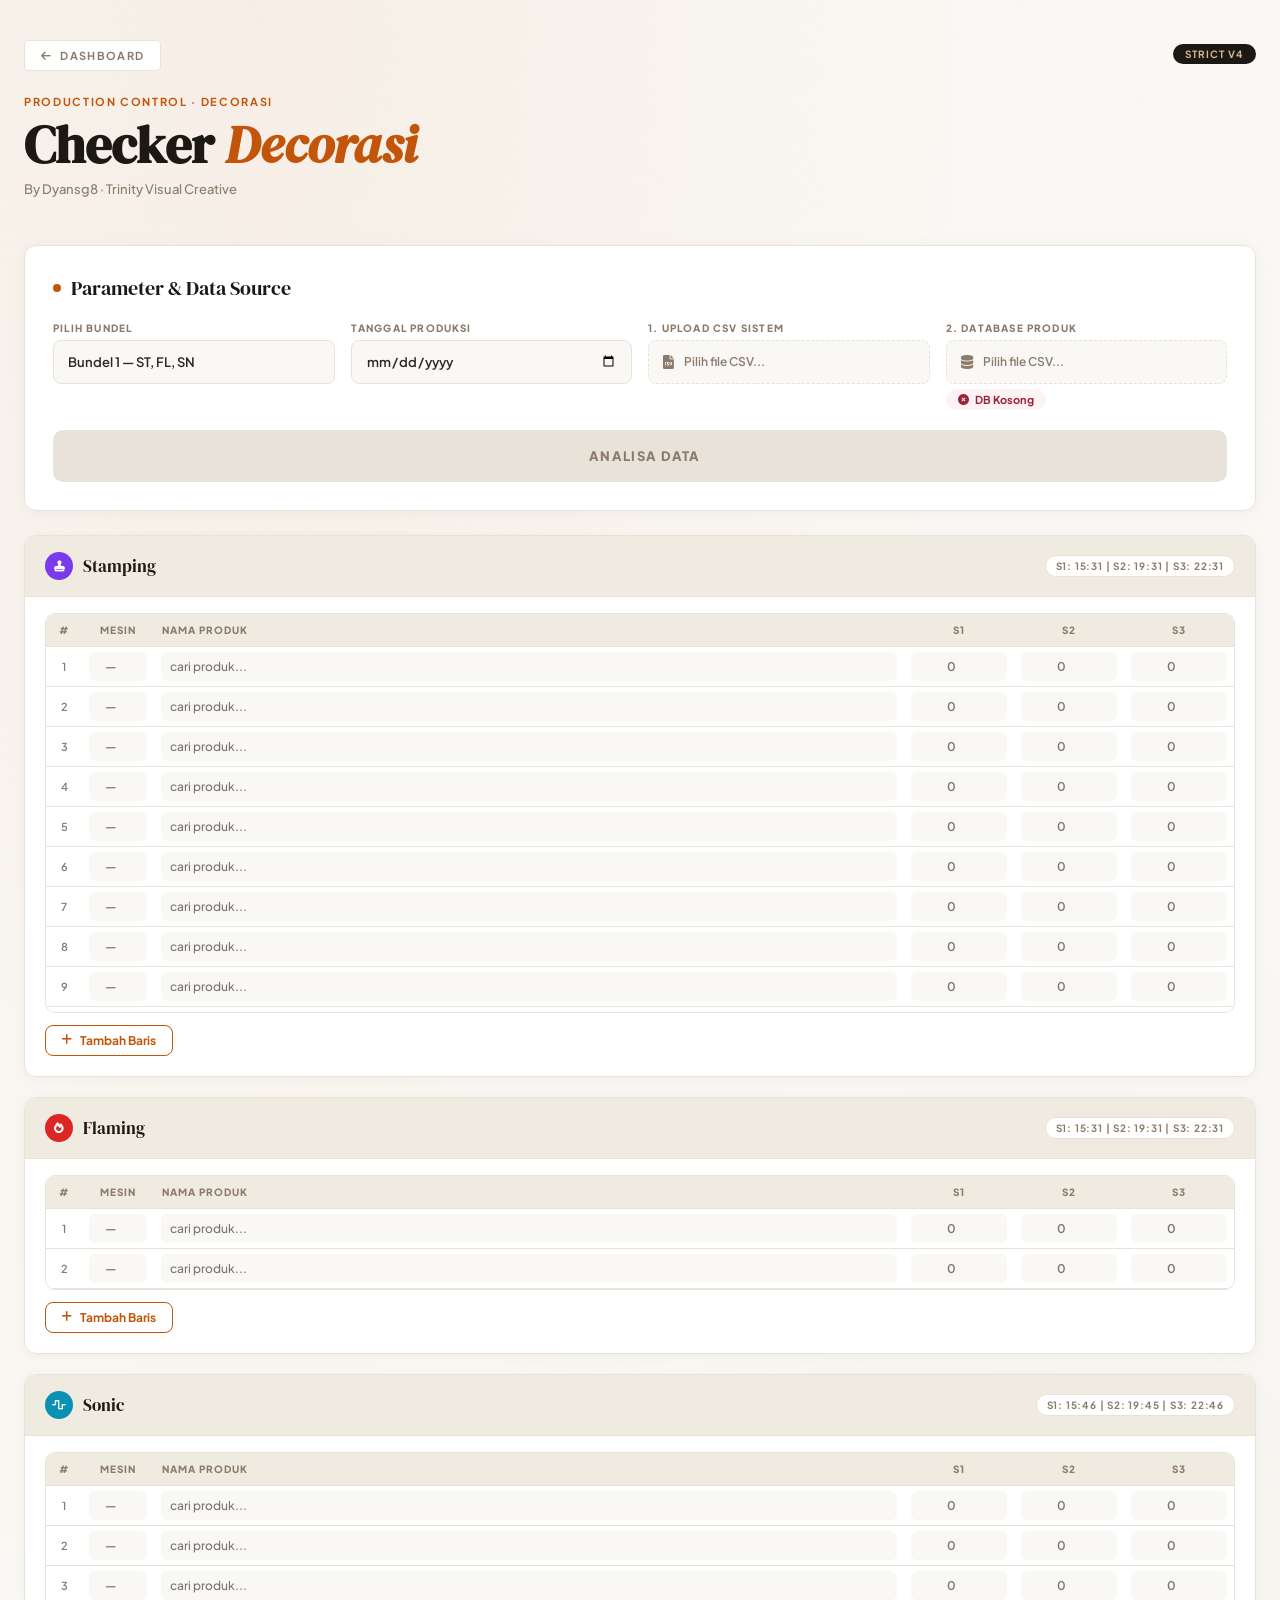
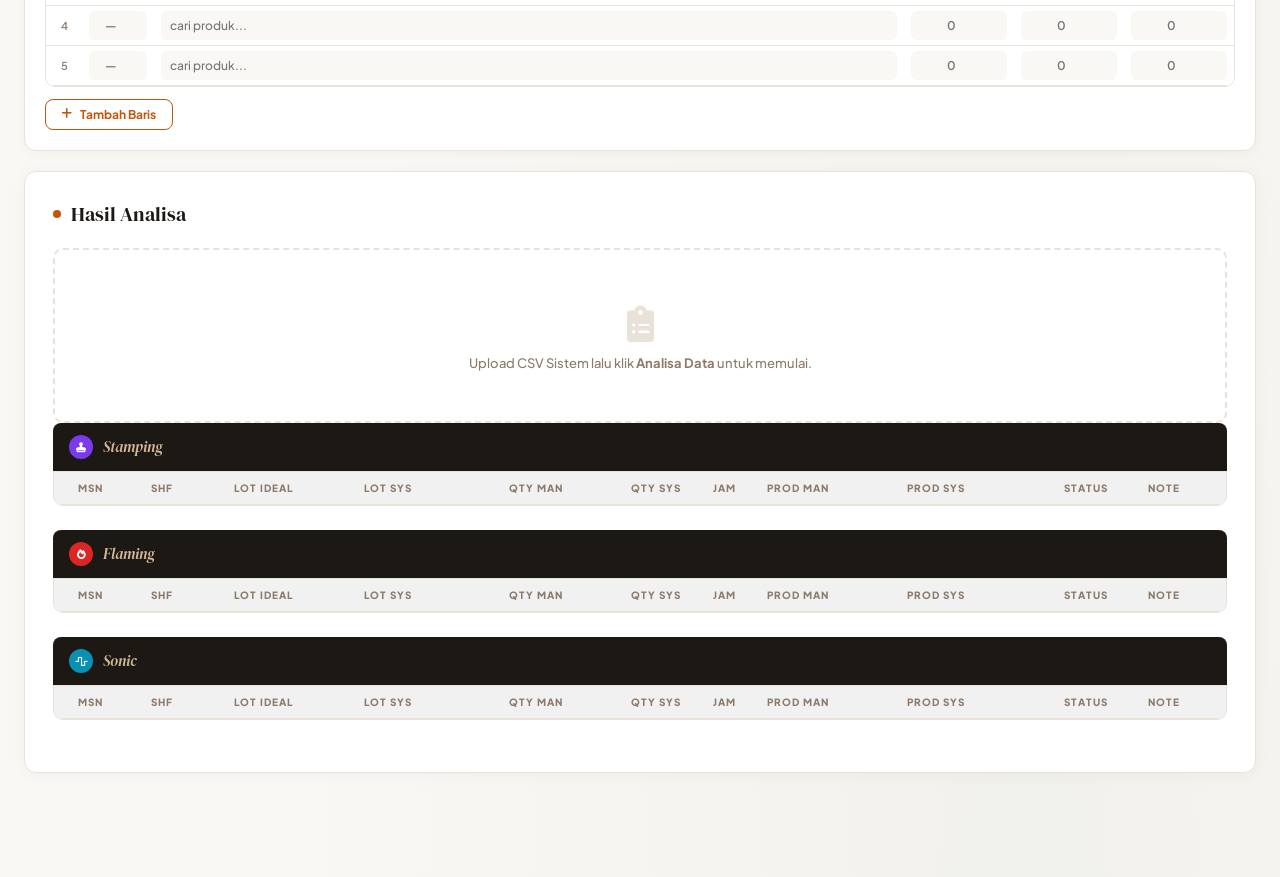
==== cekfinacdecorasi.html @ 5d31b280 "Add files via upload" ====
<!DOCTYPE html>
<html lang="id">
<head>
    <meta charset="UTF-8">
    <meta name="viewport" content="width=device-width, initial-scale=1.0">
    <title>Checker Decorasi — Trinity</title>
    <link rel="preconnect" href="https://fonts.googleapis.com">
    <link href="https://fonts.googleapis.com/css2?family=DM+Serif+Display:ital@0;1&family=Plus+Jakarta+Sans:wght@400;500;600;700;800&display=swap" rel="stylesheet">
    <link href="https://cdnjs.cloudflare.com/ajax/libs/font-awesome/6.0.0/css/all.min.css" rel="stylesheet">
    <style>
        :root {
            --cream: #FAF8F4;
            --parchment: #F0EBE1;
            --warm-gray: #E8E2D9;
            --stone: #8C7B6B;
            --charcoal: #1C1814;
            --ink: #2D2520;
            --amber: #C2550A;
            --amber-pale: #FEF3E2;
            --sage: #4A6741;
            --sage-light: #EEF4ED;
            --rose: #9B2335;
            --rose-light: #FDF2F4;
            --sand: #D4B896;
            --slate: #3B4E6B;
        }
        * { box-sizing: border-box; margin: 0; padding: 0; }

        body {
            background: var(--cream);
            font-family: 'Plus Jakarta Sans', sans-serif;
            color: var(--ink);
            min-height: 100vh;
            background-image:
                radial-gradient(ellipse at 20% 0%, rgba(194,85,10,0.06) 0%, transparent 50%),
                radial-gradient(ellipse at 80% 100%, rgba(74,103,65,0.05) 0%, transparent 50%);
        }
        body::before {
            content: '';
            position: fixed; inset: 0;
            background-image: url("data:image/svg+xml,%3Csvg viewBox='0 0 512 512' xmlns='http://www.w3.org/2000/svg'%3E%3Cfilter id='n'%3E%3CfeTurbulence type='fractalNoise' baseFrequency='0.75' numOctaves='4' stitchTiles='stitch'/%3E%3C/filter%3E%3Crect width='100%25' height='100%25' filter='url(%23n)' opacity='0.03'/%3E%3C/svg%3E");
            pointer-events: none; z-index: 0; opacity: 0.4;
        }

        .layout { position: relative; z-index: 1; max-width: 1280px; margin: 0 auto; padding: 40px 24px 80px; }

        /* HEADER */
        .site-header { display: flex; align-items: flex-start; justify-content: space-between; margin-bottom: 48px; gap: 20px; }
        .back-btn {
            display: inline-flex; align-items: center; gap: 8px;
            font-size: 11px; font-weight: 700; letter-spacing: 0.12em; text-transform: uppercase;
            color: var(--stone); text-decoration: none;
            border: 1.5px solid var(--warm-gray); padding: 8px 16px; border-radius: 4px;
            background: white; transition: all 0.2s; margin-bottom: 24px;
        }
        .back-btn:hover { border-color: var(--amber); color: var(--amber); }
        .app-eyebrow { font-size: 11px; font-weight: 700; letter-spacing: 0.15em; text-transform: uppercase; color: var(--amber); margin-bottom: 10px; }
        .app-title { font-family: 'DM Serif Display', serif; font-size: clamp(32px, 5vw, 52px); line-height: 1.05; color: var(--charcoal); margin-bottom: 8px; }
        .app-title em { font-style: italic; color: var(--amber); }
        .app-subtitle { font-size: 13px; color: var(--stone); font-weight: 500; }
        .version-badge { background: var(--charcoal); color: var(--sand); font-size: 10px; font-weight: 700; letter-spacing: 0.1em; padding: 4px 12px; border-radius: 100px; text-transform: uppercase; align-self: flex-start; margin-top: 4px; }

        /* CARDS */
        .card { background: white; border: 1.5px solid var(--warm-gray); border-radius: 12px; padding: 28px; margin-bottom: 24px; box-shadow: 0 2px 16px rgba(28,24,20,0.04); animation: fadeUp 0.4s ease both; }
        .card-title { font-family: 'DM Serif Display', serif; font-size: 20px; color: var(--charcoal); margin-bottom: 20px; display: flex; align-items: center; gap: 10px; }
        .card-title .dot { width: 8px; height: 8px; border-radius: 50%; background: var(--amber); flex-shrink: 0; }

        /* CONTROLS */
        .controls-grid { display: grid; grid-template-columns: repeat(auto-fit, minmax(200px, 1fr)); gap: 16px; margin-bottom: 20px; }
        .field-label { font-size: 10px; font-weight: 800; letter-spacing: 0.12em; text-transform: uppercase; color: var(--stone); margin-bottom: 6px; }
        .field-input {
            width: 100%; height: 44px; padding: 0 14px;
            border: 1.5px solid var(--warm-gray); border-radius: 8px;
            background: var(--cream); font-family: 'Plus Jakarta Sans', sans-serif;
            font-size: 13px; font-weight: 600; color: var(--ink); transition: all 0.2s; appearance: none;
        }
        .field-input:focus { outline: none; border-color: var(--amber); background: white; box-shadow: 0 0 0 3px rgba(194,85,10,0.1); }

        /* Bundle selector styling */
        select.field-input { cursor: pointer; }

        .file-wrap { position: relative; }
        .file-input { position: absolute; inset: 0; opacity: 0; cursor: pointer; width: 100%; height: 100%; }
        .file-btn {
            display: flex; align-items: center; gap: 10px; height: 44px; padding: 0 14px;
            border: 1.5px dashed var(--warm-gray); border-radius: 8px; background: var(--cream);
            font-size: 12px; font-weight: 600; color: var(--stone); cursor: pointer; transition: all 0.2s; overflow: hidden;
        }
        .file-btn:hover { border-color: var(--amber); color: var(--amber); background: var(--amber-pale); }
        .file-name { font-size: 11px; color: var(--sage); font-weight: 700; margin-top: 5px; }
        .db-badge { display: inline-flex; align-items: center; gap: 6px; font-size: 11px; font-weight: 700; padding: 4px 12px; border-radius: 100px; margin-top: 5px; }
        .db-badge.empty { background: var(--rose-light); color: var(--rose); }
        .db-badge.ready { background: var(--sage-light); color: var(--sage); }

        /* CTA */
        .cta-btn {
            width: 100%; height: 52px; background: var(--charcoal); color: var(--sand);
            font-family: 'Plus Jakarta Sans', sans-serif; font-weight: 800; font-size: 13px;
            letter-spacing: 0.1em; text-transform: uppercase; border: none; border-radius: 10px;
            cursor: pointer; transition: all 0.25s; display: flex; align-items: center; justify-content: center; gap: 10px;
        }
        .cta-btn:hover:not(:disabled) { background: var(--amber); color: white; transform: translateY(-1px); box-shadow: 0 8px 24px rgba(194,85,10,0.3); }
        .cta-btn:disabled { background: var(--warm-gray); color: var(--stone); cursor: not-allowed; }

        /* WC SECTION CARDS */
        .wc-card { background: white; border: 1.5px solid var(--warm-gray); border-radius: 12px; margin-bottom: 20px; overflow: hidden; box-shadow: 0 2px 12px rgba(28,24,20,0.04); }
        .wc-header {
            display: flex; align-items: center; justify-content: space-between;
            padding: 16px 20px; background: var(--parchment); border-bottom: 1.5px solid var(--warm-gray);
        }
        .wc-title { font-family: 'DM Serif Display', serif; font-size: 17px; color: var(--charcoal); display: flex; align-items: center; gap: 10px; }
        .wc-icon { width: 28px; height: 28px; border-radius: 50%; background: var(--amber); color: white; display: flex; align-items: center; justify-content: center; font-size: 11px; }
        .shift-info { font-size: 10px; font-weight: 700; letter-spacing: 0.08em; color: var(--stone); background: white; border: 1.5px solid var(--warm-gray); padding: 4px 10px; border-radius: 100px; }
        .wc-body { padding: 16px 20px 20px; }

        /* TABLES */
        .table-scroll { overflow: auto; max-height: 400px; border: 1.5px solid var(--warm-gray); border-radius: 10px; }
        table { width: 100%; border-collapse: collapse; }
        thead th {
            background: var(--parchment); font-size: 10px; font-weight: 800; letter-spacing: 0.1em;
            text-transform: uppercase; color: var(--stone); padding: 10px 8px;
            border-bottom: 1.5px solid var(--warm-gray); position: sticky; top: 0; z-index: 10; text-align: center;
        }
        thead th.left { text-align: left; }
        tbody tr { transition: background 0.15s; }
        tbody td { padding: 5px 7px; border-bottom: 1px solid var(--warm-gray); background: white; }

        td input[type="number"], td input[type="text"] {
            width: 100%; padding: 6px 8px;
            background: var(--cream); border: 1.5px solid transparent; border-radius: 6px;
            font-family: 'Plus Jakarta Sans', sans-serif; font-size: 12px; font-weight: 600;
            color: var(--ink); text-align: center; transition: all 0.2s;
        }
        td input[type="text"] { text-align: left; font-weight: 500; }
        td input:focus { outline: none; border-color: var(--amber); background: white; box-shadow: 0 0 0 3px rgba(194,85,10,0.1); }
        .row-num { font-size: 11px; color: var(--stone); text-align: center; font-weight: 600; }

        .add-row-btn {
            margin-top: 12px; display: inline-flex; align-items: center; gap: 8px;
            font-size: 12px; font-weight: 700; color: var(--amber); border: 1.5px solid var(--amber);
            background: transparent; padding: 7px 16px; border-radius: 8px; cursor: pointer;
            transition: all 0.2s; font-family: 'Plus Jakarta Sans', sans-serif;
        }
        .add-row-btn:hover { background: var(--amber); color: white; }

        /* RESULT SECTION */
        .result-empty { padding: 50px 20px; text-align: center; color: var(--stone); border: 2px dashed var(--warm-gray); border-radius: 10px; }
        .result-empty .big-icon { font-size: 36px; color: var(--warm-gray); margin-bottom: 10px; }
        .result-empty p { font-size: 13px; font-weight: 500; }

        .result-wc-header {
            display: flex; align-items: center; gap: 10px; padding: 12px 16px;
            background: var(--charcoal); border-radius: 8px 8px 0 0;
        }
        .result-wc-title { font-family: 'DM Serif Display', serif; font-style: italic; font-size: 15px; color: var(--sand); }

        .result-table-wrap { overflow: auto; max-height: 500px; border: 1.5px solid var(--warm-gray); border-radius: 0 0 10px 10px; margin-bottom: 24px; }
        .result-table-wrap thead th { background: rgba(28,24,20,0.06); color: var(--stone); font-size: 10px; }

        /* Row colors */
        tr.row-green { background: #F0FAF0; }
        tr.row-red   { background: #FEF4F4; }
        tr.row-yellow{ background: #FFFBF0; }

        /* Badges */
        .badge { display: inline-flex; align-items: center; justify-content: center; gap: 4px; padding: 4px 10px; border-radius: 100px; font-size: 10px; font-weight: 800; letter-spacing: 0.07em; white-space: nowrap; }
        .badge-match   { background: #D1FAE5; color: #065F46; }
        .badge-warning { background: #FEF3C7; color: #92400E; }
        .badge-error   { background: #FEE2E2; color: #991B1B; }

        .lot-mono { font-family: 'DM Serif Display', serif; font-style: italic; font-size: 11px; color: var(--slate); }
        .qty-cell { font-weight: 700; text-align: right; }
        .time-cell { font-size: 11px; color: var(--stone); text-align: center; }
        .note-cell { font-size: 11px; color: var(--stone); font-style: italic; }

        /* Bundle tabs */
        .bundle-tabs { display: flex; gap: 8px; margin-bottom: 24px; }
        .bundle-tab {
            flex: 1; padding: 10px 16px; border: 1.5px solid var(--warm-gray); border-radius: 8px;
            background: white; font-family: 'Plus Jakarta Sans', sans-serif; font-size: 12px; font-weight: 700;
            color: var(--stone); cursor: pointer; transition: all 0.2s; text-align: center;
        }
        .bundle-tab.active { background: var(--charcoal); color: var(--sand); border-color: var(--charcoal); }
        .bundle-tab:not(.active):hover { border-color: var(--amber); color: var(--amber); }

        /* WC color accents per type */
        .wc-stamping  .wc-icon { background: #7C3AED; }
        .wc-flaming   .wc-icon { background: #DC2626; }
        .wc-sonic     .wc-icon { background: #0891B2; }
        .wc-assembling .wc-icon { background: #059669; }
        .wc-pinning   .wc-icon { background: #D97706; }
        .wc-printing  .wc-icon { background: #DB2777; }

        /* SUGGESTION */
        #suggestionBox { border: 1.5px solid var(--warm-gray); border-radius: 10px; box-shadow: 0 20px 60px rgba(28,24,20,0.15); overflow: hidden; }
        #suggestionBox li { padding: 10px 16px; font-size: 12px; font-weight: 500; color: var(--ink); cursor: pointer; border-bottom: 1px solid var(--warm-gray); transition: all 0.15s; list-style: none; }
        #suggestionBox li:hover { background: var(--amber); color: white; }
        #suggestionBox::-webkit-scrollbar { width: 6px; }
        #suggestionBox::-webkit-scrollbar-track { background: var(--cream); }
        #suggestionBox::-webkit-scrollbar-thumb { background: var(--warm-gray); border-radius: 4px; }

        .hidden { display: none !important; }

        @keyframes fadeUp { from { opacity: 0; transform: translateY(16px); } to { opacity: 1; transform: translateY(0); } }
        .wc-card { animation: fadeUp 0.35s ease both; }
    </style>
</head>
<body>
<div class="layout">

    <!-- HEADER -->
    <header class="site-header">
        <div>
            <a href="index.html" class="back-btn"><i class="fas fa-arrow-left"></i> Dashboard</a>
            <p class="app-eyebrow">Production Control · Decorasi</p>
            <h1 class="app-title">Checker <em>Decorasi</em></h1>
            <p class="app-subtitle">By Dyansg8 · Trinity Visual Creative</p>
        </div>
        <div class="version-badge">Strict V4</div>
    </header>

    <!-- PANEL UPLOAD -->
    <div class="card">
        <div class="card-title"><span class="dot"></span> Parameter & Data Source</div>

        <div class="controls-grid">
            <div>
                <p class="field-label">Pilih Bundel</p>
                <select id="bundleSelect" class="field-input">
                    <option value="bundle1">Bundel 1 — ST, FL, SN</option>
                    <option value="bundle2">Bundel 2 — AS, PN, PR</option>
                </select>
                <div id="bundleInfo" class="hidden" style="font-size:11px;color:var(--amber);font-weight:700;margin-top:5px;"></div>
            </div>

            <div>
                <p class="field-label">Tanggal Produksi</p>
                <input type="date" id="tgl" class="field-input">
            </div>

            <div>
                <p class="field-label">1. Upload CSV Sistem</p>
                <div class="file-wrap">
                    <div class="file-btn"><i class="fas fa-file-csv" style="font-size:14px;flex-shrink:0"></i><span id="csvBtnText">Pilih file CSV...</span></div>
                    <input type="file" id="csv" accept=".csv" class="file-input">
                </div>
                <div class="file-name" id="csvName"></div>
            </div>

            <div>
                <p class="field-label">2. Database Produk</p>
                <div class="file-wrap">
                    <div class="file-btn"><i class="fas fa-database" style="font-size:14px;flex-shrink:0"></i><span id="prodBtnText">Pilih file CSV...</span></div>
                    <input type="file" id="prodCsv" accept=".csv" class="file-input">
                </div>
                <div id="dbStatus" class="db-badge empty"><i class="fas fa-circle-xmark"></i> DB Kosong</div>
            </div>
        </div>

        <button id="btnCheck" disabled class="cta-btn">
            <i class="fas fa-magnifying-glass-chart"></i> Analisa Data
        </button>
    </div>

    <!-- MANUAL INPUT CONTAINER -->
    <div id="manualContainer">
        <!-- WC blocks injected here -->
        <div id="manualBlock_stamping" class="wc-card wc-stamping hidden">
            <div class="wc-header">
                <div class="wc-title"><div class="wc-icon"><i class="fas fa-stamp"></i></div> Stamping</div>
                <span id="shiftInfo_stamping" class="shift-info"></span>
            </div>
            <div class="wc-body">
                <div class="table-scroll table-scroll-area" id="scroll_stamping">
                    <table><thead><tr><th style="width:36px">#</th><th style="width:72px">Mesin</th><th class="left">Nama Produk</th><th style="width:110px">S1</th><th style="width:110px">S2</th><th style="width:110px">S3</th></tr></thead>
                    <tbody id="manualBody_stamping"></tbody></table>
                </div>
                <button id="btnAddRow_stamping" class="add-row-btn"><i class="fas fa-plus"></i> Tambah Baris</button>
            </div>
        </div>

        <div id="manualBlock_flaming" class="wc-card wc-flaming hidden">
            <div class="wc-header">
                <div class="wc-title"><div class="wc-icon"><i class="fas fa-fire"></i></div> Flaming</div>
                <span id="shiftInfo_flaming" class="shift-info"></span>
            </div>
            <div class="wc-body">
                <div class="table-scroll table-scroll-area" id="scroll_flaming">
                    <table><thead><tr><th style="width:36px">#</th><th style="width:72px">Mesin</th><th class="left">Nama Produk</th><th style="width:110px">S1</th><th style="width:110px">S2</th><th style="width:110px">S3</th></tr></thead>
                    <tbody id="manualBody_flaming"></tbody></table>
                </div>
                <button id="btnAddRow_flaming" class="add-row-btn"><i class="fas fa-plus"></i> Tambah Baris</button>
            </div>
        </div>

        <div id="manualBlock_sonic" class="wc-card wc-sonic hidden">
            <div class="wc-header">
                <div class="wc-title"><div class="wc-icon"><i class="fas fa-wave-square"></i></div> Sonic</div>
                <span id="shiftInfo_sonic" class="shift-info"></span>
            </div>
            <div class="wc-body">
                <div class="table-scroll table-scroll-area" id="scroll_sonic">
                    <table><thead><tr><th style="width:36px">#</th><th style="width:72px">Mesin</th><th class="left">Nama Produk</th><th style="width:110px">S1</th><th style="width:110px">S2</th><th style="width:110px">S3</th></tr></thead>
                    <tbody id="manualBody_sonic"></tbody></table>
                </div>
                <button id="btnAddRow_sonic" class="add-row-btn"><i class="fas fa-plus"></i> Tambah Baris</button>
            </div>
        </div>

        <div id="manualBlock_assembling" class="wc-card wc-assembling hidden">
            <div class="wc-header">
                <div class="wc-title"><div class="wc-icon"><i class="fas fa-cogs"></i></div> Assembling</div>
                <span id="shiftInfo_assembling" class="shift-info"></span>
            </div>
            <div class="wc-body">
                <div class="table-scroll table-scroll-area" id="scroll_assembling">
                    <table><thead><tr><th style="width:36px">#</th><th style="width:72px">Mesin</th><th class="left">Nama Produk</th><th style="width:110px">S1</th><th style="width:110px">S2</th><th style="width:110px">S3</th></tr></thead>
                    <tbody id="manualBody_assembling"></tbody></table>
                </div>
                <button id="btnAddRow_assembling" class="add-row-btn"><i class="fas fa-plus"></i> Tambah Baris</button>
            </div>
        </div>

        <div id="manualBlock_pinning" class="wc-card wc-pinning hidden">
            <div class="wc-header">
                <div class="wc-title"><div class="wc-icon"><i class="fas fa-thumbtack"></i></div> Pinning</div>
                <span id="shiftInfo_pinning" class="shift-info"></span>
            </div>
            <div class="wc-body">
                <div class="table-scroll table-scroll-area" id="scroll_pinning">
                    <table><thead><tr><th style="width:36px">#</th><th style="width:72px">Mesin</th><th class="left">Nama Produk</th><th style="width:110px">S1</th><th style="width:110px">S2</th><th style="width:110px">S3</th></tr></thead>
                    <tbody id="manualBody_pinning"></tbody></table>
                </div>
                <button id="btnAddRow_pinning" class="add-row-btn"><i class="fas fa-plus"></i> Tambah Baris</button>
            </div>
        </div>

        <div id="manualBlock_printing" class="wc-card wc-printing hidden">
            <div class="wc-header">
                <div class="wc-title"><div class="wc-icon"><i class="fas fa-print"></i></div> Printing</div>
                <span id="shiftInfo_printing" class="shift-info"></span>
            </div>
            <div class="wc-body">
                <div class="table-scroll table-scroll-area" id="scroll_printing">
                    <table><thead><tr><th style="width:36px">#</th><th style="width:72px">Mesin</th><th class="left">Nama Produk</th><th style="width:110px">S1</th><th style="width:110px">S2</th><th style="width:110px">S3</th></tr></thead>
                    <tbody id="manualBody_printing"></tbody></table>
                </div>
                <button id="btnAddRow_printing" class="add-row-btn"><i class="fas fa-plus"></i> Tambah Baris</button>
            </div>
        </div>
    </div>

    <!-- HASIL -->
    <div class="card" id="resultSection">
        <div class="card-title"><span class="dot"></span> Hasil Analisa</div>

        <div id="resultHint" class="result-empty">
            <div class="big-icon"><i class="fas fa-clipboard-list"></i></div>
            <p>Upload CSV Sistem lalu klik <strong>Analisa Data</strong> untuk memulai.</p>
        </div>

        <!-- Result blocks per WC -->
        <div id="resultBlock_stamping" class="hidden">
            <div class="result-wc-header"><div class="wc-icon" style="background:#7C3AED;width:24px;height:24px;border-radius:50%;display:flex;align-items:center;justify-content:center;font-size:10px;color:white"><i class="fas fa-stamp"></i></div><span class="result-wc-title">Stamping</span></div>
            <div class="result-table-wrap"><table><thead><tr><th>Msn</th><th>Shf</th><th>LOT Ideal</th><th>LOT Sys</th><th style="text-align:right">Qty Man</th><th style="text-align:right">Qty Sys</th><th>Jam</th><th class="left">Prod Man</th><th class="left">Prod Sys</th><th>Status</th><th class="left">Note</th></tr></thead><tbody id="resultBody_stamping"></tbody></table></div>
        </div>

        <div id="resultBlock_flaming" class="hidden" style="margin-top:20px">
            <div class="result-wc-header"><div class="wc-icon" style="background:#DC2626;width:24px;height:24px;border-radius:50%;display:flex;align-items:center;justify-content:center;font-size:10px;color:white"><i class="fas fa-fire"></i></div><span class="result-wc-title">Flaming</span></div>
            <div class="result-table-wrap"><table><thead><tr><th>Msn</th><th>Shf</th><th>LOT Ideal</th><th>LOT Sys</th><th style="text-align:right">Qty Man</th><th style="text-align:right">Qty Sys</th><th>Jam</th><th class="left">Prod Man</th><th class="left">Prod Sys</th><th>Status</th><th class="left">Note</th></tr></thead><tbody id="resultBody_flaming"></tbody></table></div>
        </div>

        <div id="resultBlock_sonic" class="hidden" style="margin-top:20px">
            <div class="result-wc-header"><div class="wc-icon" style="background:#0891B2;width:24px;height:24px;border-radius:50%;display:flex;align-items:center;justify-content:center;font-size:10px;color:white"><i class="fas fa-wave-square"></i></div><span class="result-wc-title">Sonic</span></div>
            <div class="result-table-wrap"><table><thead><tr><th>Msn</th><th>Shf</th><th>LOT Ideal</th><th>LOT Sys</th><th style="text-align:right">Qty Man</th><th style="text-align:right">Qty Sys</th><th>Jam</th><th class="left">Prod Man</th><th class="left">Prod Sys</th><th>Status</th><th class="left">Note</th></tr></thead><tbody id="resultBody_sonic"></tbody></table></div>
        </div>

        <div id="resultBlock_assembling" class="hidden" style="margin-top:20px">
            <div class="result-wc-header"><div class="wc-icon" style="background:#059669;width:24px;height:24px;border-radius:50%;display:flex;align-items:center;justify-content:center;font-size:10px;color:white"><i class="fas fa-cogs"></i></div><span class="result-wc-title">Assembling</span></div>
            <div class="result-table-wrap"><table><thead><tr><th>Msn</th><th>Shf</th><th>LOT Ideal</th><th>LOT Sys</th><th style="text-align:right">Qty Man</th><th style="text-align:right">Qty Sys</th><th>Jam</th><th class="left">Prod Man</th><th class="left">Prod Sys</th><th>Status</th><th class="left">Note</th></tr></thead><tbody id="resultBody_assembling"></tbody></table></div>
        </div>

        <div id="resultBlock_pinning" class="hidden" style="margin-top:20px">
            <div class="result-wc-header"><div class="wc-icon" style="background:#D97706;width:24px;height:24px;border-radius:50%;display:flex;align-items:center;justify-content:center;font-size:10px;color:white"><i class="fas fa-thumbtack"></i></div><span class="result-wc-title">Pinning</span></div>
            <div class="result-table-wrap"><table><thead><tr><th>Msn</th><th>Shf</th><th>LOT Ideal</th><th>LOT Sys</th><th style="text-align:right">Qty Man</th><th style="text-align:right">Qty Sys</th><th>Jam</th><th class="left">Prod Man</th><th class="left">Prod Sys</th><th>Status</th><th class="left">Note</th></tr></thead><tbody id="resultBody_pinning"></tbody></table></div>
        </div>

        <div id="resultBlock_printing" class="hidden" style="margin-top:20px">
            <div class="result-wc-header"><div class="wc-icon" style="background:#DB2777;width:24px;height:24px;border-radius:50%;display:flex;align-items:center;justify-content:center;font-size:10px;color:white"><i class="fas fa-print"></i></div><span class="result-wc-title">Printing</span></div>
            <div class="result-table-wrap"><table><thead><tr><th>Msn</th><th>Shf</th><th>LOT Ideal</th><th>LOT Sys</th><th style="text-align:right">Qty Man</th><th style="text-align:right">Qty Sys</th><th>Jam</th><th class="left">Prod Man</th><th class="left">Prod Sys</th><th>Status</th><th class="left">Note</th></tr></thead><tbody id="resultBody_printing"></tbody></table></div>
        </div>
    </div>

</div>

<!-- SUGGESTION BOX -->
<ul id="suggestionBox" class="hidden" style="position:fixed;z-index:9999;background:white;max-height:240px;overflow-y:auto;min-width:280px;"></ul>

<script>
    // ═══════════════════════════════════════════════════════
    // CONFIG (UNCHANGED)
    // ═══════════════════════════════════════════════════════
    const WC_CONFIG = {
        stamping:  { label:"Stamping",   prefix:"ST", machines:15, shifts:[{start:"15:31",end:"15:45"},{start:"19:31",end:"19:45"},{start:"22:31",end:"22:45"}] },
        flaming:   { label:"Flaming",    prefix:"FL", machines:2,  shifts:[{start:"15:31",end:"15:45"},{start:"19:31",end:"19:45"},{start:"22:31",end:"22:45"}] },
        sonic:     { label:"Sonic",      prefix:"SN", machines:5,  shifts:[{start:"15:46",end:"16:00"},{start:"19:45",end:"20:00"},{start:"22:46",end:"23:00"}] },
        assembling:{ label:"Assembling", prefix:"AS", machines:12, shifts:[{start:"15:46",end:"16:00"},{start:"19:45",end:"20:00"},{start:"22:46",end:"23:00"}] },
        pinning:   { label:"Pinning",    prefix:"PN", machines:5,  shifts:[{start:"15:46",end:"16:00"},{start:"19:45",end:"20:00"},{start:"22:46",end:"23:00"}] },
        printing:  { label:"Printing",   prefix:"PR", machines:12, shifts:[{start:"15:31",end:"15:45"},{start:"19:31",end:"19:45"},{start:"22:31",end:"22:45"}] }
    };
    const BUNDLES = {
        bundle1: { label:"Bundel 1 — Stamping, Flaming, Sonic",      wcs:["stamping","flaming","sonic"] },
        bundle2: { label:"Bundel 2 — Assembling, Pinning, Printing",  wcs:["assembling","pinning","printing"] }
    };
    const STORAGE_KEYS = { bundle1:"db_produk_bundle1_v1", bundle2:"db_produk_bundle2_v1" };
    const PREFIX_MAP   = { ST:"stamping", FL:"flaming", SN:"sonic", AS:"assembling", PN:"pinning", PR:"printing" };

    // ═══════════════════════════════════════════════════════
    // HELPERS
    // ═══════════════════════════════════════════════════════
    function pad2(n){ return (parseInt(n,10)<10?"0":"")+parseInt(n,10); }
    function normName(str){ return (str||"").toLowerCase().replace(/\s+/g," ").trim(); }
    function timeToMinutes(t){ const [h,m]=t.split(":").map(x=>parseInt(x,10)); if(isNaN(h)||isNaN(m)) return null; return h*60+m; }
    function extractTimeStr(dateStr){ if(!dateStr) return ""; const parts=dateStr.trim().split(" "); if(parts.length>=2) return parts[1].slice(0,5); if(dateStr.length>=5) return dateStr.slice(0,5); return ""; }
    function detectShift(timeStr,wcKey){ if(!timeStr) return null; const cfg=WC_CONFIG[wcKey]; if(!cfg) return null; const total=timeToMinutes(timeStr); if(total==null) return null; for(let i=0;i<cfg.shifts.length;i++){ const s=cfg.shifts[i]; if(total>=timeToMinutes(s.start)&&total<=timeToMinutes(s.end)) return i+1; } return null; }
    function getShiftFromLot(lotStr){ if(!lotStr) return null; const s=String(lotStr).trim(); const n=parseInt(s[s.length-1],10); return (n>=1&&n<=3)?n:null; }
    function generateLot(machine,dateIso,shift,wcKey){ const cfg=WC_CONFIG[wcKey]; if(!cfg||!dateIso) return ""; const [yy,mm,dd]=dateIso.split("-"); return cfg.prefix+pad2(machine)+dd+mm+yy.slice(-2)+String(shift); }
    function parseCSV(text){ const lines=text.split(/\r?\n/).filter(l=>l.trim()!==""); if(!lines.length) return []; const sep=(lines[0].split(";").length>lines[0].split(",").length)?";":","; return lines.map(line=>line.split(sep).map(c=>c.trim())); }
    function extractMachineNumber(str){ const m=String(str).match(/\d+/); return m?parseInt(m[0],10):null; }

    // ═══════════════════════════════════════════════════════
    // DOM REFS
    // ═══════════════════════════════════════════════════════
    const bundleSelect = document.getElementById("bundleSelect");
    const bundleInfo   = document.getElementById("bundleInfo");
    const tglInput     = document.getElementById("tgl");
    const csvInput     = document.getElementById("csv");
    const csvName      = document.getElementById("csvName");
    const prodInput    = document.getElementById("prodCsv");
    const dbStatus     = document.getElementById("dbStatus");
    const btnCheck     = document.getElementById("btnCheck");
    const resultHint   = document.getElementById("resultHint");
    const suggestionBox= document.getElementById("suggestionBox");

    const wcKeys = ["stamping","flaming","sonic","assembling","pinning","printing"];
    const manualBodies={}, manualBlocks={}, resultBodies={}, resultBlocks={}, shiftInfos={}, addButtons={};
    wcKeys.forEach(k=>{
        manualBodies[k]  = document.getElementById("manualBody_"+k);
        manualBlocks[k]  = document.getElementById("manualBlock_"+k);
        resultBodies[k]  = document.getElementById("resultBody_"+k);
        resultBlocks[k]  = document.getElementById("resultBlock_"+k);
        shiftInfos[k]    = document.getElementById("shiftInfo_"+k);
        addButtons[k]    = document.getElementById("btnAddRow_"+k);
    });

    let rowCounter={}, csvLoaded=false, systemMap={}, systemShiftMap={};
    let activeInput=null, productDatabase=[];

    // File label updates
    document.getElementById("csv").addEventListener("change", e=>{
        const f=e.target.files[0];
        document.getElementById("csvBtnText").textContent = f?f.name:"Pilih file CSV...";
    });
    document.getElementById("prodCsv").addEventListener("change", e=>{
        const f=e.target.files[0];
        document.getElementById("prodBtnText").textContent = f?f.name:"Pilih file CSV...";
    });

    // ═══════════════════════════════════════════════════════
    // UI HELPERS
    // ═══════════════════════════════════════════════════════
    function updateCheckButton(){
        if(csvLoaded){ btnCheck.disabled=false; }
        else { btnCheck.disabled=true; }
    }
    function activeBundleWCs(){ return BUNDLES[bundleSelect.value].wcs; }

    function showHideBlocks(){
        const active=new Set(activeBundleWCs());
        wcKeys.forEach(k=>{
            manualBlocks[k].classList.toggle("hidden", !active.has(k));
            resultBlocks[k].classList.toggle("hidden", !active.has(k));
        });
    }

    // ═══════════════════════════════════════════════════════
    // PRODUCT DB
    // ═══════════════════════════════════════════════════════
    function loadProductDb(bundleKey){
        const stored=localStorage.getItem(STORAGE_KEYS[bundleKey]);
        productDatabase=[];
        if(stored){ try{
            const names=JSON.parse(stored);
            if(Array.isArray(names)&&names.length>0){
                productDatabase=names.sort();
                dbStatus.innerHTML=`<i class="fas fa-circle-check"></i> DB Siap (${names.length})`;
                dbStatus.className="db-badge ready";
                return;
            }
        }catch(e){} }
        dbStatus.innerHTML=`<i class="fas fa-circle-xmark"></i> DB Kosong`;
        dbStatus.className="db-badge empty";
    }

    function saveProductDb(bundleKey,csvText){
        const rows=parseCSV(csvText); const names=new Set(); let si=0;
        if(rows.length>0&&rows[0][0]&&rows[0][0].toLowerCase().includes("name")) si=1;
        for(let i=si;i<rows.length;i++) if(rows[i][0]&&rows[i][0].trim().length>1) names.add(rows[i][0].trim());
        const arr=Array.from(names).sort();
        if(arr.length>0){ localStorage.setItem(STORAGE_KEYS[bundleKey],JSON.stringify(arr)); loadProductDb(bundleKey); alert(`Sukses! ${arr.length} produk tersimpan.`); }
        else alert("Gagal baca CSV.");
    }

    // ═══════════════════════════════════════════════════════
    // AUTOCOMPLETE — original working pattern
    // ═══════════════════════════════════════════════════════
    function showSuggestions(input){
        activeInput=input;
        const rect=input.getBoundingClientRect();
        suggestionBox.style.top  = (rect.bottom+2)+'px';
        suggestionBox.style.left = rect.left+'px';
        suggestionBox.style.width= Math.max(rect.width,300)+'px';

        if(productDatabase.length===0){
            suggestionBox.innerHTML=`<li style="color:var(--rose);background:var(--rose-light);font-weight:700;padding:12px 16px;font-size:12px;"><i class="fas fa-triangle-exclamation" style="margin-right:6px"></i>Database Kosong!</li>`;
            suggestionBox.classList.remove('hidden'); return;
        }
        const val=input.value.toLowerCase();
        const matches=val===""?productDatabase.slice(0,50):productDatabase.filter(p=>p.toLowerCase().includes(val)).slice(0,100);
        if(!matches.length){ suggestionBox.classList.add('hidden'); return; }
        suggestionBox.innerHTML=matches.map(item=>`<li>${item}</li>`).join('');
        suggestionBox.classList.remove('hidden');
        suggestionBox.querySelectorAll('li').forEach(li=>{
            li.addEventListener('mousedown', e=>{
                e.preventDefault();
                input.value=li.textContent;
                suggestionBox.classList.add('hidden');
            });
        });
    }

    document.addEventListener('click', e=>{
        if(activeInput&&e.target!==activeInput&&!suggestionBox.contains(e.target))
            suggestionBox.classList.add('hidden');
    });
    document.querySelectorAll('.table-scroll-area').forEach(el=>{
        el.addEventListener('scroll', ()=>suggestionBox.classList.add('hidden'));
    });
    window.addEventListener('scroll', ()=>suggestionBox.classList.add('hidden'));

    // ═══════════════════════════════════════════════════════
    // TABLE ROWS
    // ═══════════════════════════════════════════════════════
    function addManualRow(wcKey, machine, name){
        rowCounter[wcKey]=(rowCounter[wcKey]||0)+1;
        const tr=document.createElement("tr");
        tr.innerHTML=`
            <td class="row-num">${rowCounter[wcKey]}</td>
            <td><input type="number" data-field="machine" value="${machine||""}" placeholder="—"></td>
            <td><input type="text" data-field="name" value="${name||""}" autocomplete="off" placeholder="cari produk..."></td>
            <td><input type="number" data-field="qty1" placeholder="0"></td>
            <td><input type="number" data-field="qty2" placeholder="0"></td>
            <td><input type="number" data-field="qty3" placeholder="0"></td>`;
        const nInput=tr.querySelector('[data-field="name"]');
        nInput.addEventListener('input', ()=>showSuggestions(nInput));
        nInput.addEventListener('focus', ()=>showSuggestions(nInput));
        manualBodies[wcKey].appendChild(tr);
    }

    function resetManualTables(){
        rowCounter={};
        wcKeys.forEach(k=>{
            manualBodies[k].innerHTML="";
            resultBodies[k].innerHTML="";
            const cfg=WC_CONFIG[k];
            shiftInfos[k].textContent=`S1: ${cfg.shifts[0].start} | S2: ${cfg.shifts[1].start} | S3: ${cfg.shifts[2].start}`;
            rowCounter[k]=0;
            if(activeBundleWCs().includes(k)){
                for(let m=1;m<=cfg.machines;m++) addManualRow(k,"","");
            }
        });
    }

    wcKeys.forEach(k=>addButtons[k].addEventListener("click", ()=>addManualRow(k,"","")));

    // ═══════════════════════════════════════════════════════
    // CSV SISTEM
    // ═══════════════════════════════════════════════════════
    csvInput.addEventListener("change", ()=>{
        const file=csvInput.files[0];
        if(!file){ csvName.textContent=""; csvLoaded=false; updateCheckButton(); return; }
        csvName.textContent=file.name;
        const reader=new FileReader();
        reader.onload=e=>{
            const rows=parseCSV(e.target.result);
            if(rows.length<=1){ alert("CSV error"); return; }
            const header=rows[0].map(h=>h.toLowerCase());
            const idxM=header.findIndex(h=>h.includes("machine"));
            const idxN=header.findIndex(h=>h=="name"||h.includes("nama"));
            const idxL=header.findIndex(h=>h.includes("lot"));
            let idxD=header.findIndex(h=>h.startsWith("date")); if(idxD<0) idxD=header.findIndex(h=>h.includes("date")); if(idxD<0) idxD=header.findIndex(h=>h.includes("tgl"));
            let idxA=header.findIndex(h=>h.includes("approved")); if(idxA<0) idxA=4;
            if(idxM<0||idxN<0||idxL<0||idxD<0){ alert("Header CSV tidak sesuai!"); return; }

            systemMap={}; systemShiftMap={};
            const activeSet=new Set(activeBundleWCs());

            for(let i=1;i<rows.length;i++){
                const r=rows[i]; if(!r.length) continue;
                const m=extractMachineNumber(r[idxM]); if(!m) continue;
                const lot=r[idxL]||"", name=r[idxN]||"";
                const wcKey=PREFIX_MAP[(lot.slice(0,2)||"").toUpperCase()];
                if(!wcKey||!activeSet.has(wcKey)) continue;
                const timeStr=extractTimeStr(r[idxD]);
                let shift=detectShift(timeStr,wcKey);
                let fromLot=false;
                if(!shift){ shift=getShiftFromLot(lot); fromLot=true; }
                if(!shift) continue;
                let qty=parseFloat((r[idxA]||"0").replace(/\./g,"").replace(",",".")); if(isNaN(qty)) qty=0;
                const key=`${wcKey}|${m}|${shift}|${normName(name)}`;
                if(!systemMap[key]) systemMap[key]={wc:wcKey,machine:m,shift,name,lot,qty:0,time:timeStr,fromLot};
                systemMap[key].qty+=qty;
                const keyS=`${wcKey}|${m}|${shift}`;
                if(!systemShiftMap[keyS]) systemShiftMap[keyS]=[];
                systemShiftMap[keyS].push({name,lot,qty,time:timeStr,fromLot});
            }
            csvLoaded=true; updateCheckButton();
            resultHint.innerHTML=`<div class="big-icon" style="font-size:28px;margin-bottom:8px;color:var(--sage)"><i class="fas fa-circle-check"></i></div><p style="color:var(--sage);font-weight:700">CSV Sistem terbaca — siap dianalisa.</p>`;
        };
        reader.readAsText(file);
    });

    prodInput.addEventListener("change", ()=>{
        const file=prodInput.files[0]; if(!file) return;
        const r=new FileReader(); r.onload=e=>saveProductDb(bundleSelect.value,e.target.result); r.readAsText(file);
    });

    // ═══════════════════════════════════════════════════════
    // MAIN CHECK LOGIC V4 STRICT + FIXES
    // ═══════════════════════════════════════════════════════
    btnCheck.addEventListener("click", ()=>{
        if(!tglInput.value){ alert("Isi tanggal!"); return; }
        if(!csvLoaded){ alert("CSV belum!"); return; }

        resultHint.style.display="none";
        const resultRowsByWC={};
        activeBundleWCs().forEach(k=>resultRowsByWC[k]=[]);

        const manualMap={};
        activeBundleWCs().forEach(wcKey=>{
            manualBodies[wcKey].querySelectorAll("tr").forEach(tr=>{
                const mInp=tr.querySelector('[data-field="machine"]');
                const nInp=tr.querySelector('[data-field="name"]');
                if(!mInp) return;
                const m=parseInt(mInp.value);
                const nm=(nInp.value||"").trim();
                if(!m) return;
                [1,2,3].forEach(sh=>{
                    const qInp=tr.querySelector(`[data-field="qty${sh}"]`);
                    // BUG FIX: NaN guard
                    const q=(parseFloat(qInp.value||"0")||0);
                    if(q<=0) return; // STRICT V4
                    const key=`${wcKey}|${m}|${sh}|${normName(nm)}`;
                    if(!manualMap[key]) manualMap[key]={wc:wcKey,m,sh,name:nm,qty:0};
                    manualMap[key].qty+=q;
                });
            });
        });

        const usedSystemKeys=new Set();

        for(const key in manualMap){
            const manData=manualMap[key];
            const sysData=systemMap[key];
            const wcKey=manData.wc;
            let rowClass="row-yellow", txt="CEK", nts=[];
            let lSys="-", qSys=0, tSys="-", nSys="-";
            const lotExp=generateLot(manData.m,tglInput.value,manData.sh,wcKey);

            if(sysData){
                usedSystemKeys.add(key);
                lSys=sysData.lot; qSys=sysData.qty; tSys=sysData.time; nSys=sysData.name;
                let err=false;
                if(lotExp&&lSys&&lotExp!==lSys){ err=true; nts.push("LOT Beda"); }
                // BUG FIX: base selisih pakai terbesar antara manual dan sistem
                if(Math.abs(manData.qty-qSys)>Math.max(1,Math.max(manData.qty,qSys)*0.03)) nts.push("Selisih >3%");
                if(err){ rowClass="row-red"; txt="ERROR LOT"; }
                else if(nts.length>0){ rowClass="row-yellow"; txt="WARNING"; }
                else { rowClass="row-green"; txt="MATCH"; nts.push("OK"); }
            } else {
                const shiftKey=`${manData.wc}|${manData.m}|${manData.sh}`;
                const shiftDat=systemShiftMap[shiftKey];
                if(!shiftDat||shiftDat.length===0){ rowClass="row-red"; txt="MANUAL ONLY"; nts.push("Sys Kosong"); }
                else { rowClass="row-red"; txt="NAMA BEDA"; nts.push("Nm Beda"); }
            }
            resultRowsByWC[wcKey].push({ m:manData.m, sh:manData.sh, lotExp, lSys, qMan:manData.qty, qSys, tSys, nMan:manData.name, nSys, rowClass, txt, nts:nts.join(", ") });
        }

        const activeWCs=new Set(activeBundleWCs());
        for(const key in systemMap){
            if(usedSystemKeys.has(key)) continue;
            const sys=systemMap[key];
            if(!activeWCs.has(sys.wc)) continue;
            const lotExp=generateLot(sys.machine,tglInput.value,sys.shift,sys.wc);
            resultRowsByWC[sys.wc].push({ m:sys.machine, sh:sys.shift, lotExp, lSys:sys.lot, qMan:0, qSys:sys.qty, tSys:sys.time, nMan:"-", nSys:sys.name, rowClass:"row-red", txt:"SYS ONLY", nts:"Man Kosong" });
        }

        const badgeClass=txt=>{
            if(txt==="MATCH") return "badge-match";
            if(txt==="WARNING"||txt==="CEK") return "badge-warning";
            return "badge-error";
        };
        const icon=txt=>{
            if(txt==="MATCH") return '<i class="fas fa-check"></i>';
            if(txt==="WARNING") return '<i class="fas fa-triangle-exclamation"></i>';
            return '<i class="fas fa-xmark"></i>';
        };

        activeBundleWCs().forEach(k=>{
            const rows=resultRowsByWC[k].sort((a,b)=>a.m-b.m||a.sh-b.sh);
            resultBlocks[k].classList.remove("hidden");
            resultBodies[k].innerHTML=rows.map(r=>`
                <tr class="${r.rowClass}">
                    <td style="text-align:center;font-weight:800;font-size:13px">${r.m}</td>
                    <td style="text-align:center;font-weight:700">${r.sh}</td>
                    <td><span class="lot-mono">${r.lotExp}</span></td>
                    <td><span class="lot-mono">${r.lSys}</span></td>
                    <td class="qty-cell">${r.qMan}</td>
                    <td class="qty-cell">${r.qSys}</td>
                    <td class="time-cell">${r.tSys}</td>
                    <td style="font-size:11px">${r.nMan}</td>
                    <td style="font-size:11px">${r.nSys}</td>
                    <td style="text-align:center"><span class="badge ${badgeClass(r.txt)}">${icon(r.txt)} ${r.txt}</span></td>
                    <td class="note-cell">${r.nts}</td>
                </tr>`).join("");
        });

        document.getElementById("resultSection").scrollIntoView({ behavior:"smooth", block:"start" });
    });

    // ═══════════════════════════════════════════════════════
    // BUNDLE CHANGE
    // ═══════════════════════════════════════════════════════
    bundleSelect.addEventListener("change", ()=>{
        systemMap={}; systemShiftMap={}; csvLoaded=false;
        csvName.textContent=""; document.getElementById("csvBtnText").textContent="Pilih file CSV...";
        csvInput.value=""; prodInput.value=""; document.getElementById("prodBtnText").textContent="Pilih file CSV...";
        updateCheckButton();
        resultHint.innerHTML=`<div class="big-icon"><i class="fas fa-clipboard-list"></i></div><p>Upload CSV Sistem lalu klik <strong>Analisa Data</strong> untuk memulai.</p>`;
        resultHint.style.display="";
        showHideBlocks();
        resetManualTables();
        loadProductDb(bundleSelect.value);
    });

    // ═══════════════════════════════════════════════════════
    // INIT
    // ═══════════════════════════════════════════════════════
    function initPage(){
        showHideBlocks();
        resetManualTables();
        loadProductDb(bundleSelect.value);
    }
    initPage();
</script>
</body>
</html>
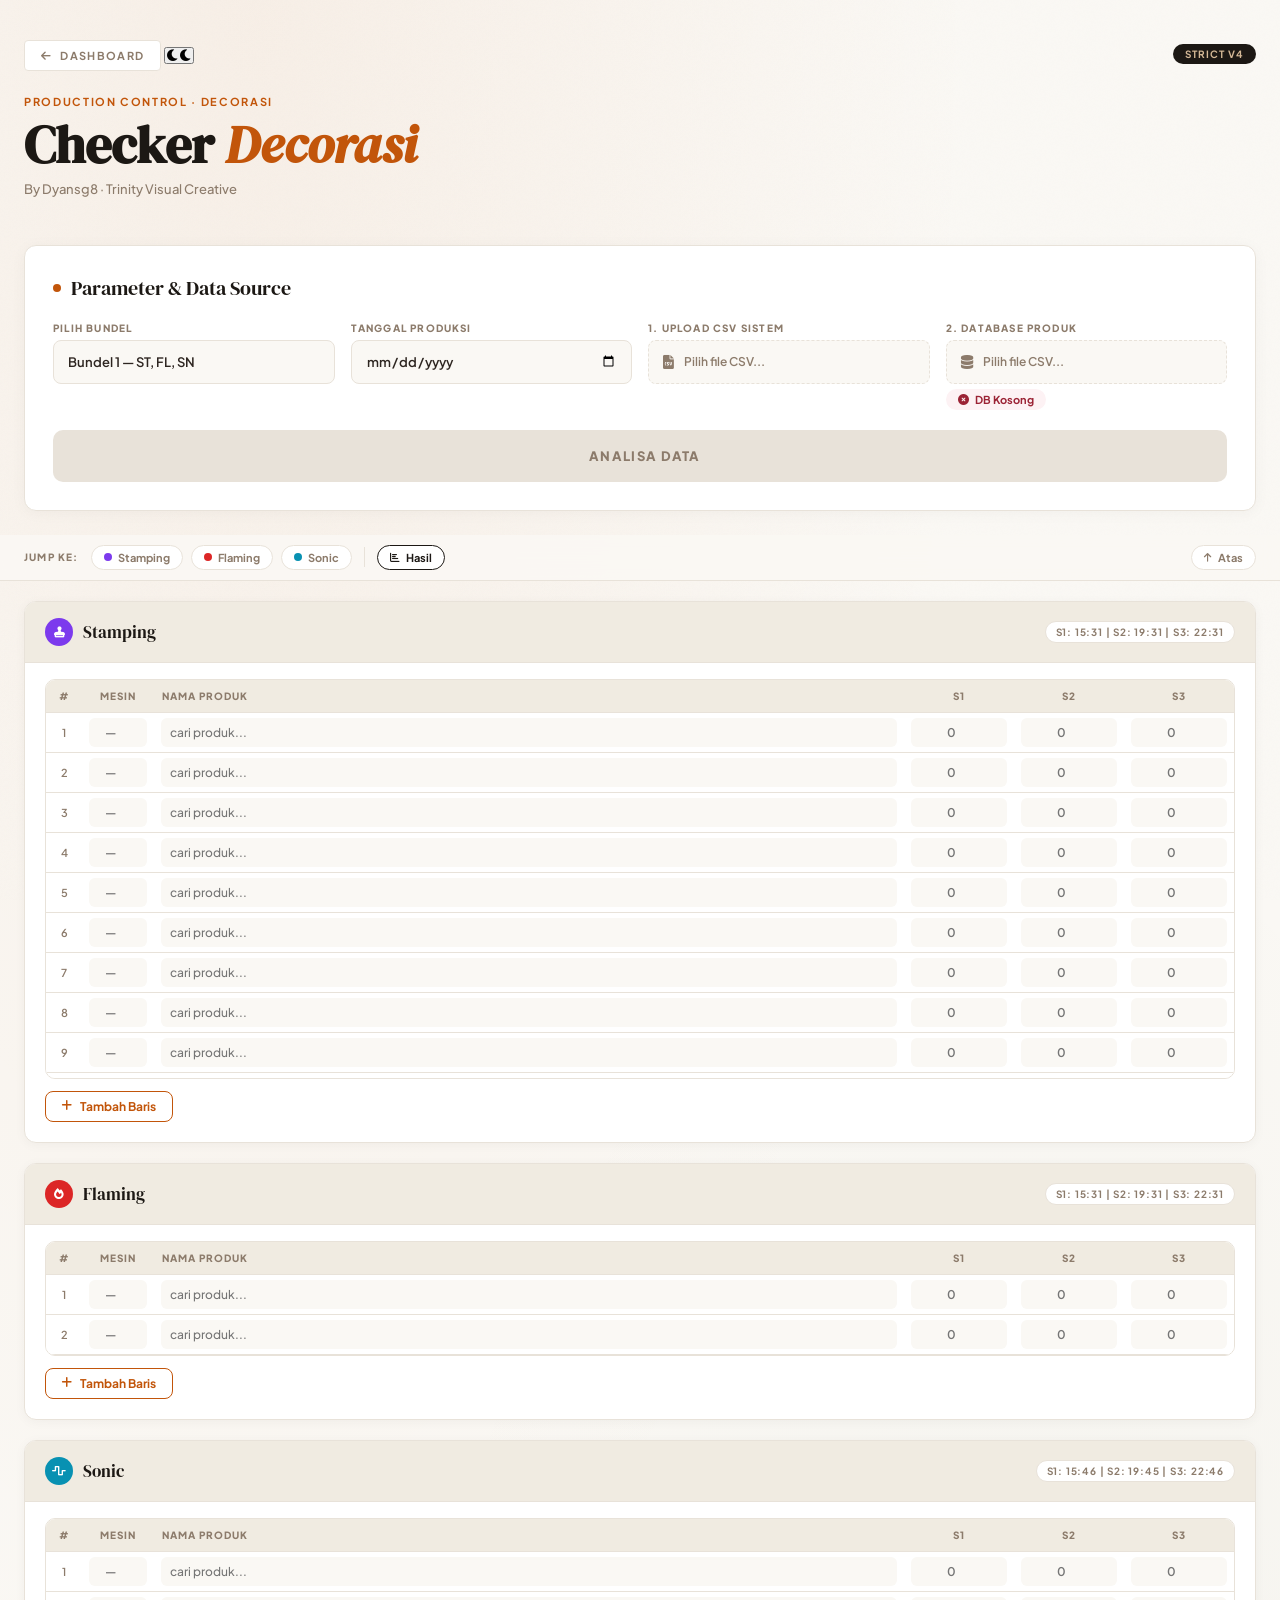
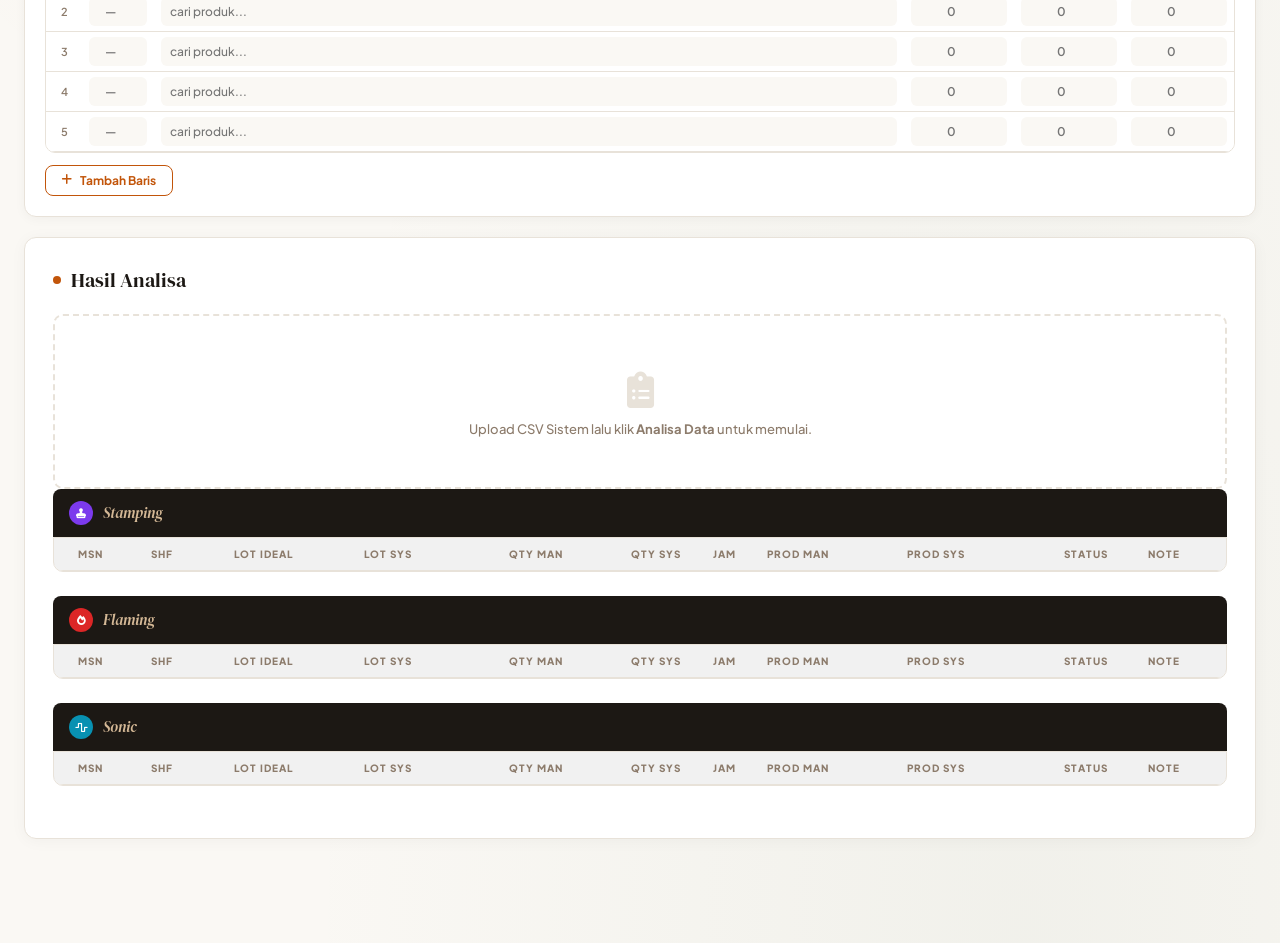
==== commit 33283b39: "Add files via upload" ====
--- a/cekfinacdecorasi.html
+++ b/cekfinacdecorasi.html
@@ -24,6 +24,125 @@
             --sand: #D4B896;
             --slate: #3B4E6B;
         }
+
+        /* ═══════════════════════════════════════════
+           DARK MODE — TIGER SYSTEM
+           Toggle: data-theme="dark" on <html>
+        ═══════════════════════════════════════════ */
+        [data-theme="dark"] {
+            --cream:       #0D0C1A;
+            --parchment:   #13122A;
+            --warm-gray:   #2A2848;
+            --warm-gray-2: #3A3860;
+            --stone:       #8B8FAD;
+            --charcoal:    #EDE9FF;
+            --ink:         #C8C4E8;
+            --text-muted:  #8B8FAD;
+            --sand:        #A5B4FC;
+            --amber-pale:  #1E1628;
+            --sage-light:  #0D1F18;
+            --rose-light:  #1F0D10;
+            --slate-light: #0D1525;
+        }
+        [data-theme="dark"] body {
+            background-image:
+                radial-gradient(ellipse 70% 50% at 15% 10%, rgba(99,102,241,0.10) 0%, transparent 55%),
+                radial-gradient(ellipse 50% 40% at 85% 90%, rgba(67,56,202,0.08) 0%, transparent 50%) !important;
+        }
+        [data-theme="dark"] body::before { opacity: 0.15 !important; }
+
+        /* Surfaces */
+        [data-theme="dark"] .card,
+        [data-theme="dark"] .wc-card,
+        [data-theme="dark"] .wc-body,
+        [data-theme="dark"] .main-card,
+        [data-theme="dark"] .header-card,
+        [data-theme="dark"] .control-panel,
+        [data-theme="dark"] .result-card,
+        [data-theme="dark"] .topbar,
+        [data-theme="dark"] .back-btn,
+        [data-theme="dark"] .btn-back { background: #13122A !important; }
+
+        [data-theme="dark"] .wc-header,
+        [data-theme="dark"] .result-wc-header { background: #0F0E24 !important; }
+
+        [data-theme="dark"] thead th { background: #0F0E24 !important; }
+        [data-theme="dark"] tbody td { background: #13122A !important; }
+        [data-theme="dark"] tbody tr:hover td,
+        [data-theme="dark"] tbody tr:hover { background: #1A1836 !important; }
+        [data-theme="dark"] tr.row-green td { background: #0D1F18 !important; }
+        [data-theme="dark"] tr.row-red td   { background: #1F0D10 !important; }
+        [data-theme="dark"] tr.row-yellow td { background: #1E1510 !important; }
+
+        /* Inputs */
+        [data-theme="dark"] input[type="text"],
+        [data-theme="dark"] input[type="number"],
+        [data-theme="dark"] input[type="date"],
+        [data-theme="dark"] input[type="month"],
+        [data-theme="dark"] input[type="file"],
+        [data-theme="dark"] select,
+        [data-theme="dark"] .field-input,
+        [data-theme="dark"] .file-btn { background: #1A1836 !important; color: var(--ink) !important; border-color: var(--warm-gray) !important; }
+        [data-theme="dark"] td input[type="number"],
+        [data-theme="dark"] td input[type="text"] { background: #1A1836 !important; color: var(--ink) !important; }
+
+        /* CTA / action buttons — indigo in dark mode */
+        [data-theme="dark"] .cta-btn,
+        [data-theme="dark"] .btn-generate,
+        [data-theme="dark"] .btn-process { background: #4F46E5 !important; color: white !important; }
+        [data-theme="dark"] .cta-btn:hover:not(:disabled),
+        [data-theme="dark"] .btn-generate:hover,
+        [data-theme="dark"] .btn-process:hover { background: #4338CA !important; }
+        [data-theme="dark"] .cta-btn:disabled { background: #2A2848 !important; color: var(--stone) !important; }
+
+        /* Version / info badges */
+        [data-theme="dark"] .version-badge { background: #1A1836 !important; color: var(--sand) !important; }
+
+        /* Suggestion dropdown */
+        [data-theme="dark"] #suggestionBox { background: #13122A !important; border-color: var(--warm-gray) !important; }
+        [data-theme="dark"] #suggestionBox li { color: var(--ink) !important; border-color: var(--warm-gray) !important; }
+
+        /* WC Nav bar (cekfinacdecorasi) */
+        [data-theme="dark"] #wcNav { background: rgba(13,12,26,0.92) !important; border-color: var(--warm-gray) !important; }
+        [data-theme="dark"] .wcnav-btn { background: #13122A !important; border-color: var(--warm-gray) !important; color: var(--stone) !important; }
+
+        /* Stat cards, rekap, misc light surfaces */
+        [data-theme="dark"] .stat-card,
+        [data-theme="dark"] .summary-card,
+        [data-theme="dark"] .tab-content,
+        [data-theme="dark"] .rekap-section { background: #13122A !important; }
+        [data-theme="dark"] .tab-btn:not(.active) { background: #2A2848 !important; color: var(--text-muted) !important; }
+        [data-theme="dark"] .rekap-table thead th { background: #0F0E24 !important; }
+        [data-theme="dark"] .mesin-table tbody tr:hover { background: #1A1836 !important; }
+
+        /* File selector button */
+        [data-theme="dark"] input[type="file"]::file-selector-button {
+            background: #2A2848 !important; color: var(--sand) !important;
+            border-color: var(--warm-gray) !important;
+        }
+
+        /* Smooth transitions on key elements */
+        .card, .wc-card, .main-card, .header-card, .control-panel,
+        .topbar, .back-btn, .btn-back, thead th, tbody td,
+        input, select, .field-input, .file-btn, .cta-btn,
+        .btn-generate, .btn-process, body {
+            transition: background-color 0.3s ease, border-color 0.3s ease,
+                        color 0.2s ease, box-shadow 0.25s ease !important;
+        }
+
+        /* Theme toggle button */
+        .btn-theme {
+            display: inline-flex; align-items: center; justify-content: center;
+            width: 30px; height: 30px; border-radius: 6px;
+            border: 1.5px solid var(--warm-gray);
+            background: transparent; cursor: pointer;
+            font-size: 0.78rem; color: var(--stone);
+            transition: all 0.2s; flex-shrink: 0;
+            font-family: 'Plus Jakarta Sans', sans-serif;
+            vertical-align: middle;
+        }
+        .btn-theme:hover { border-color: var(--amber); color: var(--amber); }
+
         * { box-sizing: border-box; margin: 0; padding: 0; }
 
         body {
@@ -203,6 +322,44 @@
 
         @keyframes fadeUp { from { opacity: 0; transform: translateY(16px); } to { opacity: 1; transform: translateY(0); } }
         .wc-card { animation: fadeUp 0.35s ease both; }
+
+        /* STICKY WC NAV */
+        #wcNav {
+            position: sticky; top: 0; z-index: 100;
+            background: rgba(250,248,244,0.92); backdrop-filter: blur(12px);
+            border-bottom: 1.5px solid var(--warm-gray);
+            padding: 10px 24px; margin: 0 -24px 20px;
+            display: none; gap: 8px; flex-wrap: wrap; align-items: center;
+        }
+        #wcNav.visible { display: flex; }
+        .wcnav-label {
+            font-size: 10px; font-weight: 800; letter-spacing: 0.12em;
+            text-transform: uppercase; color: var(--stone); margin-right: 4px; flex-shrink: 0;
+        }
+        .wcnav-btn {
+            display: inline-flex; align-items: center; gap: 6px;
+            padding: 5px 12px; border-radius: 100px;
+            border: 1.5px solid var(--warm-gray); background: white;
+            font-family: 'Plus Jakarta Sans', sans-serif; font-size: 11px; font-weight: 700;
+            color: var(--stone); cursor: pointer; transition: all 0.2s; white-space: nowrap;
+        }
+        .wcnav-btn:hover { border-color: var(--amber); color: var(--amber); }
+        .wcnav-btn .wcnav-dot { width: 8px; height: 8px; border-radius: 50%; flex-shrink: 0; }
+        .wcnav-btn.wc-stamping-nav  .wcnav-dot { background: #7C3AED; }
+        .wcnav-btn.wc-flaming-nav   .wcnav-dot { background: #DC2626; }
+        .wcnav-btn.wc-sonic-nav     .wcnav-dot { background: #0891B2; }
+        .wcnav-btn.wc-assembling-nav .wcnav-dot { background: #059669; }
+        .wcnav-btn.wc-pinning-nav   .wcnav-dot { background: #D97706; }
+        .wcnav-btn.wc-printing-nav  .wcnav-dot { background: #DB2777; }
+        .wcnav-divider { width: 1px; height: 20px; background: var(--warm-gray); margin: 0 4px; flex-shrink: 0; }
+        .wcnav-scroll-top {
+            margin-left: auto; display: inline-flex; align-items: center; gap: 6px;
+            padding: 5px 12px; border-radius: 100px;
+            border: 1.5px solid var(--warm-gray); background: white;
+            font-family: 'Plus Jakarta Sans', sans-serif; font-size: 11px; font-weight: 700;
+            color: var(--stone); cursor: pointer; transition: all 0.2s;
+        }
+        .wcnav-scroll-top:hover { border-color: var(--charcoal); color: var(--charcoal); background: var(--parchment); }
     </style>
 </head>
 <body>
@@ -211,7 +368,8 @@
     <!-- HEADER -->
     <header class="site-header">
         <div>
-            <a href="index.html" class="back-btn"><i class="fas fa-arrow-left"></i> Dashboard</a>
+            <a href="dashboard.html" class="back-btn"><i class="fas fa-arrow-left"></i> Dashboard</a>
+    <button class="btn-theme" id="themeIcon" onclick="toggleTheme()" title="Toggle Dark/Light"><i class="fas fa-moon"></i></button>
             <p class="app-eyebrow">Production Control · Decorasi</p>
             <h1 class="app-title">Checker <em>Decorasi</em></h1>
             <p class="app-subtitle">By Dyansg8 · Trinity Visual Creative</p>
@@ -261,6 +419,36 @@
             <i class="fas fa-magnifying-glass-chart"></i> Analisa Data
         </button>
     </div>
+
+    <!-- STICKY WC NAV -->
+    <nav id="wcNav">
+        <span class="wcnav-label">Jump ke:</span>
+        <button class="wcnav-btn wc-stamping-nav" onclick="jumpToWC('stamping')" id="navBtn_stamping">
+            <span class="wcnav-dot"></span> Stamping
+        </button>
+        <button class="wcnav-btn wc-flaming-nav" onclick="jumpToWC('flaming')" id="navBtn_flaming">
+            <span class="wcnav-dot"></span> Flaming
+        </button>
+        <button class="wcnav-btn wc-sonic-nav" onclick="jumpToWC('sonic')" id="navBtn_sonic">
+            <span class="wcnav-dot"></span> Sonic
+        </button>
+        <button class="wcnav-btn wc-assembling-nav" onclick="jumpToWC('assembling')" id="navBtn_assembling">
+            <span class="wcnav-dot"></span> Assembling
+        </button>
+        <button class="wcnav-btn wc-pinning-nav" onclick="jumpToWC('pinning')" id="navBtn_pinning">
+            <span class="wcnav-dot"></span> Pinning
+        </button>
+        <button class="wcnav-btn wc-printing-nav" onclick="jumpToWC('printing')" id="navBtn_printing">
+            <span class="wcnav-dot"></span> Printing
+        </button>
+        <div class="wcnav-divider"></div>
+        <button class="wcnav-btn" onclick="jumpToWC('resultSection')" id="navBtn_result" style="border-color:var(--charcoal);color:var(--charcoal)">
+            <i class="fas fa-chart-bar" style="font-size:10px"></i> Hasil
+        </button>
+        <button class="wcnav-scroll-top" onclick="window.scrollTo({top:0,behavior:'smooth'})">
+            <i class="fas fa-arrow-up" style="font-size:10px"></i> Atas
+        </button>
+    </nav>
 
     <!-- MANUAL INPUT CONTAINER -->
     <div id="manualContainer">
@@ -761,7 +949,57 @@
         resetManualTables();
         loadProductDb(bundleSelect.value);
     }
+    // ═══════════════════════════════════════════════════════
+    // STICKY WC NAV
+    // ═══════════════════════════════════════════════════════
+    const wcNav = document.getElementById('wcNav');
+    const allWCKeys = ['stamping','flaming','sonic','assembling','pinning','printing'];
+
+    function updateWCNav() {
+        let anyVisible = false;
+        allWCKeys.forEach(k => {
+            const block = document.getElementById('manualBlock_' + k);
+            const btn = document.getElementById('navBtn_' + k);
+            if (!block || !btn) return;
+            const isVisible = !block.classList.contains('hidden');
+            btn.style.display = isVisible ? '' : 'none';
+            if (isVisible) anyVisible = true;
+        });
+        wcNav.classList.toggle('visible', anyVisible);
+    }
+
+    function jumpToWC(key) {
+        const target = key === 'resultSection'
+            ? document.getElementById('resultSection')
+            : document.getElementById('manualBlock_' + key);
+        if (target) target.scrollIntoView({ behavior: 'smooth', block: 'start' });
+    }
+
+    // Observe visibility changes on WC blocks
+    const navObserver = new MutationObserver(updateWCNav);
+    allWCKeys.forEach(k => {
+        const block = document.getElementById('manualBlock_' + k);
+        if (block) navObserver.observe(block, { attributes: true, attributeFilter: ['class'] });
+    });
+    updateWCNav();
+
     initPage();
 </script>
+
+<script>
+    /* ── THEME ENGINE ── */
+    (function(){ document.documentElement.setAttribute('data-theme', localStorage.getItem('tigerTheme')||'light'); })();
+    function _applyTheme(t){
+        document.documentElement.setAttribute('data-theme',t);
+        localStorage.setItem('tigerTheme',t);
+        var ic=document.getElementById('themeIcon');
+        if(ic) ic.className = t==='dark' ? 'fas fa-sun' : 'fas fa-moon';
+    }
+    function toggleTheme(){ _applyTheme(document.documentElement.getAttribute('data-theme')==='dark'?'light':'dark'); }
+    window.addEventListener('DOMContentLoaded',function(){
+        _applyTheme(localStorage.getItem('tigerTheme')||'light');
+    });
+</script>
+
 </body>
 </html>
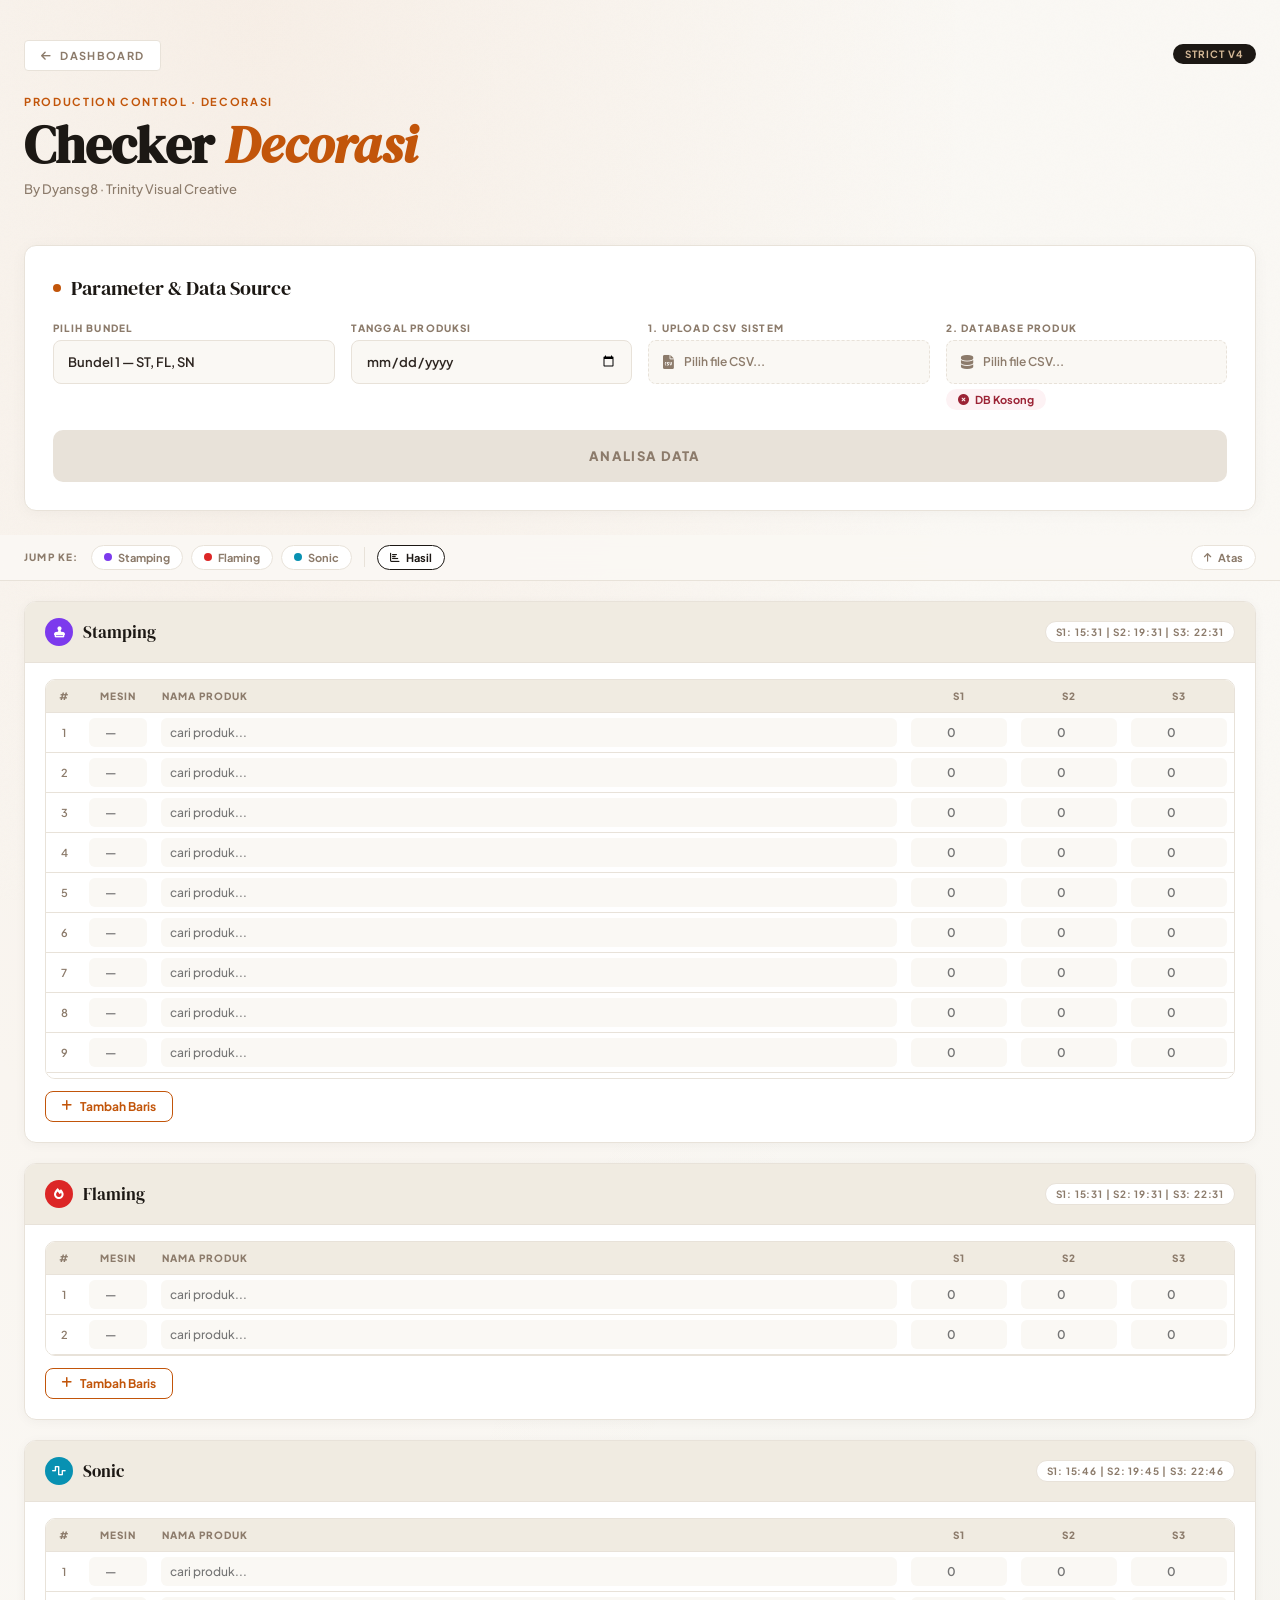
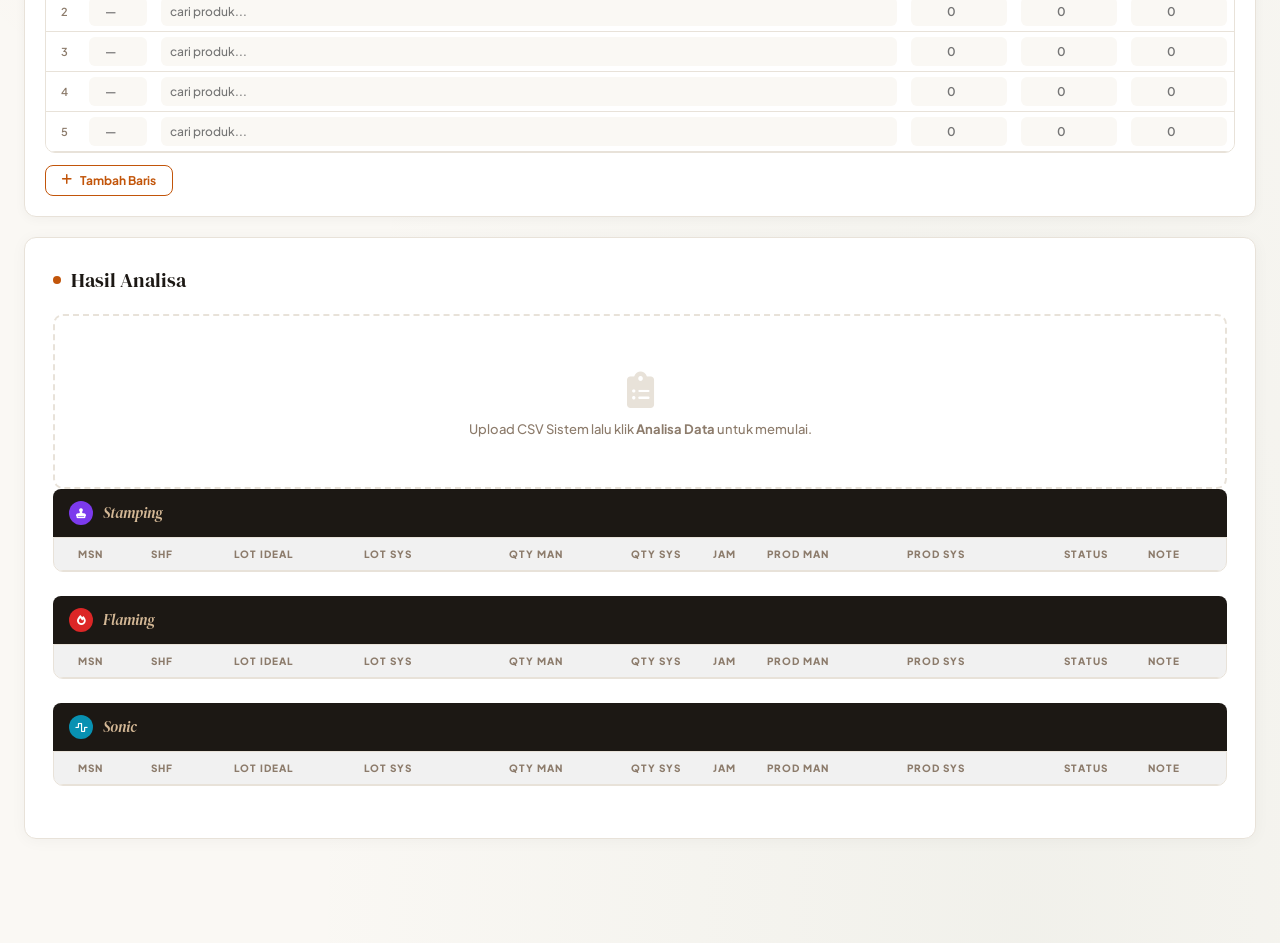
==== commit 5ac57d55: "Update cekfinacdecorasi.html" ====
--- a/cekfinacdecorasi.html
+++ b/cekfinacdecorasi.html
@@ -24,125 +24,6 @@
             --sand: #D4B896;
             --slate: #3B4E6B;
         }
-
-        /* ═══════════════════════════════════════════
-           DARK MODE — TIGER SYSTEM
-           Toggle: data-theme="dark" on <html>
-        ═══════════════════════════════════════════ */
-        [data-theme="dark"] {
-            --cream:       #0D0C1A;
-            --parchment:   #13122A;
-            --warm-gray:   #2A2848;
-            --warm-gray-2: #3A3860;
-            --stone:       #8B8FAD;
-            --charcoal:    #EDE9FF;
-            --ink:         #C8C4E8;
-            --text-muted:  #8B8FAD;
-            --sand:        #A5B4FC;
-            --amber-pale:  #1E1628;
-            --sage-light:  #0D1F18;
-            --rose-light:  #1F0D10;
-            --slate-light: #0D1525;
-        }
-        [data-theme="dark"] body {
-            background-image:
-                radial-gradient(ellipse 70% 50% at 15% 10%, rgba(99,102,241,0.10) 0%, transparent 55%),
-                radial-gradient(ellipse 50% 40% at 85% 90%, rgba(67,56,202,0.08) 0%, transparent 50%) !important;
-        }
-        [data-theme="dark"] body::before { opacity: 0.15 !important; }
-
-        /* Surfaces */
-        [data-theme="dark"] .card,
-        [data-theme="dark"] .wc-card,
-        [data-theme="dark"] .wc-body,
-        [data-theme="dark"] .main-card,
-        [data-theme="dark"] .header-card,
-        [data-theme="dark"] .control-panel,
-        [data-theme="dark"] .result-card,
-        [data-theme="dark"] .topbar,
-        [data-theme="dark"] .back-btn,
-        [data-theme="dark"] .btn-back { background: #13122A !important; }
-
-        [data-theme="dark"] .wc-header,
-        [data-theme="dark"] .result-wc-header { background: #0F0E24 !important; }
-
-        [data-theme="dark"] thead th { background: #0F0E24 !important; }
-        [data-theme="dark"] tbody td { background: #13122A !important; }
-        [data-theme="dark"] tbody tr:hover td,
-        [data-theme="dark"] tbody tr:hover { background: #1A1836 !important; }
-        [data-theme="dark"] tr.row-green td { background: #0D1F18 !important; }
-        [data-theme="dark"] tr.row-red td   { background: #1F0D10 !important; }
-        [data-theme="dark"] tr.row-yellow td { background: #1E1510 !important; }
-
-        /* Inputs */
-        [data-theme="dark"] input[type="text"],
-        [data-theme="dark"] input[type="number"],
-        [data-theme="dark"] input[type="date"],
-        [data-theme="dark"] input[type="month"],
-        [data-theme="dark"] input[type="file"],
-        [data-theme="dark"] select,
-        [data-theme="dark"] .field-input,
-        [data-theme="dark"] .file-btn { background: #1A1836 !important; color: var(--ink) !important; border-color: var(--warm-gray) !important; }
-        [data-theme="dark"] td input[type="number"],
-        [data-theme="dark"] td input[type="text"] { background: #1A1836 !important; color: var(--ink) !important; }
-
-        /* CTA / action buttons — indigo in dark mode */
-        [data-theme="dark"] .cta-btn,
-        [data-theme="dark"] .btn-generate,
-        [data-theme="dark"] .btn-process { background: #4F46E5 !important; color: white !important; }
-        [data-theme="dark"] .cta-btn:hover:not(:disabled),
-        [data-theme="dark"] .btn-generate:hover,
-        [data-theme="dark"] .btn-process:hover { background: #4338CA !important; }
-        [data-theme="dark"] .cta-btn:disabled { background: #2A2848 !important; color: var(--stone) !important; }
-
-        /* Version / info badges */
-        [data-theme="dark"] .version-badge { background: #1A1836 !important; color: var(--sand) !important; }
-
-        /* Suggestion dropdown */
-        [data-theme="dark"] #suggestionBox { background: #13122A !important; border-color: var(--warm-gray) !important; }
-        [data-theme="dark"] #suggestionBox li { color: var(--ink) !important; border-color: var(--warm-gray) !important; }
-
-        /* WC Nav bar (cekfinacdecorasi) */
-        [data-theme="dark"] #wcNav { background: rgba(13,12,26,0.92) !important; border-color: var(--warm-gray) !important; }
-        [data-theme="dark"] .wcnav-btn { background: #13122A !important; border-color: var(--warm-gray) !important; color: var(--stone) !important; }
-
-        /* Stat cards, rekap, misc light surfaces */
-        [data-theme="dark"] .stat-card,
-        [data-theme="dark"] .summary-card,
-        [data-theme="dark"] .tab-content,
-        [data-theme="dark"] .rekap-section { background: #13122A !important; }
-        [data-theme="dark"] .tab-btn:not(.active) { background: #2A2848 !important; color: var(--text-muted) !important; }
-        [data-theme="dark"] .rekap-table thead th { background: #0F0E24 !important; }
-        [data-theme="dark"] .mesin-table tbody tr:hover { background: #1A1836 !important; }
-
-        /* File selector button */
-        [data-theme="dark"] input[type="file"]::file-selector-button {
-            background: #2A2848 !important; color: var(--sand) !important;
-            border-color: var(--warm-gray) !important;
-        }
-
-        /* Smooth transitions on key elements */
-        .card, .wc-card, .main-card, .header-card, .control-panel,
-        .topbar, .back-btn, .btn-back, thead th, tbody td,
-        input, select, .field-input, .file-btn, .cta-btn,
-        .btn-generate, .btn-process, body {
-            transition: background-color 0.3s ease, border-color 0.3s ease,
-                        color 0.2s ease, box-shadow 0.25s ease !important;
-        }
-
-        /* Theme toggle button */
-        .btn-theme {
-            display: inline-flex; align-items: center; justify-content: center;
-            width: 30px; height: 30px; border-radius: 6px;
-            border: 1.5px solid var(--warm-gray);
-            background: transparent; cursor: pointer;
-            font-size: 0.78rem; color: var(--stone);
-            transition: all 0.2s; flex-shrink: 0;
-            font-family: 'Plus Jakarta Sans', sans-serif;
-            vertical-align: middle;
-        }
-        .btn-theme:hover { border-color: var(--amber); color: var(--amber); }
-
         * { box-sizing: border-box; margin: 0; padding: 0; }
 
         body {
@@ -368,8 +249,7 @@
     <!-- HEADER -->
     <header class="site-header">
         <div>
-            <a href="dashboard.html" class="back-btn"><i class="fas fa-arrow-left"></i> Dashboard</a>
-    <button class="btn-theme" id="themeIcon" onclick="toggleTheme()" title="Toggle Dark/Light"><i class="fas fa-moon"></i></button>
+            <a href="index.html" class="back-btn"><i class="fas fa-arrow-left"></i> Dashboard</a>
             <p class="app-eyebrow">Production Control · Decorasi</p>
             <h1 class="app-title">Checker <em>Decorasi</em></h1>
             <p class="app-subtitle">By Dyansg8 · Trinity Visual Creative</p>
@@ -985,21 +865,5 @@
 
     initPage();
 </script>
-
-<script>
-    /* ── THEME ENGINE ── */
-    (function(){ document.documentElement.setAttribute('data-theme', localStorage.getItem('tigerTheme')||'light'); })();
-    function _applyTheme(t){
-        document.documentElement.setAttribute('data-theme',t);
-        localStorage.setItem('tigerTheme',t);
-        var ic=document.getElementById('themeIcon');
-        if(ic) ic.className = t==='dark' ? 'fas fa-sun' : 'fas fa-moon';
-    }
-    function toggleTheme(){ _applyTheme(document.documentElement.getAttribute('data-theme')==='dark'?'light':'dark'); }
-    window.addEventListener('DOMContentLoaded',function(){
-        _applyTheme(localStorage.getItem('tigerTheme')||'light');
-    });
-</script>
-
 </body>
 </html>
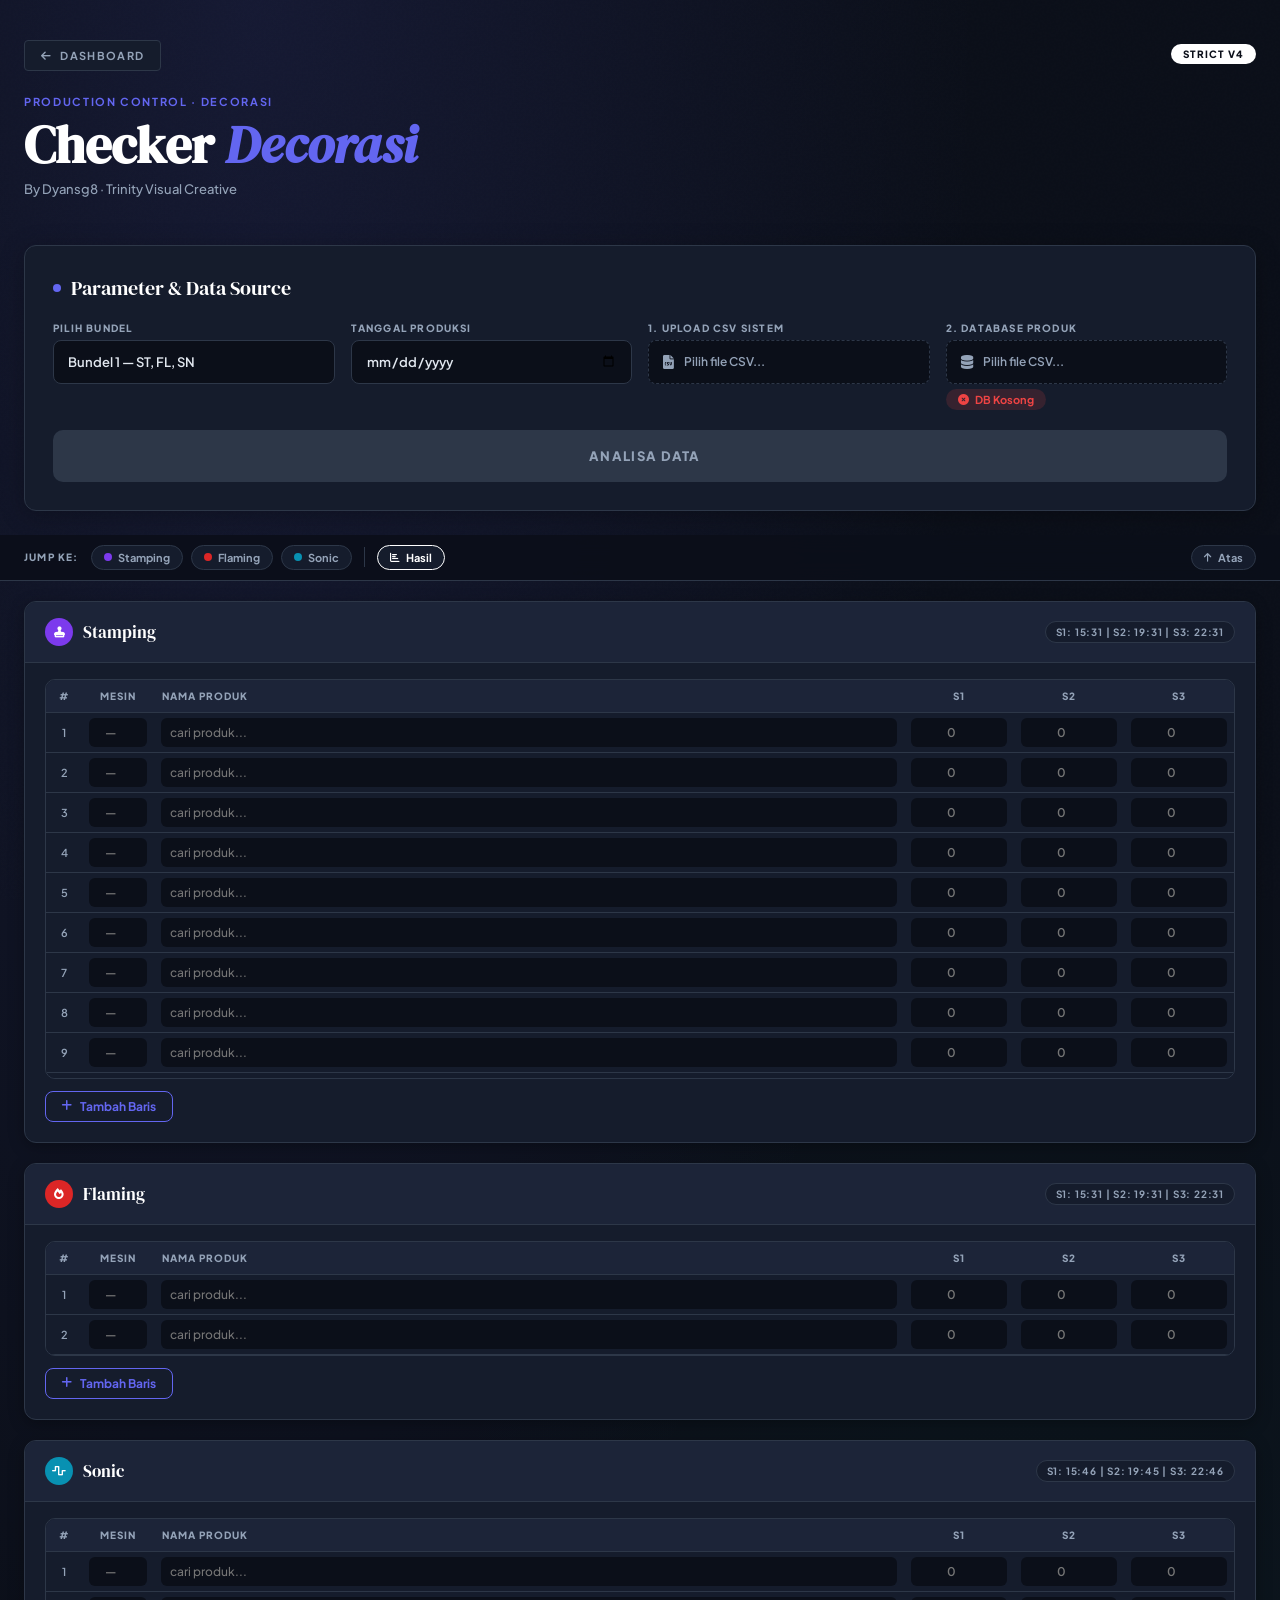
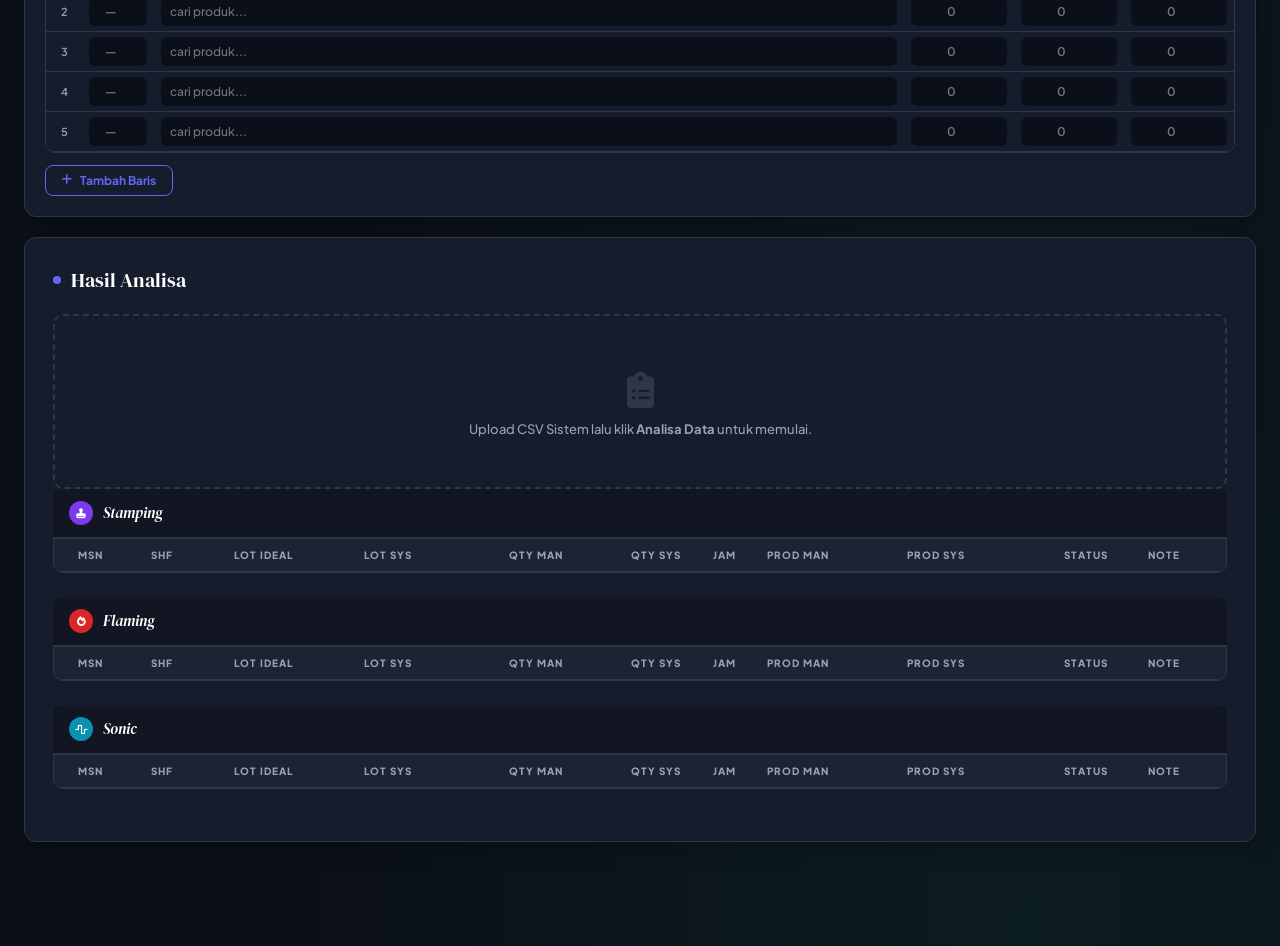
==== commit 6c87b2ed: "Update cekfinacdecorasi.html" ====
--- a/cekfinacdecorasi.html
+++ b/cekfinacdecorasi.html
@@ -3,37 +3,46 @@
 <head>
     <meta charset="UTF-8">
     <meta name="viewport" content="width=device-width, initial-scale=1.0">
-    <title>Checker Decorasi — Trinity</title>
+    <title>Checker Decorasi — Trinity (Dark Mode)</title>
     <link rel="preconnect" href="https://fonts.googleapis.com">
     <link href="https://fonts.googleapis.com/css2?family=DM+Serif+Display:ital@0;1&family=Plus+Jakarta+Sans:wght@400;500;600;700;800&display=swap" rel="stylesheet">
     <link href="https://cdnjs.cloudflare.com/ajax/libs/font-awesome/6.0.0/css/all.min.css" rel="stylesheet">
     <style>
         :root {
-            --cream: #FAF8F4;
-            --parchment: #F0EBE1;
-            --warm-gray: #E8E2D9;
-            --stone: #8C7B6B;
-            --charcoal: #1C1814;
-            --ink: #2D2520;
-            --amber: #C2550A;
-            --amber-pale: #FEF3E2;
-            --sage: #4A6741;
-            --sage-light: #EEF4ED;
-            --rose: #9B2335;
-            --rose-light: #FDF2F4;
-            --sand: #D4B896;
-            --slate: #3B4E6B;
+            /* Dark Mode Indigo Palette */
+            --bg-main: #0B0F19;       /* Deepest Indigo/Navy */
+            --surface: #151C2C;       /* Card background */
+            --bg-sec: #1C2438;        /* Header background */
+            --border-color: #2D3748;  /* Subtle borders */
+            --text-muted: #94A3B8;    /* Slate 400 */
+            --text-main: #E2E8F0;     /* Slate 200 */
+            --heading-main: #FFFFFF;  /* White */
+            --accent: #6366F1;        /* Indigo 500 */
+            --accent-pale: rgba(99, 102, 241, 0.15); /* Pale Indigo */
+            --success: #10B981;       /* Emerald 500 */
+            --success-light: rgba(16, 185, 129, 0.15);
+            --danger: #EF4444;        /* Red 500 */
+            --danger-light: rgba(239, 68, 68, 0.15);
+            --accent-text: #0B0F19;   /* Text on bright backgrounds */
+            --slate: #CBD5E1;
+            --nav-bg: rgba(11, 15, 25, 0.92);
         }
         * { box-sizing: border-box; margin: 0; padding: 0; }
 
+        /* Global Scrollbar for Dark Mode */
+        ::-webkit-scrollbar { width: 8px; height: 8px; }
+        ::-webkit-scrollbar-track { background: var(--bg-main); }
+        ::-webkit-scrollbar-thumb { background: var(--border-color); border-radius: 4px; }
+        ::-webkit-scrollbar-thumb:hover { background: var(--text-muted); }
+
         body {
-            background: var(--cream);
+            background: var(--bg-main);
             font-family: 'Plus Jakarta Sans', sans-serif;
-            color: var(--ink);
+            color: var(--text-main);
             min-height: 100vh;
             background-image:
-                radial-gradient(ellipse at 20% 0%, rgba(194,85,10,0.06) 0%, transparent 50%),
-                radial-gradient(ellipse at 80% 100%, rgba(74,103,65,0.05) 0%, transparent 50%);
+                radial-gradient(ellipse at 20% 0%, rgba(99, 102, 241, 0.12) 0%, transparent 50%),
+                radial-gradient(ellipse at 80% 100%, rgba(16, 185, 129, 0.08) 0%, transparent 50%);
         }
         body::before {
             content: '';
@@ -49,139 +58,140 @@
         .back-btn {
             display: inline-flex; align-items: center; gap: 8px;
             font-size: 11px; font-weight: 700; letter-spacing: 0.12em; text-transform: uppercase;
-            color: var(--stone); text-decoration: none;
-            border: 1.5px solid var(--warm-gray); padding: 8px 16px; border-radius: 4px;
-            background: white; transition: all 0.2s; margin-bottom: 24px;
-        }
-        .back-btn:hover { border-color: var(--amber); color: var(--amber); }
-        .app-eyebrow { font-size: 11px; font-weight: 700; letter-spacing: 0.15em; text-transform: uppercase; color: var(--amber); margin-bottom: 10px; }
-        .app-title { font-family: 'DM Serif Display', serif; font-size: clamp(32px, 5vw, 52px); line-height: 1.05; color: var(--charcoal); margin-bottom: 8px; }
-        .app-title em { font-style: italic; color: var(--amber); }
-        .app-subtitle { font-size: 13px; color: var(--stone); font-weight: 500; }
-        .version-badge { background: var(--charcoal); color: var(--sand); font-size: 10px; font-weight: 700; letter-spacing: 0.1em; padding: 4px 12px; border-radius: 100px; text-transform: uppercase; align-self: flex-start; margin-top: 4px; }
+            color: var(--text-muted); text-decoration: none;
+            border: 1.5px solid var(--border-color); padding: 8px 16px; border-radius: 4px;
+            background: var(--surface); transition: all 0.2s; margin-bottom: 24px;
+        }
+        .back-btn:hover { border-color: var(--accent); color: var(--accent); }
+        .app-eyebrow { font-size: 11px; font-weight: 700; letter-spacing: 0.15em; text-transform: uppercase; color: var(--accent); margin-bottom: 10px; }
+        .app-title { font-family: 'DM Serif Display', serif; font-size: clamp(32px, 5vw, 52px); line-height: 1.05; color: var(--heading-main); margin-bottom: 8px; }
+        .app-title em { font-style: italic; color: var(--accent); }
+        .app-subtitle { font-size: 13px; color: var(--text-muted); font-weight: 500; }
+        .version-badge { background: var(--heading-main); color: var(--accent-text); font-size: 10px; font-weight: 800; letter-spacing: 0.1em; padding: 4px 12px; border-radius: 100px; text-transform: uppercase; align-self: flex-start; margin-top: 4px; }
 
         /* CARDS */
-        .card { background: white; border: 1.5px solid var(--warm-gray); border-radius: 12px; padding: 28px; margin-bottom: 24px; box-shadow: 0 2px 16px rgba(28,24,20,0.04); animation: fadeUp 0.4s ease both; }
-        .card-title { font-family: 'DM Serif Display', serif; font-size: 20px; color: var(--charcoal); margin-bottom: 20px; display: flex; align-items: center; gap: 10px; }
-        .card-title .dot { width: 8px; height: 8px; border-radius: 50%; background: var(--amber); flex-shrink: 0; }
+        .card { background: var(--surface); border: 1.5px solid var(--border-color); border-radius: 12px; padding: 28px; margin-bottom: 24px; box-shadow: 0 4px 24px rgba(0,0,0,0.25); animation: fadeUp 0.4s ease both; }
+        .card-title { font-family: 'DM Serif Display', serif; font-size: 20px; color: var(--heading-main); margin-bottom: 20px; display: flex; align-items: center; gap: 10px; }
+        .card-title .dot { width: 8px; height: 8px; border-radius: 50%; background: var(--accent); flex-shrink: 0; }
 
         /* CONTROLS */
         .controls-grid { display: grid; grid-template-columns: repeat(auto-fit, minmax(200px, 1fr)); gap: 16px; margin-bottom: 20px; }
-        .field-label { font-size: 10px; font-weight: 800; letter-spacing: 0.12em; text-transform: uppercase; color: var(--stone); margin-bottom: 6px; }
+        .field-label { font-size: 10px; font-weight: 800; letter-spacing: 0.12em; text-transform: uppercase; color: var(--text-muted); margin-bottom: 6px; }
         .field-input {
             width: 100%; height: 44px; padding: 0 14px;
-            border: 1.5px solid var(--warm-gray); border-radius: 8px;
-            background: var(--cream); font-family: 'Plus Jakarta Sans', sans-serif;
-            font-size: 13px; font-weight: 600; color: var(--ink); transition: all 0.2s; appearance: none;
-        }
-        .field-input:focus { outline: none; border-color: var(--amber); background: white; box-shadow: 0 0 0 3px rgba(194,85,10,0.1); }
+            border: 1.5px solid var(--border-color); border-radius: 8px;
+            background: var(--bg-main); font-family: 'Plus Jakarta Sans', sans-serif;
+            font-size: 13px; font-weight: 600; color: var(--text-main); transition: all 0.2s; appearance: none;
+        }
+        .field-input:focus { outline: none; border-color: var(--accent); background: var(--surface); box-shadow: 0 0 0 3px rgba(99, 102, 241, 0.25); }
 
         /* Bundle selector styling */
         select.field-input { cursor: pointer; }
+        select.field-input option { background: var(--surface); color: var(--text-main); }
 
         .file-wrap { position: relative; }
         .file-input { position: absolute; inset: 0; opacity: 0; cursor: pointer; width: 100%; height: 100%; }
         .file-btn {
             display: flex; align-items: center; gap: 10px; height: 44px; padding: 0 14px;
-            border: 1.5px dashed var(--warm-gray); border-radius: 8px; background: var(--cream);
-            font-size: 12px; font-weight: 600; color: var(--stone); cursor: pointer; transition: all 0.2s; overflow: hidden;
-        }
-        .file-btn:hover { border-color: var(--amber); color: var(--amber); background: var(--amber-pale); }
-        .file-name { font-size: 11px; color: var(--sage); font-weight: 700; margin-top: 5px; }
+            border: 1.5px dashed var(--border-color); border-radius: 8px; background: var(--bg-main);
+            font-size: 12px; font-weight: 600; color: var(--text-muted); cursor: pointer; transition: all 0.2s; overflow: hidden;
+        }
+        .file-btn:hover { border-color: var(--accent); color: var(--accent); background: var(--accent-pale); }
+        .file-name { font-size: 11px; color: var(--success); font-weight: 700; margin-top: 5px; }
         .db-badge { display: inline-flex; align-items: center; gap: 6px; font-size: 11px; font-weight: 700; padding: 4px 12px; border-radius: 100px; margin-top: 5px; }
-        .db-badge.empty { background: var(--rose-light); color: var(--rose); }
-        .db-badge.ready { background: var(--sage-light); color: var(--sage); }
+        .db-badge.empty { background: var(--danger-light); color: var(--danger); }
+        .db-badge.ready { background: var(--success-light); color: var(--success); }
 
         /* CTA */
         .cta-btn {
-            width: 100%; height: 52px; background: var(--charcoal); color: var(--sand);
+            width: 100%; height: 52px; background: var(--heading-main); color: var(--accent-text);
             font-family: 'Plus Jakarta Sans', sans-serif; font-weight: 800; font-size: 13px;
             letter-spacing: 0.1em; text-transform: uppercase; border: none; border-radius: 10px;
             cursor: pointer; transition: all 0.25s; display: flex; align-items: center; justify-content: center; gap: 10px;
         }
-        .cta-btn:hover:not(:disabled) { background: var(--amber); color: white; transform: translateY(-1px); box-shadow: 0 8px 24px rgba(194,85,10,0.3); }
-        .cta-btn:disabled { background: var(--warm-gray); color: var(--stone); cursor: not-allowed; }
+        .cta-btn:hover:not(:disabled) { background: var(--accent); color: white; transform: translateY(-1px); box-shadow: 0 8px 24px rgba(99, 102, 241, 0.4); }
+        .cta-btn:disabled { background: var(--border-color); color: var(--text-muted); cursor: not-allowed; }
 
         /* WC SECTION CARDS */
-        .wc-card { background: white; border: 1.5px solid var(--warm-gray); border-radius: 12px; margin-bottom: 20px; overflow: hidden; box-shadow: 0 2px 12px rgba(28,24,20,0.04); }
+        .wc-card { background: var(--surface); border: 1.5px solid var(--border-color); border-radius: 12px; margin-bottom: 20px; overflow: hidden; box-shadow: 0 4px 16px rgba(0,0,0,0.3); }
         .wc-header {
             display: flex; align-items: center; justify-content: space-between;
-            padding: 16px 20px; background: var(--parchment); border-bottom: 1.5px solid var(--warm-gray);
-        }
-        .wc-title { font-family: 'DM Serif Display', serif; font-size: 17px; color: var(--charcoal); display: flex; align-items: center; gap: 10px; }
-        .wc-icon { width: 28px; height: 28px; border-radius: 50%; background: var(--amber); color: white; display: flex; align-items: center; justify-content: center; font-size: 11px; }
-        .shift-info { font-size: 10px; font-weight: 700; letter-spacing: 0.08em; color: var(--stone); background: white; border: 1.5px solid var(--warm-gray); padding: 4px 10px; border-radius: 100px; }
+            padding: 16px 20px; background: var(--bg-sec); border-bottom: 1.5px solid var(--border-color);
+        }
+        .wc-title { font-family: 'DM Serif Display', serif; font-size: 17px; color: var(--heading-main); display: flex; align-items: center; gap: 10px; }
+        .wc-icon { width: 28px; height: 28px; border-radius: 50%; background: var(--accent); color: white; display: flex; align-items: center; justify-content: center; font-size: 11px; }
+        .shift-info { font-size: 10px; font-weight: 700; letter-spacing: 0.08em; color: var(--text-muted); background: var(--surface); border: 1.5px solid var(--border-color); padding: 4px 10px; border-radius: 100px; }
         .wc-body { padding: 16px 20px 20px; }
 
         /* TABLES */
-        .table-scroll { overflow: auto; max-height: 400px; border: 1.5px solid var(--warm-gray); border-radius: 10px; }
+        .table-scroll { overflow: auto; max-height: 400px; border: 1.5px solid var(--border-color); border-radius: 10px; }
         table { width: 100%; border-collapse: collapse; }
         thead th {
-            background: var(--parchment); font-size: 10px; font-weight: 800; letter-spacing: 0.1em;
-            text-transform: uppercase; color: var(--stone); padding: 10px 8px;
-            border-bottom: 1.5px solid var(--warm-gray); position: sticky; top: 0; z-index: 10; text-align: center;
+            background: var(--bg-sec); font-size: 10px; font-weight: 800; letter-spacing: 0.1em;
+            text-transform: uppercase; color: var(--text-muted); padding: 10px 8px;
+            border-bottom: 1.5px solid var(--border-color); position: sticky; top: 0; z-index: 10; text-align: center;
         }
         thead th.left { text-align: left; }
         tbody tr { transition: background 0.15s; }
-        tbody td { padding: 5px 7px; border-bottom: 1px solid var(--warm-gray); background: white; }
+        tbody td { padding: 5px 7px; border-bottom: 1px solid var(--border-color); background: var(--surface); }
 
         td input[type="number"], td input[type="text"] {
             width: 100%; padding: 6px 8px;
-            background: var(--cream); border: 1.5px solid transparent; border-radius: 6px;
+            background: var(--bg-main); border: 1.5px solid transparent; border-radius: 6px;
             font-family: 'Plus Jakarta Sans', sans-serif; font-size: 12px; font-weight: 600;
-            color: var(--ink); text-align: center; transition: all 0.2s;
+            color: var(--text-main); text-align: center; transition: all 0.2s;
         }
         td input[type="text"] { text-align: left; font-weight: 500; }
-        td input:focus { outline: none; border-color: var(--amber); background: white; box-shadow: 0 0 0 3px rgba(194,85,10,0.1); }
-        .row-num { font-size: 11px; color: var(--stone); text-align: center; font-weight: 600; }
+        td input:focus { outline: none; border-color: var(--accent); background: var(--surface); box-shadow: 0 0 0 3px rgba(99, 102, 241, 0.25); }
+        .row-num { font-size: 11px; color: var(--text-muted); text-align: center; font-weight: 600; }
 
         .add-row-btn {
             margin-top: 12px; display: inline-flex; align-items: center; gap: 8px;
-            font-size: 12px; font-weight: 700; color: var(--amber); border: 1.5px solid var(--amber);
+            font-size: 12px; font-weight: 700; color: var(--accent); border: 1.5px solid var(--accent);
             background: transparent; padding: 7px 16px; border-radius: 8px; cursor: pointer;
             transition: all 0.2s; font-family: 'Plus Jakarta Sans', sans-serif;
         }
-        .add-row-btn:hover { background: var(--amber); color: white; }
+        .add-row-btn:hover { background: var(--accent); color: white; }
 
         /* RESULT SECTION */
-        .result-empty { padding: 50px 20px; text-align: center; color: var(--stone); border: 2px dashed var(--warm-gray); border-radius: 10px; }
-        .result-empty .big-icon { font-size: 36px; color: var(--warm-gray); margin-bottom: 10px; }
+        .result-empty { padding: 50px 20px; text-align: center; color: var(--text-muted); border: 2px dashed var(--border-color); border-radius: 10px; }
+        .result-empty .big-icon { font-size: 36px; color: var(--border-color); margin-bottom: 10px; }
         .result-empty p { font-size: 13px; font-weight: 500; }
 
         .result-wc-header {
             display: flex; align-items: center; gap: 10px; padding: 12px 16px;
-            background: var(--charcoal); border-radius: 8px 8px 0 0;
-        }
-        .result-wc-title { font-family: 'DM Serif Display', serif; font-style: italic; font-size: 15px; color: var(--sand); }
-
-        .result-table-wrap { overflow: auto; max-height: 500px; border: 1.5px solid var(--warm-gray); border-radius: 0 0 10px 10px; margin-bottom: 24px; }
-        .result-table-wrap thead th { background: rgba(28,24,20,0.06); color: var(--stone); font-size: 10px; }
-
-        /* Row colors */
-        tr.row-green { background: #F0FAF0; }
-        tr.row-red   { background: #FEF4F4; }
-        tr.row-yellow{ background: #FFFBF0; }
-
-        /* Badges */
+            background: #111622; border-bottom: 1px solid var(--border-color); border-radius: 8px 8px 0 0;
+        }
+        .result-wc-title { font-family: 'DM Serif Display', serif; font-style: italic; font-size: 15px; color: var(--heading-main); }
+
+        .result-table-wrap { overflow: auto; max-height: 500px; border: 1.5px solid var(--border-color); border-radius: 0 0 10px 10px; margin-bottom: 24px; }
+        .result-table-wrap thead th { background: rgba(255, 255, 255, 0.03); color: var(--text-muted); font-size: 10px; }
+
+        /* Row colors - Dark Mode Optimized */
+        tr.row-green { background: rgba(16, 185, 129, 0.06); }
+        tr.row-red   { background: rgba(239, 68, 68, 0.08); }
+        tr.row-yellow{ background: rgba(245, 158, 11, 0.08); }
+
+        /* Badges - Dark Mode Optimized */
         .badge { display: inline-flex; align-items: center; justify-content: center; gap: 4px; padding: 4px 10px; border-radius: 100px; font-size: 10px; font-weight: 800; letter-spacing: 0.07em; white-space: nowrap; }
-        .badge-match   { background: #D1FAE5; color: #065F46; }
-        .badge-warning { background: #FEF3C7; color: #92400E; }
-        .badge-error   { background: #FEE2E2; color: #991B1B; }
+        .badge-match   { background: rgba(16, 185, 129, 0.2); color: #6EE7B7; }
+        .badge-warning { background: rgba(245, 158, 11, 0.2); color: #FCD34D; }
+        .badge-error   { background: rgba(239, 68, 68, 0.2); color: #FCA5A5; }
 
         .lot-mono { font-family: 'DM Serif Display', serif; font-style: italic; font-size: 11px; color: var(--slate); }
         .qty-cell { font-weight: 700; text-align: right; }
-        .time-cell { font-size: 11px; color: var(--stone); text-align: center; }
-        .note-cell { font-size: 11px; color: var(--stone); font-style: italic; }
+        .time-cell { font-size: 11px; color: var(--text-muted); text-align: center; }
+        .note-cell { font-size: 11px; color: var(--text-muted); font-style: italic; }
 
         /* Bundle tabs */
         .bundle-tabs { display: flex; gap: 8px; margin-bottom: 24px; }
         .bundle-tab {
-            flex: 1; padding: 10px 16px; border: 1.5px solid var(--warm-gray); border-radius: 8px;
-            background: white; font-family: 'Plus Jakarta Sans', sans-serif; font-size: 12px; font-weight: 700;
-            color: var(--stone); cursor: pointer; transition: all 0.2s; text-align: center;
-        }
-        .bundle-tab.active { background: var(--charcoal); color: var(--sand); border-color: var(--charcoal); }
-        .bundle-tab:not(.active):hover { border-color: var(--amber); color: var(--amber); }
+            flex: 1; padding: 10px 16px; border: 1.5px solid var(--border-color); border-radius: 8px;
+            background: var(--surface); font-family: 'Plus Jakarta Sans', sans-serif; font-size: 12px; font-weight: 700;
+            color: var(--text-muted); cursor: pointer; transition: all 0.2s; text-align: center;
+        }
+        .bundle-tab.active { background: var(--accent); color: white; border-color: var(--accent); }
+        .bundle-tab:not(.active):hover { border-color: var(--accent); color: var(--accent); }
 
         /* WC color accents per type */
         .wc-stamping  .wc-icon { background: #7C3AED; }
@@ -192,12 +202,12 @@
         .wc-printing  .wc-icon { background: #DB2777; }
 
         /* SUGGESTION */
-        #suggestionBox { border: 1.5px solid var(--warm-gray); border-radius: 10px; box-shadow: 0 20px 60px rgba(28,24,20,0.15); overflow: hidden; }
-        #suggestionBox li { padding: 10px 16px; font-size: 12px; font-weight: 500; color: var(--ink); cursor: pointer; border-bottom: 1px solid var(--warm-gray); transition: all 0.15s; list-style: none; }
-        #suggestionBox li:hover { background: var(--amber); color: white; }
+        #suggestionBox { border: 1.5px solid var(--border-color); border-radius: 10px; box-shadow: 0 20px 60px rgba(0,0,0,0.5); overflow: hidden; }
+        #suggestionBox li { padding: 10px 16px; font-size: 12px; font-weight: 500; color: var(--text-main); cursor: pointer; border-bottom: 1px solid var(--border-color); transition: all 0.15s; list-style: none; }
+        #suggestionBox li:hover { background: var(--accent); color: white; }
         #suggestionBox::-webkit-scrollbar { width: 6px; }
-        #suggestionBox::-webkit-scrollbar-track { background: var(--cream); }
-        #suggestionBox::-webkit-scrollbar-thumb { background: var(--warm-gray); border-radius: 4px; }
+        #suggestionBox::-webkit-scrollbar-track { background: var(--bg-main); }
+        #suggestionBox::-webkit-scrollbar-thumb { background: var(--border-color); border-radius: 4px; }
 
         .hidden { display: none !important; }
 
@@ -207,24 +217,24 @@
         /* STICKY WC NAV */
         #wcNav {
             position: sticky; top: 0; z-index: 100;
-            background: rgba(250,248,244,0.92); backdrop-filter: blur(12px);
-            border-bottom: 1.5px solid var(--warm-gray);
+            background: var(--nav-bg); backdrop-filter: blur(12px); -webkit-backdrop-filter: blur(12px);
+            border-bottom: 1.5px solid var(--border-color);
             padding: 10px 24px; margin: 0 -24px 20px;
             display: none; gap: 8px; flex-wrap: wrap; align-items: center;
         }
         #wcNav.visible { display: flex; }
         .wcnav-label {
             font-size: 10px; font-weight: 800; letter-spacing: 0.12em;
-            text-transform: uppercase; color: var(--stone); margin-right: 4px; flex-shrink: 0;
+            text-transform: uppercase; color: var(--text-muted); margin-right: 4px; flex-shrink: 0;
         }
         .wcnav-btn {
             display: inline-flex; align-items: center; gap: 6px;
             padding: 5px 12px; border-radius: 100px;
-            border: 1.5px solid var(--warm-gray); background: white;
+            border: 1.5px solid var(--border-color); background: var(--surface);
             font-family: 'Plus Jakarta Sans', sans-serif; font-size: 11px; font-weight: 700;
-            color: var(--stone); cursor: pointer; transition: all 0.2s; white-space: nowrap;
-        }
-        .wcnav-btn:hover { border-color: var(--amber); color: var(--amber); }
+            color: var(--text-muted); cursor: pointer; transition: all 0.2s; white-space: nowrap;
+        }
+        .wcnav-btn:hover { border-color: var(--accent); color: var(--accent); }
         .wcnav-btn .wcnav-dot { width: 8px; height: 8px; border-radius: 50%; flex-shrink: 0; }
         .wcnav-btn.wc-stamping-nav  .wcnav-dot { background: #7C3AED; }
         .wcnav-btn.wc-flaming-nav   .wcnav-dot { background: #DC2626; }
@@ -232,15 +242,15 @@
         .wcnav-btn.wc-assembling-nav .wcnav-dot { background: #059669; }
         .wcnav-btn.wc-pinning-nav   .wcnav-dot { background: #D97706; }
         .wcnav-btn.wc-printing-nav  .wcnav-dot { background: #DB2777; }
-        .wcnav-divider { width: 1px; height: 20px; background: var(--warm-gray); margin: 0 4px; flex-shrink: 0; }
+        .wcnav-divider { width: 1px; height: 20px; background: var(--border-color); margin: 0 4px; flex-shrink: 0; }
         .wcnav-scroll-top {
             margin-left: auto; display: inline-flex; align-items: center; gap: 6px;
             padding: 5px 12px; border-radius: 100px;
-            border: 1.5px solid var(--warm-gray); background: white;
+            border: 1.5px solid var(--border-color); background: var(--surface);
             font-family: 'Plus Jakarta Sans', sans-serif; font-size: 11px; font-weight: 700;
-            color: var(--stone); cursor: pointer; transition: all 0.2s;
-        }
-        .wcnav-scroll-top:hover { border-color: var(--charcoal); color: var(--charcoal); background: var(--parchment); }
+            color: var(--text-muted); cursor: pointer; transition: all 0.2s;
+        }
+        .wcnav-scroll-top:hover { border-color: var(--heading-main); color: var(--heading-main); background: var(--bg-sec); }
     </style>
 </head>
 <body>
@@ -268,7 +278,7 @@
                     <option value="bundle1">Bundel 1 — ST, FL, SN</option>
                     <option value="bundle2">Bundel 2 — AS, PN, PR</option>
                 </select>
-                <div id="bundleInfo" class="hidden" style="font-size:11px;color:var(--amber);font-weight:700;margin-top:5px;"></div>
+                <div id="bundleInfo" class="hidden" style="font-size:11px;color:var(--accent);font-weight:700;margin-top:5px;"></div>
             </div>
 
             <div>
@@ -322,7 +332,7 @@
             <span class="wcnav-dot"></span> Printing
         </button>
         <div class="wcnav-divider"></div>
-        <button class="wcnav-btn" onclick="jumpToWC('resultSection')" id="navBtn_result" style="border-color:var(--charcoal);color:var(--charcoal)">
+        <button class="wcnav-btn" onclick="jumpToWC('resultSection')" id="navBtn_result" style="border-color:var(--heading-main);color:var(--heading-main)">
             <i class="fas fa-chart-bar" style="font-size:10px"></i> Hasil
         </button>
         <button class="wcnav-scroll-top" onclick="window.scrollTo({top:0,behavior:'smooth'})">
@@ -462,7 +472,7 @@
 </div>
 
 <!-- SUGGESTION BOX -->
-<ul id="suggestionBox" class="hidden" style="position:fixed;z-index:9999;background:white;max-height:240px;overflow-y:auto;min-width:280px;"></ul>
+<ul id="suggestionBox" class="hidden" style="position:fixed;z-index:9999;background:var(--surface);max-height:240px;overflow-y:auto;min-width:280px;"></ul>
 
 <script>
     // ═══════════════════════════════════════════════════════
@@ -590,7 +600,7 @@
         suggestionBox.style.width= Math.max(rect.width,300)+'px';
 
         if(productDatabase.length===0){
-            suggestionBox.innerHTML=`<li style="color:var(--rose);background:var(--rose-light);font-weight:700;padding:12px 16px;font-size:12px;"><i class="fas fa-triangle-exclamation" style="margin-right:6px"></i>Database Kosong!</li>`;
+            suggestionBox.innerHTML=`<li style="color:var(--danger);background:var(--danger-light);font-weight:700;padding:12px 16px;font-size:12px;"><i class="fas fa-triangle-exclamation" style="margin-right:6px"></i>Database Kosong!</li>`;
             suggestionBox.classList.remove('hidden'); return;
         }
         const val=input.value.toLowerCase();
@@ -693,7 +703,7 @@
                 systemShiftMap[keyS].push({name,lot,qty,time:timeStr,fromLot});
             }
             csvLoaded=true; updateCheckButton();
-            resultHint.innerHTML=`<div class="big-icon" style="font-size:28px;margin-bottom:8px;color:var(--sage)"><i class="fas fa-circle-check"></i></div><p style="color:var(--sage);font-weight:700">CSV Sistem terbaca — siap dianalisa.</p>`;
+            resultHint.innerHTML=`<div class="big-icon" style="font-size:28px;margin-bottom:8px;color:var(--success)"><i class="fas fa-circle-check"></i></div><p style="color:var(--success);font-weight:700">CSV Sistem terbaca — siap dianalisa.</p>`;
         };
         reader.readAsText(file);
     });
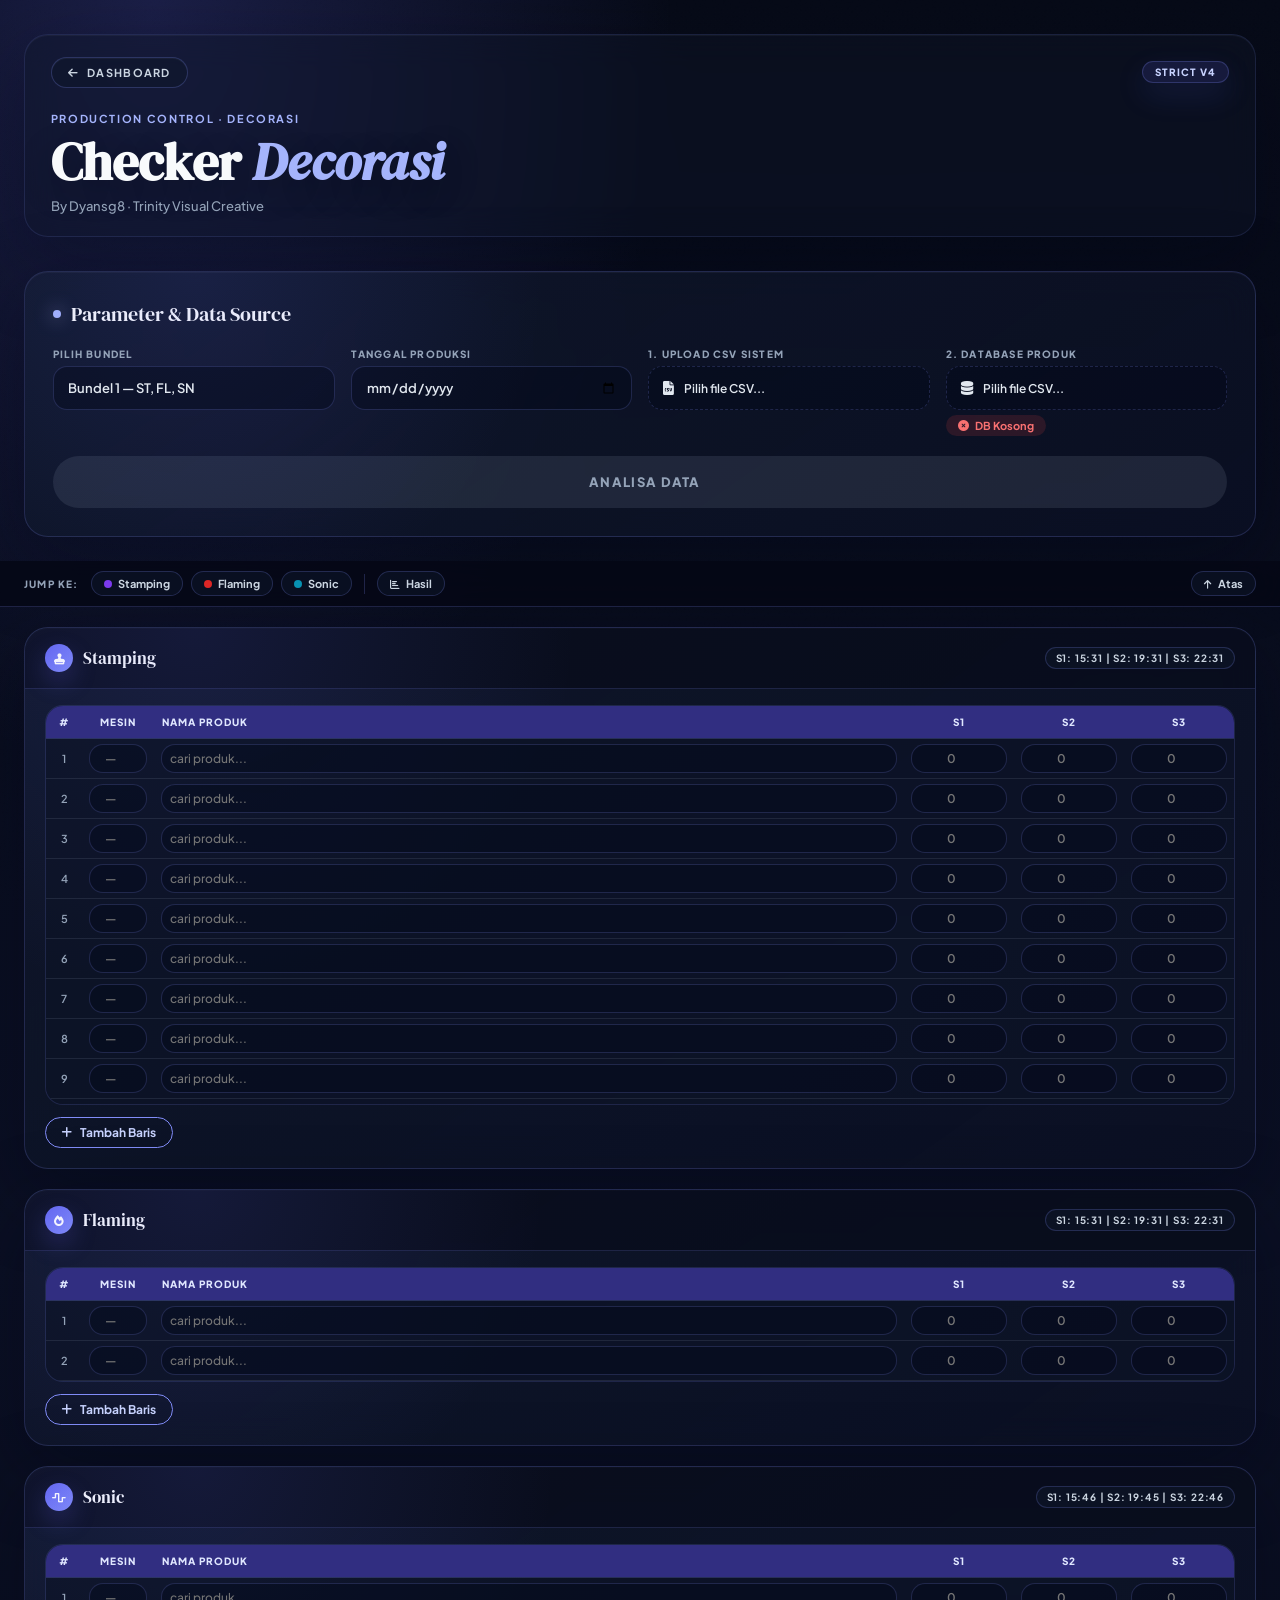
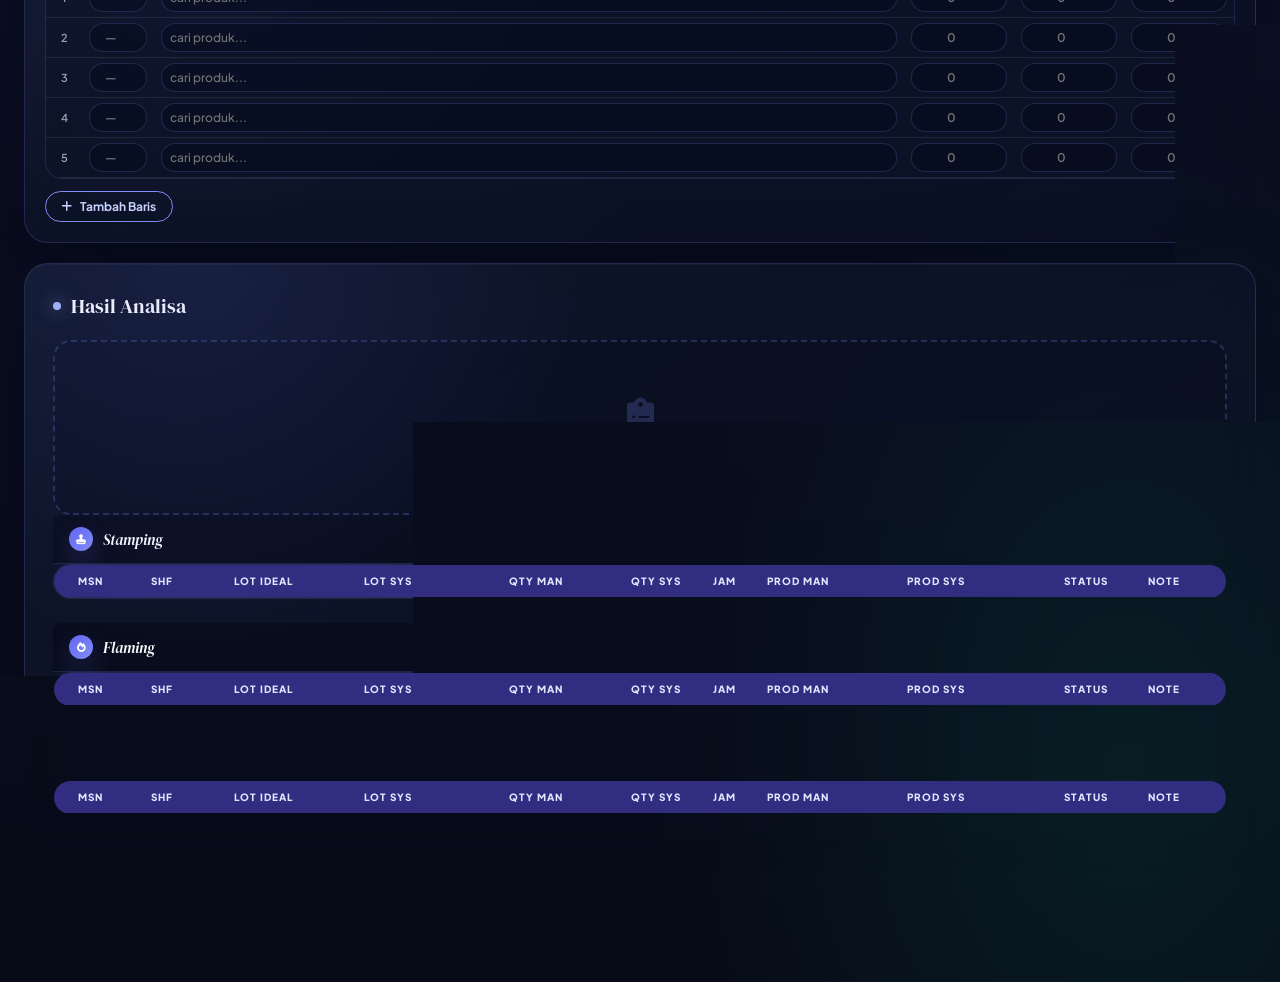
==== commit 0aa69169: "Update cekfinacdecorasi.html" ====
--- a/cekfinacdecorasi.html
+++ b/cekfinacdecorasi.html
@@ -251,6 +251,221 @@
             color: var(--text-muted); cursor: pointer; transition: all 0.2s;
         }
         .wcnav-scroll-top:hover { border-color: var(--heading-main); color: var(--heading-main); background: var(--bg-sec); }
+    
+        /* ═══════════════════════════════════════════
+           DARK INDIGO PREMIUM OVERRIDE — VERO SKIN
+           CSS-only skin. Script/logic untouched.
+        ═══════════════════════════════════════════ */
+        ::-webkit-scrollbar { width: 9px; height: 9px; }
+        ::-webkit-scrollbar-track { background: #070B18; }
+        ::-webkit-scrollbar-thumb { background: rgba(129,140,248,0.30); border-radius: 999px; }
+        ::-webkit-scrollbar-thumb:hover { background: rgba(165,180,252,0.48); }
+
+        :root {
+            --bg-main: #070B18;
+            --surface: rgba(15, 23, 42, 0.88);
+            --bg-sec: rgba(11, 16, 36, 0.94);
+            --border-color: rgba(129, 140, 248, 0.22);
+            --text-muted: #94A3B8;
+            --text-main: #CBD5E1;
+            --heading-main: #F8FAFC;
+            --accent: #6366F1;
+            --accent-pale: rgba(99, 102, 241, 0.14);
+            --success: #10B981;
+            --success-light: rgba(16, 185, 129, 0.14);
+            --danger: #F87171;
+            --danger-light: rgba(239, 68, 68, 0.14);
+            --accent-text: #F8FAFC;
+            --slate: #CBD5E1;
+            --nav-bg: rgba(5, 8, 22, 0.88);
+        }
+        body {
+            background:
+                radial-gradient(ellipse 70% 52% at 12% 0%, rgba(99,102,241,0.22), transparent 58%),
+                radial-gradient(ellipse 60% 46% at 88% 92%, rgba(16,185,129,0.10), transparent 56%),
+                linear-gradient(180deg, #070B18 0%, #0B1024 48%, #070B18 100%) !important;
+        }
+        body::before { opacity: 0.22 !important; }
+        .layout { max-width: 1280px; padding: 34px 24px 90px; }
+
+        .site-header {
+            margin-bottom: 34px;
+            padding: 1.4rem 1.6rem;
+            background: rgba(15,23,42,0.42);
+            border: 1px solid rgba(129,140,248,0.14);
+            border-radius: 24px;
+            box-shadow: 0 24px 80px rgba(2,6,23,0.34), inset 0 1px 0 rgba(255,255,255,0.04);
+            backdrop-filter: blur(16px);
+            -webkit-backdrop-filter: blur(16px);
+        }
+        .back-btn {
+            border-radius: 999px !important;
+            background: rgba(15,23,42,0.58) !important;
+            border-color: rgba(129,140,248,0.26) !important;
+            color: #CBD5E1 !important;
+            box-shadow: inset 0 1px 0 rgba(255,255,255,0.04);
+        }
+        .back-btn:hover {
+            color: #fff !important;
+            border-color: #A5B4FC !important;
+            background: rgba(99,102,241,0.18) !important;
+            box-shadow: 0 0 22px rgba(99,102,241,0.24);
+            transform: translateY(-1px);
+        }
+        .app-eyebrow { color: #A5B4FC !important; }
+        .app-title { text-shadow: 0 10px 34px rgba(0,0,0,0.28); }
+        .app-title em { color: #A5B4FC !important; }
+        .version-badge {
+            background: rgba(99,102,241,0.14) !important;
+            color: #C7D2FE !important;
+            border: 1px solid rgba(129,140,248,0.24);
+            box-shadow: 0 12px 30px rgba(99,102,241,0.14);
+        }
+
+        .card,
+        .wc-card {
+            background: linear-gradient(145deg, rgba(15,23,42,0.90), rgba(11,16,36,0.78)) !important;
+            border: 1px solid rgba(129,140,248,0.20) !important;
+            border-radius: 24px !important;
+            box-shadow: 0 24px 80px rgba(2,6,23,0.38), inset 0 1px 0 rgba(255,255,255,0.04) !important;
+            backdrop-filter: blur(16px);
+            -webkit-backdrop-filter: blur(16px);
+            overflow: hidden;
+        }
+        .card {
+            position: relative;
+        }
+        .card::before,
+        .wc-card::before {
+            content: '';
+            position: absolute;
+            inset: -1px;
+            pointer-events: none;
+            background: radial-gradient(circle at 14% 0%, rgba(99,102,241,0.16), transparent 32%);
+            opacity: 0.8;
+        }
+        .card-title,
+        .wc-title,
+        .result-wc-title {
+            color: #F8FAFC !important;
+        }
+        .card-title .dot {
+            background: #A5B4FC !important;
+            box-shadow: 0 0 18px rgba(165,180,252,0.75);
+        }
+
+        .controls-grid,
+        .wc-body {
+            position: relative;
+            z-index: 1;
+        }
+        .field-input,
+        .file-btn,
+        td input[type="number"],
+        td input[type="text"] {
+            background: rgba(2,6,23,0.36) !important;
+            border-color: rgba(129,140,248,0.20) !important;
+            color: #E2E8F0 !important;
+            border-radius: 14px !important;
+        }
+        .field-input:focus,
+        td input:focus {
+            border-color: #818CF8 !important;
+            box-shadow: 0 0 0 3px rgba(99,102,241,0.22), 0 0 24px rgba(99,102,241,0.18) !important;
+        }
+        .file-btn:hover {
+            border-color: #A5B4FC !important;
+            color: #E0E7FF !important;
+            background: rgba(99,102,241,0.14) !important;
+        }
+
+        .cta-btn {
+            background: linear-gradient(135deg, #6366F1, #818CF8) !important;
+            color: white !important;
+            border-radius: 999px !important;
+            box-shadow: 0 14px 34px rgba(99,102,241,0.28);
+        }
+        .cta-btn:hover:not(:disabled) {
+            background: linear-gradient(135deg, #4338CA, #6366F1) !important;
+            transform: translateY(-1px);
+        }
+        .cta-btn:disabled {
+            background: rgba(148,163,184,0.14) !important;
+            color: #94A3B8 !important;
+            box-shadow: none;
+        }
+
+        .wc-header,
+        .result-wc-header {
+            background: rgba(7,11,24,0.60) !important;
+            border-bottom-color: rgba(129,140,248,0.18) !important;
+        }
+        .wc-icon {
+            background: linear-gradient(135deg, #6366F1, #818CF8) !important;
+            box-shadow: 0 10px 24px rgba(99,102,241,0.26);
+        }
+        .shift-info,
+        .bundle-tab,
+        .wcnav-btn,
+        .wcnav-scroll-top {
+            background: rgba(15,23,42,0.58) !important;
+            border-color: rgba(129,140,248,0.22) !important;
+            color: #CBD5E1 !important;
+            border-radius: 999px !important;
+        }
+        .bundle-tab.active,
+        .wcnav-btn:hover,
+        .wcnav-scroll-top:hover {
+            background: rgba(99,102,241,0.18) !important;
+            border-color: #A5B4FC !important;
+            color: #fff !important;
+        }
+
+        .table-scroll,
+        .result-table-wrap {
+            border-color: rgba(129,140,248,0.18) !important;
+            border-radius: 18px !important;
+            background: rgba(2,6,23,0.18);
+        }
+        thead th {
+            background: #312E81 !important;
+            color: #E0E7FF !important;
+            border-color: rgba(129,140,248,0.25) !important;
+        }
+        tbody td {
+            background: rgba(15,23,42,0.56) !important;
+            border-color: rgba(148,163,184,0.14) !important;
+        }
+        tbody tr:hover td {
+            background: rgba(99,102,241,0.12) !important;
+        }
+        .add-row-btn {
+            border-color: #818CF8 !important;
+            color: #C7D2FE !important;
+            border-radius: 999px !important;
+        }
+        .add-row-btn:hover {
+            background: #6366F1 !important;
+            color: white !important;
+        }
+        .result-empty {
+            border-color: rgba(129,140,248,0.24) !important;
+            border-radius: 18px !important;
+            background: rgba(2,6,23,0.18);
+        }
+        #wcNav {
+            top: 0;
+            background: rgba(5,8,22,0.86) !important;
+            border-bottom-color: rgba(129,140,248,0.20) !important;
+            backdrop-filter: blur(16px) !important;
+            -webkit-backdrop-filter: blur(16px) !important;
+        }
+        #suggestionBox {
+            background: rgba(15,23,42,0.96) !important;
+            border-color: rgba(129,140,248,0.28) !important;
+            border-radius: 16px !important;
+        }
+
     </style>
 </head>
 <body>
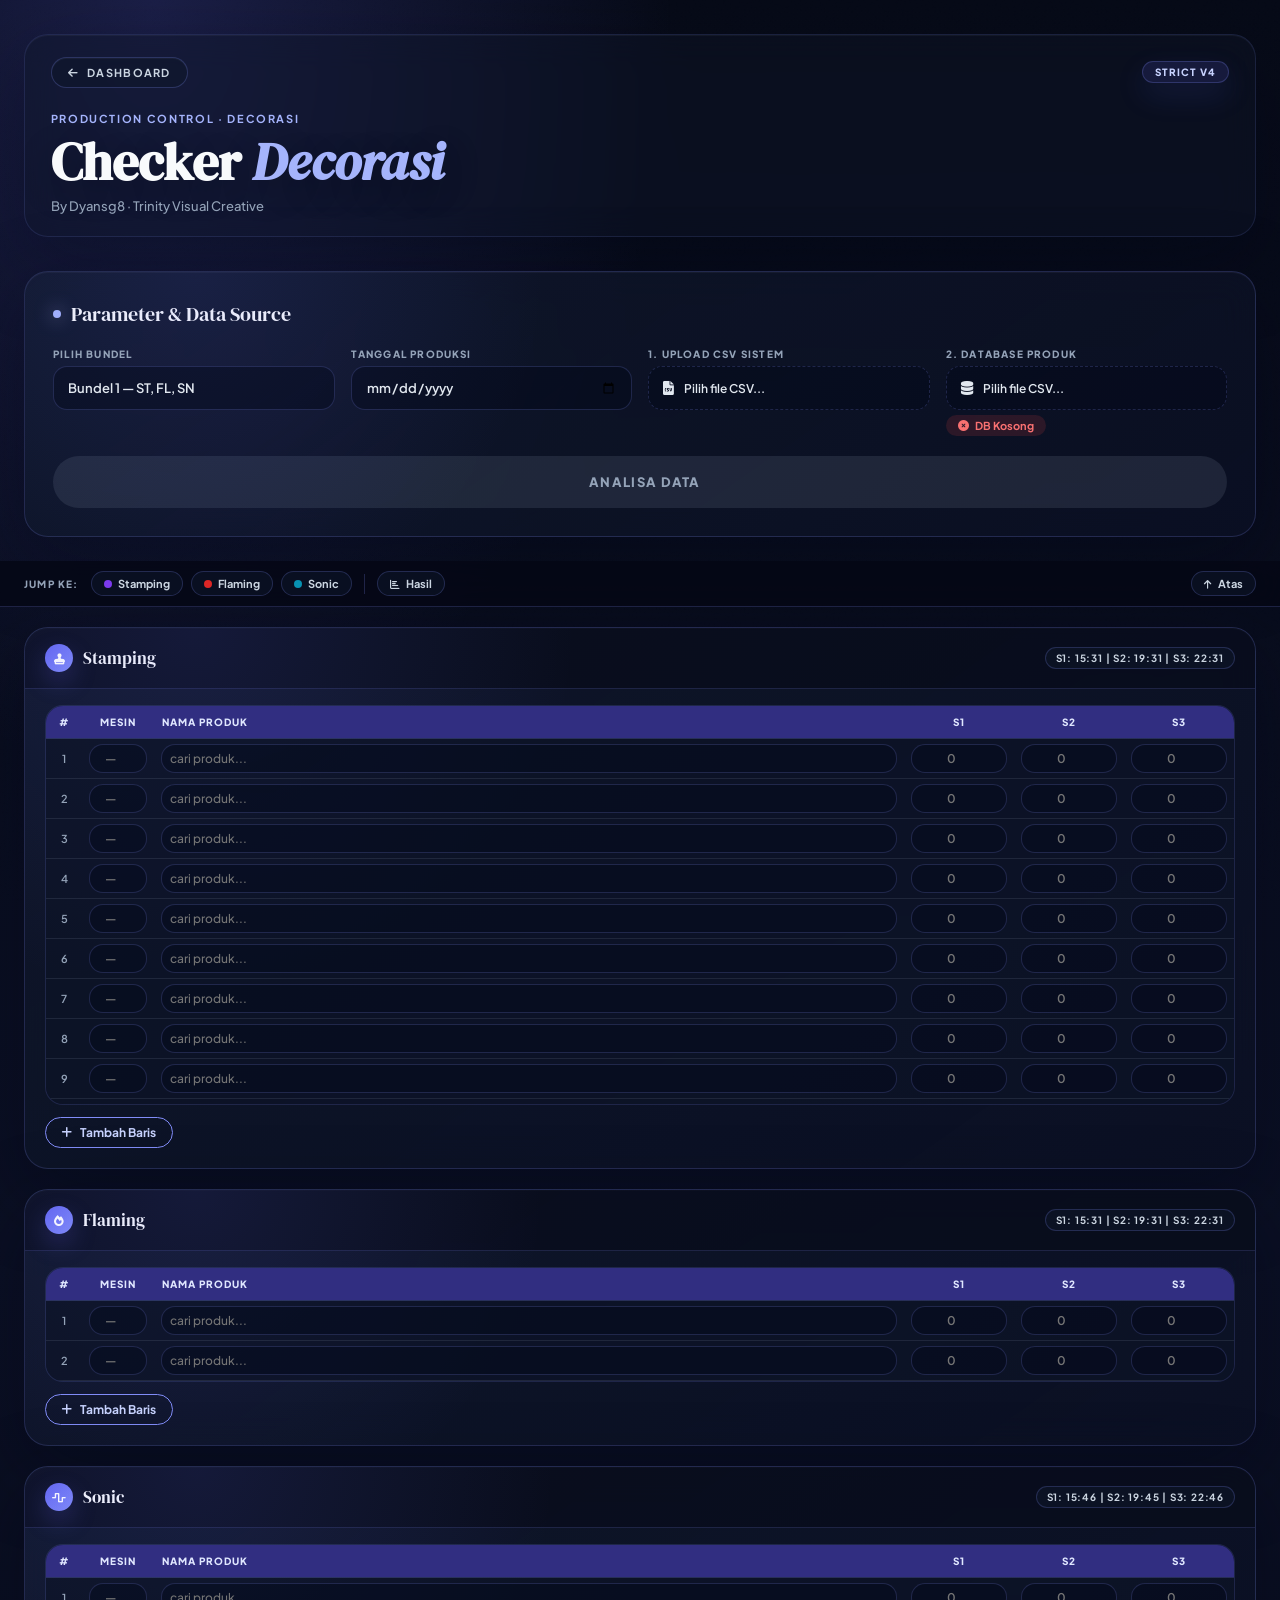
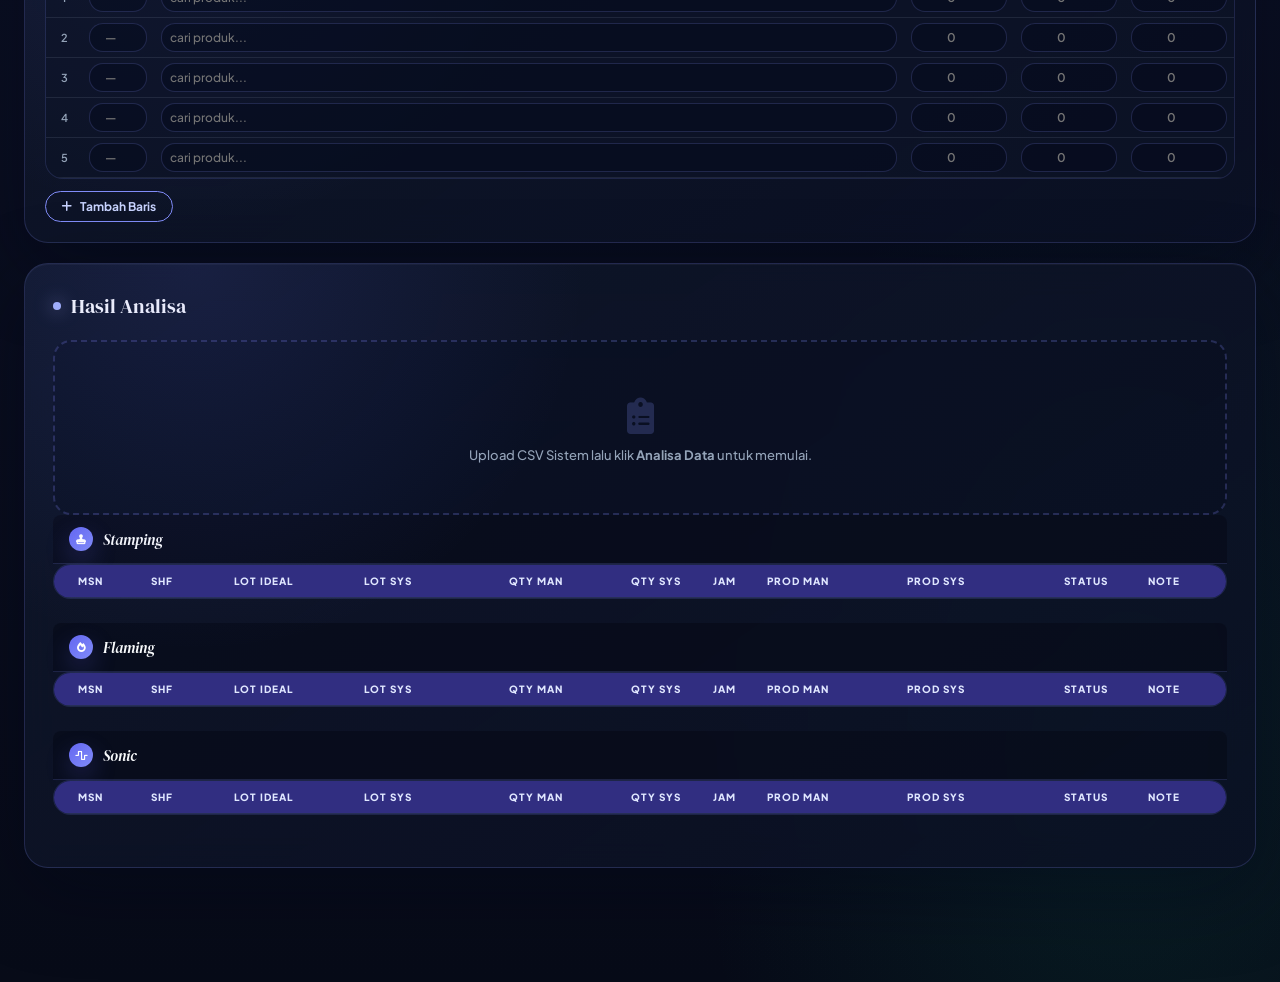
==== commit 563959be: "Add files via upload" ====
--- a/cekfinacdecorasi.html
+++ b/cekfinacdecorasi.html
@@ -464,6 +464,192 @@
             background: rgba(15,23,42,0.96) !important;
             border-color: rgba(129,140,248,0.28) !important;
             border-radius: 16px !important;
+        }
+
+
+        /* ─── PROBLEM NOTIFICATION PANEL — V6 NOTIF ─── */
+        .problem-panel {
+            display: none;
+            margin-bottom: 24px;
+            padding: 20px;
+            border: 1px solid rgba(129,140,248,0.22);
+            border-radius: 22px;
+            background:
+                radial-gradient(circle at 10% 0%, rgba(99,102,241,0.18), transparent 34%),
+                rgba(2,6,23,0.22);
+            box-shadow: inset 0 1px 0 rgba(255,255,255,0.04);
+        }
+        .problem-panel.visible { display: block; }
+        .problem-head {
+            display: flex;
+            align-items: flex-start;
+            justify-content: space-between;
+            gap: 16px;
+            margin-bottom: 16px;
+        }
+        .problem-title {
+            display: flex;
+            align-items: center;
+            gap: 10px;
+            font-family: 'DM Serif Display', serif;
+            font-size: 21px;
+            color: #F8FAFC;
+        }
+        .problem-title .alarm {
+            width: 32px;
+            height: 32px;
+            border-radius: 12px;
+            display: inline-flex;
+            align-items: center;
+            justify-content: center;
+            background: rgba(248,113,113,0.16);
+            color: #FCA5A5;
+            box-shadow: 0 0 24px rgba(248,113,113,0.10);
+        }
+        .problem-subtitle {
+            margin-top: 4px;
+            font-size: 12px;
+            color: #94A3B8;
+            font-weight: 600;
+        }
+        .problem-actions {
+            display: flex;
+            gap: 8px;
+            flex-wrap: wrap;
+            justify-content: flex-end;
+        }
+        .mini-action-btn {
+            border: 1px solid rgba(129,140,248,0.28);
+            background: rgba(15,23,42,0.58);
+            color: #CBD5E1;
+            border-radius: 999px;
+            padding: 8px 13px;
+            font-family: 'Plus Jakarta Sans', sans-serif;
+            font-size: 11px;
+            font-weight: 800;
+            letter-spacing: 0.04em;
+            cursor: pointer;
+            transition: all 0.2s;
+        }
+        .mini-action-btn:hover,
+        .mini-action-btn.active {
+            background: rgba(99,102,241,0.22);
+            border-color: #A5B4FC;
+            color: white;
+            transform: translateY(-1px);
+        }
+        .problem-summary {
+            display: grid;
+            grid-template-columns: repeat(auto-fit, minmax(145px, 1fr));
+            gap: 10px;
+            margin-bottom: 14px;
+        }
+        .summary-pill {
+            padding: 12px 13px;
+            border: 1px solid rgba(129,140,248,0.18);
+            border-radius: 16px;
+            background: rgba(15,23,42,0.52);
+        }
+        .summary-pill strong {
+            display: block;
+            font-size: 22px;
+            line-height: 1;
+            color: #F8FAFC;
+        }
+        .summary-pill span {
+            display: block;
+            margin-top: 5px;
+            font-size: 10px;
+            font-weight: 800;
+            letter-spacing: 0.08em;
+            text-transform: uppercase;
+            color: #94A3B8;
+        }
+        .summary-pill.good strong { color: #6EE7B7; }
+        .summary-pill.warn strong { color: #FCD34D; }
+        .summary-pill.bad strong { color: #FCA5A5; }
+        .problem-list {
+            display: grid;
+            gap: 9px;
+            max-height: 330px;
+            overflow: auto;
+            padding-right: 4px;
+        }
+        .problem-item {
+            display: grid;
+            grid-template-columns: auto 1fr auto;
+            gap: 12px;
+            align-items: center;
+            padding: 12px;
+            border: 1px solid rgba(248,113,113,0.18);
+            border-radius: 16px;
+            background: rgba(239,68,68,0.075);
+            cursor: pointer;
+            transition: all 0.2s;
+        }
+        .problem-item.warning {
+            border-color: rgba(245,158,11,0.18);
+            background: rgba(245,158,11,0.075);
+        }
+        .problem-item:hover {
+            transform: translateY(-1px);
+            border-color: rgba(165,180,252,0.54);
+            background: rgba(99,102,241,0.13);
+        }
+        .problem-machine {
+            min-width: 74px;
+            text-align: center;
+            padding: 8px 10px;
+            border-radius: 14px;
+            background: rgba(2,6,23,0.36);
+            border: 1px solid rgba(129,140,248,0.18);
+            font-weight: 900;
+            color: #F8FAFC;
+            font-size: 13px;
+        }
+        .problem-machine small {
+            display: block;
+            margin-top: 2px;
+            font-size: 9px;
+            color: #94A3B8;
+            font-weight: 800;
+            letter-spacing: 0.08em;
+            text-transform: uppercase;
+        }
+        .problem-main {
+            min-width: 0;
+        }
+        .problem-main strong {
+            display: block;
+            color: #F8FAFC;
+            font-size: 12px;
+            margin-bottom: 3px;
+        }
+        .problem-main span {
+            display: block;
+            color: #94A3B8;
+            font-size: 11px;
+            line-height: 1.35;
+            overflow: hidden;
+            text-overflow: ellipsis;
+            white-space: nowrap;
+        }
+        .problem-status {
+            justify-self: end;
+        }
+        .decor-result-row-highlight td {
+            animation: decorPulse 1.35s ease 1;
+        }
+        @keyframes decorPulse {
+            0% { box-shadow: inset 0 0 0 999px rgba(165,180,252,0.28); }
+            100% { box-shadow: inset 0 0 0 999px rgba(165,180,252,0); }
+        }
+        @media (max-width: 720px) {
+            .problem-head { flex-direction: column; }
+            .problem-actions { justify-content: flex-start; }
+            .problem-item { grid-template-columns: 1fr; }
+            .problem-status { justify-self: start; }
+            .problem-main span { white-space: normal; }
         }
 
     </style>
@@ -652,6 +838,31 @@
             <p>Upload CSV Sistem lalu klik <strong>Analisa Data</strong> untuk memulai.</p>
         </div>
 
+        <div id="problemPanelDecor" class="problem-panel">
+            <div class="problem-head">
+                <div>
+                    <div class="problem-title">
+                        <span class="alarm"><i class="fas fa-bell"></i></span>
+                        Notifikasi Mesin Bermasalah
+                    </div>
+                    <div id="problemSubtitleDecor" class="problem-subtitle">Masalah akan muncul otomatis setelah analisa.</div>
+                </div>
+                <div class="problem-actions">
+                    <button type="button" id="btnProblemOnlyDecor" class="mini-action-btn active">
+                        <i class="fas fa-filter"></i> Masalah Saja
+                    </button>
+                    <button type="button" id="btnShowAllDecor" class="mini-action-btn">
+                        <i class="fas fa-table-list"></i> Tampilkan Semua
+                    </button>
+                    <button type="button" id="btnCopyWaDecor" class="mini-action-btn">
+                        <i class="fab fa-whatsapp"></i> Copy WA
+                    </button>
+                </div>
+            </div>
+            <div id="problemSummaryDecor" class="problem-summary"></div>
+            <div id="problemListDecor" class="problem-list"></div>
+        </div>
+
         <!-- Result blocks per WC -->
         <div id="resultBlock_stamping" class="hidden">
             <div class="result-wc-header"><div class="wc-icon" style="background:#7C3AED;width:24px;height:24px;border-radius:50%;display:flex;align-items:center;justify-content:center;font-size:10px;color:white"><i class="fas fa-stamp"></i></div><span class="result-wc-title">Stamping</span></div>
@@ -928,6 +1139,197 @@
         const r=new FileReader(); r.onload=e=>saveProductDb(bundleSelect.value,e.target.result); r.readAsText(file);
     });
 
+
+    // ═══════════════════════════════════════════════════════
+    // PROBLEM NOTIFICATION PANEL — V6 NOTIF (UI ONLY)
+    // ═══════════════════════════════════════════════════════
+    const problemPanelDecor    = document.getElementById("problemPanelDecor");
+    const problemSubtitleDecor = document.getElementById("problemSubtitleDecor");
+    const problemSummaryDecor  = document.getElementById("problemSummaryDecor");
+    const problemListDecor     = document.getElementById("problemListDecor");
+    const btnProblemOnlyDecor  = document.getElementById("btnProblemOnlyDecor");
+    const btnShowAllDecor      = document.getElementById("btnShowAllDecor");
+    const btnCopyWaDecor       = document.getElementById("btnCopyWaDecor");
+    let decorLastRowsByWC = {};
+    let decorProblemOnly = true;
+
+    function escapeHtml(str){
+        return String(str ?? "")
+            .replace(/&/g,"&amp;")
+            .replace(/</g,"&lt;")
+            .replace(/>/g,"&gt;")
+            .replace(/"/g,"&quot;")
+            .replace(/'/g,"&#039;");
+    }
+
+    function resetDecorNotification(){
+        decorLastRowsByWC = {};
+        decorProblemOnly = true;
+        if(problemPanelDecor) problemPanelDecor.classList.remove("visible");
+        if(problemSummaryDecor) problemSummaryDecor.innerHTML = "";
+        if(problemListDecor) problemListDecor.innerHTML = "";
+        if(btnProblemOnlyDecor) btnProblemOnlyDecor.classList.add("active");
+        if(btnShowAllDecor) btnShowAllDecor.classList.remove("active");
+    }
+
+    function getAllDecorRows(){
+        const rows=[];
+        activeBundleWCs().forEach(wcKey=>{
+            (decorLastRowsByWC[wcKey]||[]).forEach(r=>rows.push(r));
+        });
+        return rows;
+    }
+
+    function applyDecorProblemFilter(onlyProblems){
+        decorProblemOnly = onlyProblems;
+        if(btnProblemOnlyDecor) btnProblemOnlyDecor.classList.toggle("active", onlyProblems);
+        if(btnShowAllDecor) btnShowAllDecor.classList.toggle("active", !onlyProblems);
+
+        activeBundleWCs().forEach(wcKey=>{
+            const block=resultBlocks[wcKey];
+            const tbody=resultBodies[wcKey];
+            if(!block||!tbody) return;
+
+            let visibleCount=0;
+            tbody.querySelectorAll("tr").forEach(tr=>{
+                const isProblem=tr.dataset.problem==="1";
+                const shouldShow=!onlyProblems || isProblem;
+                tr.style.display=shouldShow ? "" : "none";
+                if(shouldShow) visibleCount++;
+            });
+
+            block.classList.toggle("hidden", visibleCount===0 && onlyProblems);
+        });
+    }
+
+    function renderDecorProblemNotification(rowsByWC){
+        decorLastRowsByWC = rowsByWC;
+        const allRows = getAllDecorRows();
+        const problems = allRows.filter(r=>r.txt!=="MATCH");
+        const counts = {
+            total: allRows.length,
+            match: allRows.filter(r=>r.txt==="MATCH").length,
+            warning: allRows.filter(r=>r.txt==="WARNING"||r.txt==="CEK").length,
+            lot: allRows.filter(r=>r.txt==="ERROR LOT").length,
+            manual: allRows.filter(r=>r.txt==="MANUAL ONLY").length,
+            nama: allRows.filter(r=>r.txt==="NAMA BEDA").length,
+            sys: allRows.filter(r=>r.txt==="SYS ONLY").length
+        };
+
+        if(!problemPanelDecor) return;
+        problemPanelDecor.classList.add("visible");
+
+        if(problems.length===0){
+            problemSubtitleDecor.textContent = `Aman, ${counts.match} data MATCH. Tidak ada mesin bermasalah di bundel ini.`;
+            problemListDecor.innerHTML = `
+                <div class="problem-item" style="border-color:rgba(16,185,129,0.22);background:rgba(16,185,129,0.08);cursor:default">
+                    <div class="problem-machine"><i class="fas fa-check"></i><small>Aman</small></div>
+                    <div class="problem-main">
+                        <strong>Semua data aman</strong>
+                        <span>Tidak ada WARNING, ERROR LOT, NAMA BEDA, MANUAL ONLY, atau SYS ONLY.</span>
+                    </div>
+                    <div class="problem-status"><span class="badge badge-match"><i class="fas fa-check"></i> MATCH</span></div>
+                </div>`;
+        } else {
+            problemSubtitleDecor.textContent = `${problems.length} masalah ditemukan. Klik kartu masalah untuk lompat ke baris detail.`;
+            problemListDecor.innerHTML = problems.map(r=>{
+                const wcLabel = WC_CONFIG[r.wc]?.label || r.wc;
+                const itemClass = (r.txt==="WARNING"||r.txt==="CEK") ? "problem-item warning" : "problem-item";
+                const note = r.nts || "-";
+                const prod = r.nMan && r.nMan !== "-" ? r.nMan : r.nSys;
+                return `
+                    <div class="${itemClass}" data-row-target="${escapeHtml(r.rowId)}">
+                        <div class="problem-machine">
+                            ${escapeHtml(WC_CONFIG[r.wc]?.prefix || "")}${pad2(r.m)}
+                            <small>Shift ${escapeHtml(r.sh)}</small>
+                        </div>
+                        <div class="problem-main">
+                            <strong>${escapeHtml(wcLabel)} · ${escapeHtml(r.txt)}</strong>
+                            <span>${escapeHtml(note)} · Qty Man ${escapeHtml(r.qMan)} vs Qty Sys ${escapeHtml(r.qSys)} · ${escapeHtml(prod || "-")}</span>
+                        </div>
+                        <div class="problem-status"><span class="badge ${r.txt==="WARNING"||r.txt==="CEK" ? "badge-warning" : "badge-error"}">${r.txt==="WARNING"||r.txt==="CEK" ? '<i class="fas fa-triangle-exclamation"></i>' : '<i class="fas fa-xmark"></i>'} ${escapeHtml(r.txt)}</span></div>
+                    </div>`;
+            }).join("");
+
+            problemListDecor.querySelectorAll("[data-row-target]").forEach(item=>{
+                item.addEventListener("click", ()=>{
+                    scrollToDecorProblemRow(item.dataset.rowTarget);
+                });
+            });
+        }
+
+        problemSummaryDecor.innerHTML = `
+            <div class="summary-pill good"><strong>${counts.match}</strong><span>Match</span></div>
+            <div class="summary-pill warn"><strong>${counts.warning}</strong><span>Warning</span></div>
+            <div class="summary-pill bad"><strong>${counts.lot}</strong><span>Error LOT</span></div>
+            <div class="summary-pill bad"><strong>${counts.nama}</strong><span>Nama Beda</span></div>
+            <div class="summary-pill bad"><strong>${counts.manual}</strong><span>Manual Only</span></div>
+            <div class="summary-pill bad"><strong>${counts.sys}</strong><span>Sys Only</span></div>
+        `;
+
+        applyDecorProblemFilter(true);
+    }
+
+    function scrollToDecorProblemRow(rowId){
+        if(!rowId) return;
+        const target=document.querySelector(`[data-row-id="${CSS.escape(rowId)}"]`);
+        if(!target) return;
+        applyDecorProblemFilter(false);
+        target.scrollIntoView({ behavior:"smooth", block:"center" });
+        target.classList.remove("decor-result-row-highlight");
+        void target.offsetWidth;
+        target.classList.add("decor-result-row-highlight");
+    }
+
+    function buildDecorWaReport(){
+        const rows = getAllDecorRows();
+        const problems = rows.filter(r=>r.txt!=="MATCH");
+        const bundleLabel = BUNDLES[bundleSelect.value]?.label || bundleSelect.value;
+        const tanggal = tglInput.value || "-";
+        const lines = [
+            `Laporan Checker Decorasi - ${tanggal}`,
+            `${bundleLabel}`,
+            ``,
+            `Total Data: ${rows.length}`,
+            `MATCH: ${rows.filter(r=>r.txt==="MATCH").length}`,
+            `Masalah: ${problems.length}`,
+            ``
+        ];
+
+        if(problems.length===0){
+            lines.push("Status: Semua aman / MATCH.");
+        } else {
+            lines.push("Detail Masalah:");
+            problems.forEach(r=>{
+                const wcLabel = WC_CONFIG[r.wc]?.label || r.wc;
+                const code = `${WC_CONFIG[r.wc]?.prefix || ""}${pad2(r.m)}`;
+                lines.push(`- ${wcLabel} ${code} S${r.sh}: ${r.txt} | ${r.nts || "-"} | Man ${r.qMan} vs Sys ${r.qSys}`);
+            });
+        }
+        return lines.join("\n");
+    }
+
+    async function copyDecorWaReport(){
+        const report = buildDecorWaReport();
+        try{
+            await navigator.clipboard.writeText(report);
+            alert("Laporan WA berhasil dicopy.");
+        }catch(e){
+            const ta=document.createElement("textarea");
+            ta.value=report;
+            document.body.appendChild(ta);
+            ta.select();
+            document.execCommand("copy");
+            document.body.removeChild(ta);
+            alert("Laporan WA berhasil dicopy.");
+        }
+    }
+
+    btnProblemOnlyDecor?.addEventListener("click", ()=>applyDecorProblemFilter(true));
+    btnShowAllDecor?.addEventListener("click", ()=>applyDecorProblemFilter(false));
+    btnCopyWaDecor?.addEventListener("click", copyDecorWaReport);
+
+
     // ═══════════════════════════════════════════════════════
     // MAIN CHECK LOGIC V4 STRICT + FIXES
     // ═══════════════════════════════════════════════════════
@@ -1011,9 +1413,12 @@
 
         activeBundleWCs().forEach(k=>{
             const rows=resultRowsByWC[k].sort((a,b)=>a.m-b.m||a.sh-b.sh);
+            rows.forEach((r,idx)=>{ r.wc=k; r.rowId=`decor-${k}-${idx}`; });
+            resultRowsByWC[k]=rows;
+
             resultBlocks[k].classList.remove("hidden");
             resultBodies[k].innerHTML=rows.map(r=>`
-                <tr class="${r.rowClass}">
+                <tr class="${r.rowClass}" data-row-id="${r.rowId}" data-problem="${r.txt==='MATCH'?'0':'1'}" data-wc="${k}" data-machine="${r.m}" data-shift="${r.sh}">
                     <td style="text-align:center;font-weight:800;font-size:13px">${r.m}</td>
                     <td style="text-align:center;font-weight:700">${r.sh}</td>
                     <td><span class="lot-mono">${r.lotExp}</span></td>
@@ -1028,6 +1433,7 @@
                 </tr>`).join("");
         });
 
+        renderDecorProblemNotification(resultRowsByWC);
         document.getElementById("resultSection").scrollIntoView({ behavior:"smooth", block:"start" });
     });
 
@@ -1041,6 +1447,7 @@
         updateCheckButton();
         resultHint.innerHTML=`<div class="big-icon"><i class="fas fa-clipboard-list"></i></div><p>Upload CSV Sistem lalu klik <strong>Analisa Data</strong> untuk memulai.</p>`;
         resultHint.style.display="";
+        resetDecorNotification();
         showHideBlocks();
         resetManualTables();
         loadProductDb(bundleSelect.value);
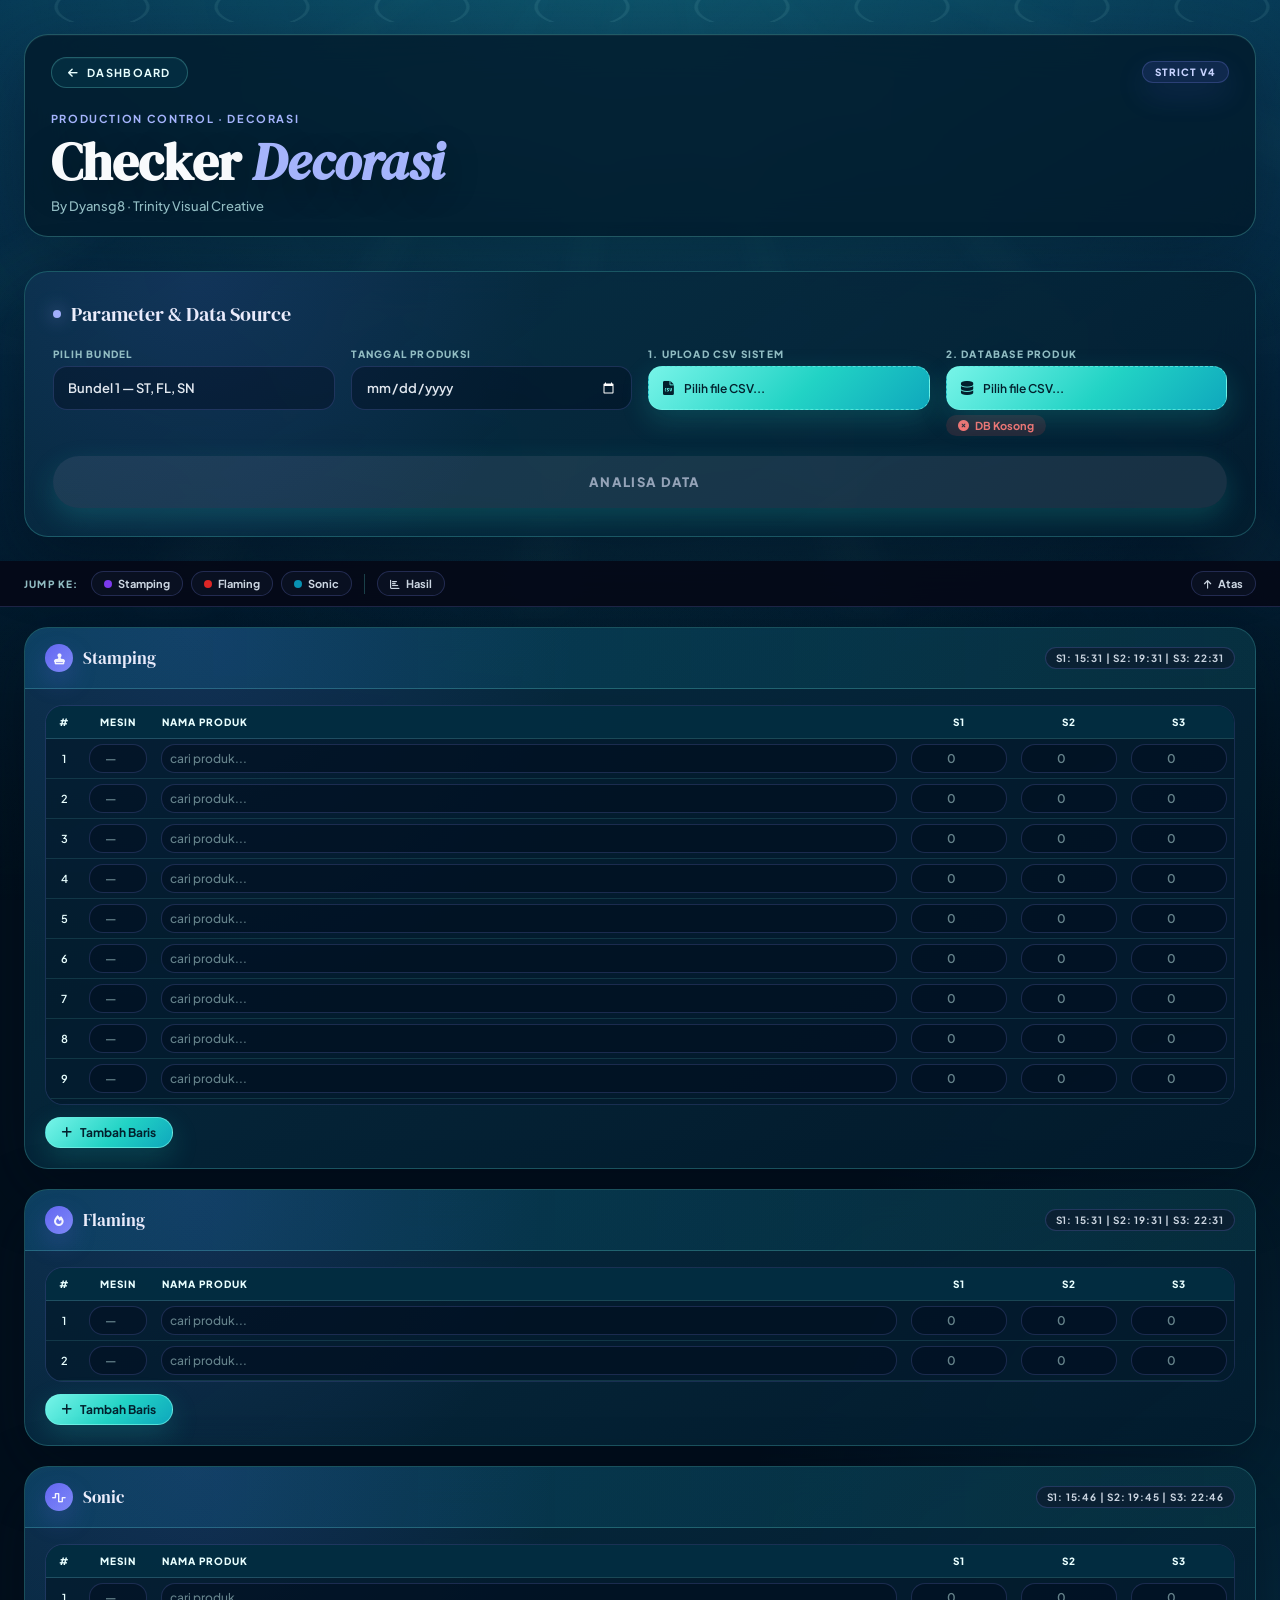
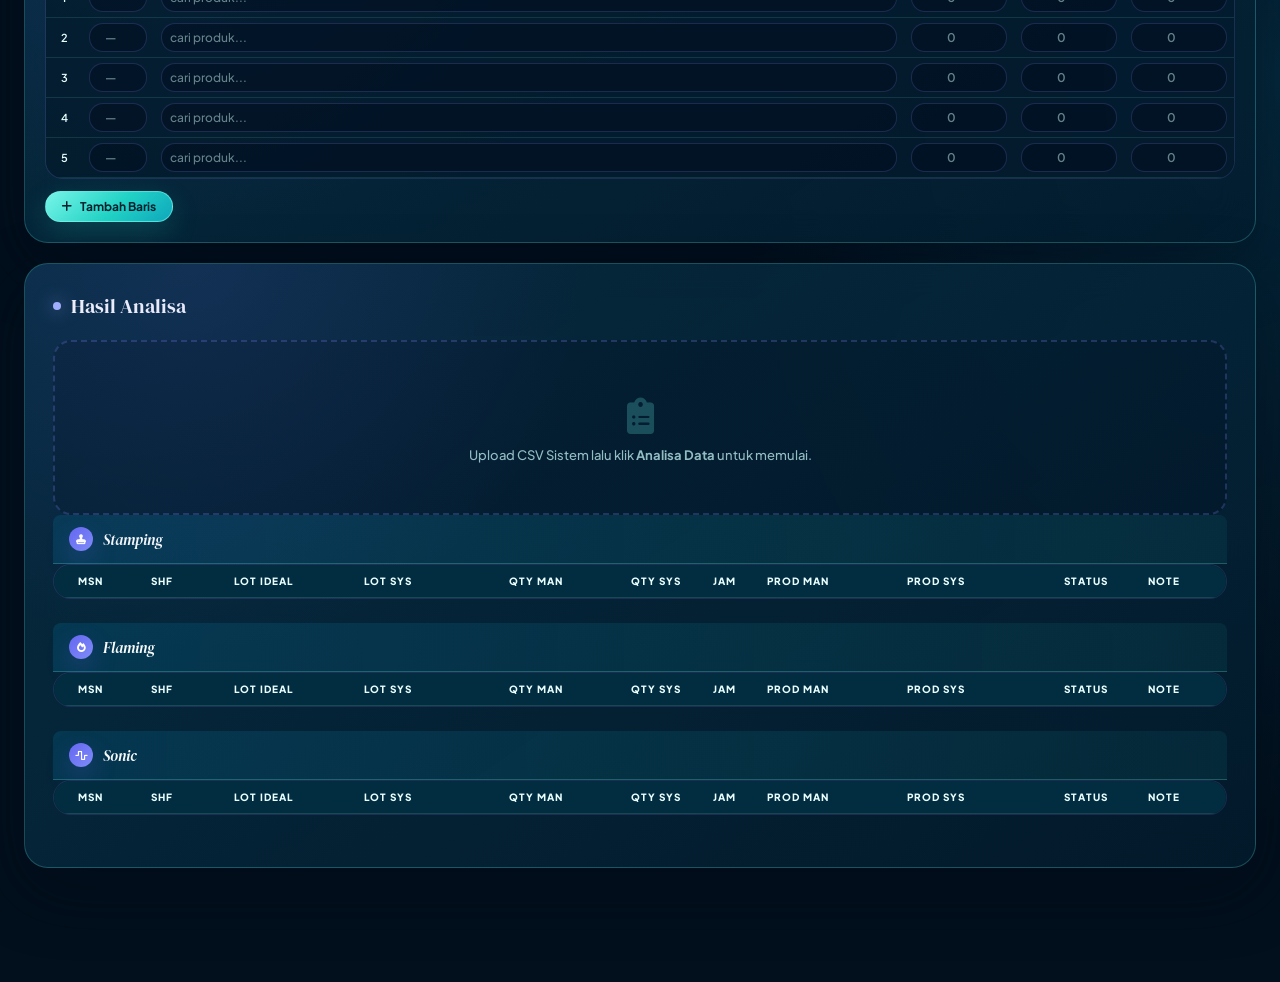
==== commit 80b2f73a: "Add files via upload" ====
--- a/cekfinacdecorasi.html
+++ b/cekfinacdecorasi.html
@@ -653,6 +653,8 @@
         }
 
     </style>
+    <link rel="stylesheet" href="ocean-theme.css">
+    <script src="ocean-scene.js" defer></script>
 </head>
 <body>
 <div class="layout">
--- a/ocean-theme.css
+++ b/ocean-theme.css
@@ -0,0 +1,651 @@
+/*
+ * Tiger Production System — Ocean Industrial Design System
+ * Visual layer only: no application logic is changed here.
+ */
+
+:root {
+    --ocean-abyss: #020f1c;
+    --ocean-deep: #031c2f;
+    --ocean-navy: #063b5c;
+    --ocean-blue: #087ca7;
+    --ocean-aqua: #22d3c5;
+    --ocean-mint: #77f4e8;
+    --ocean-foam: #e9ffff;
+    --ocean-coral: #ff806a;
+    --ocean-sand: #ffd49a;
+    --ocean-panel: rgba(5, 35, 55, 0.78);
+    --ocean-panel-strong: rgba(5, 31, 49, 0.94);
+    --ocean-border: rgba(91, 226, 218, 0.25);
+    --ocean-border-strong: rgba(119, 244, 232, 0.48);
+    --ocean-shadow: 0 22px 65px rgba(0, 10, 24, 0.38);
+
+    /* Map the existing design tokens onto the ocean palette. */
+    --bg: var(--ocean-abyss);
+    --bg-main: var(--ocean-abyss);
+    --bg-sec: rgba(4, 31, 49, 0.94);
+    --app-bg: var(--ocean-abyss);
+    --surface: rgba(5, 31, 49, 0.88);
+    --surface-2: rgba(7, 50, 72, 0.82);
+    --card-bg: var(--ocean-panel);
+    --panel-bg: var(--ocean-panel);
+    --header-bg: rgba(2, 22, 36, 0.82);
+    --footer-bg: rgba(2, 22, 36, 0.9);
+    --install-bg: rgba(3, 27, 44, 0.96);
+    --border: var(--ocean-border);
+    --border-2: var(--ocean-border-strong);
+    --border-color: var(--ocean-border);
+    --card-border: var(--ocean-border);
+    --panel-border: var(--ocean-border);
+    --panel-border-strong: var(--ocean-border-strong);
+    --warm-gray: rgba(134, 214, 214, 0.17);
+    --warm-gray-2: rgba(134, 214, 214, 0.28);
+    --cream: var(--ocean-abyss);
+    --charcoal: var(--ocean-foam);
+    --charcoal-2: #b8dedf;
+    --text: var(--ocean-foam);
+    --text-primary: var(--ocean-foam);
+    --text-muted: #92bdc3;
+    --sand: #c1e9e9;
+    --amber: var(--ocean-aqua);
+    --amber-rgb: 34, 211, 197;
+    --amber-dark: #0b9f9c;
+    --amber-light: var(--ocean-mint);
+    --indigo: var(--ocean-blue);
+    --indigo-2: var(--ocean-aqua);
+    --indigo-dim: #08658a;
+    --indigo-line: var(--ocean-aqua);
+    --sage: #43d7a4;
+    --sage-rgb: 67, 215, 164;
+    --gold: var(--ocean-sand);
+    --gold-rgb: 255, 212, 154;
+    --glow-indigo: rgba(34, 211, 197, 0.28);
+    --glow-green: rgba(67, 215, 164, 0.14);
+}
+
+html {
+    color-scheme: dark;
+    min-height: 100%;
+    background: var(--ocean-abyss);
+}
+
+/* Re-declare mapped tokens for pages that set data-theme="dark" themselves. */
+html[data-theme="dark"] {
+    color-scheme: dark;
+    --cream: var(--ocean-abyss);
+    --bg: var(--ocean-abyss);
+    --bg-main: var(--ocean-abyss);
+    --app-bg: var(--ocean-abyss);
+    --surface: rgba(5, 31, 49, 0.88);
+    --surface-2: rgba(7, 50, 72, 0.82);
+    --card-bg: var(--ocean-panel);
+    --panel-bg: var(--ocean-panel);
+    --header-bg: rgba(2, 22, 36, 0.82);
+    --footer-bg: rgba(2, 22, 36, 0.9);
+    --install-bg: rgba(3, 27, 44, 0.96);
+    --charcoal: var(--ocean-foam);
+    --charcoal-2: #b8dedf;
+    --text: var(--ocean-foam);
+    --text-primary: var(--ocean-foam);
+    --text-muted: #92bdc3;
+    --sand: #c1e9e9;
+    --warm-gray: rgba(134, 214, 214, 0.17);
+    --warm-gray-2: rgba(134, 214, 214, 0.28);
+    --card-border: var(--ocean-border);
+    --panel-border: var(--ocean-border);
+    --panel-border-strong: var(--ocean-border-strong);
+    --amber: var(--ocean-aqua);
+    --amber-rgb: 34, 211, 197;
+    --amber-dark: #0b9f9c;
+    --amber-light: var(--ocean-mint);
+    --indigo: var(--ocean-blue);
+    --indigo-2: var(--ocean-aqua);
+    --indigo-dim: #08658a;
+    --indigo-line: var(--ocean-aqua);
+    --gold: var(--ocean-sand);
+    --gold-rgb: 255, 212, 154;
+}
+
+html[data-theme="light"] {
+    color-scheme: light;
+    --cream: #eafcfc;
+    --bg: #dff8f7;
+    --bg-main: #dff8f7;
+    --app-bg: #dff8f7;
+    --surface: rgba(255, 255, 255, 0.88);
+    --surface-2: rgba(235, 253, 252, 0.94);
+    --card-bg: rgba(255, 255, 255, 0.82);
+    --panel-bg: rgba(255, 255, 255, 0.82);
+    --header-bg: rgba(3, 48, 72, 0.9);
+    --footer-bg: rgba(3, 48, 72, 0.92);
+    --charcoal: #07354a;
+    --charcoal-2: #1a5868;
+    --text: #07354a;
+    --text-primary: #07354a;
+    --text-muted: #477786;
+    --sand: #dff8f7;
+    --warm-gray: rgba(8, 124, 167, 0.14);
+    --warm-gray-2: rgba(8, 124, 167, 0.24);
+    --ocean-panel: rgba(255, 255, 255, 0.82);
+    --ocean-panel-strong: rgba(248, 255, 255, 0.96);
+    --ocean-border: rgba(8, 124, 167, 0.2);
+    --ocean-border-strong: rgba(8, 124, 167, 0.38);
+    --ocean-shadow: 0 22px 55px rgba(5, 87, 112, 0.16);
+}
+
+* {
+    scrollbar-color: rgba(34, 211, 197, 0.55) rgba(2, 20, 33, 0.6);
+}
+
+body {
+    position: relative;
+    isolation: isolate;
+    min-height: 100vh;
+    color: var(--text-primary, var(--ocean-foam));
+    background:
+        radial-gradient(ellipse 95% 54% at 50% -5%, rgba(51, 220, 219, 0.2), transparent 64%),
+        radial-gradient(ellipse 65% 44% at 100% 65%, rgba(8, 124, 167, 0.22), transparent 66%),
+        linear-gradient(180deg, #063653 0%, #04253d 42%, #02121f 100%) fixed !important;
+}
+
+html[data-theme="light"] body {
+    color: #07354a;
+    background:
+        radial-gradient(ellipse 100% 60% at 50% -10%, rgba(255,255,255,0.9), transparent 64%),
+        radial-gradient(ellipse 75% 50% at 100% 65%, rgba(34, 211, 197, 0.18), transparent 65%),
+        linear-gradient(180deg, #b9f2f1 0%, #dff9f7 48%, #eefdfc 100%) fixed !important;
+}
+
+body > *:not(#ocean-scene) {
+    position: relative;
+    z-index: 2;
+}
+
+/* Decorative underwater scene */
+#ocean-scene {
+    position: fixed;
+    inset: 0;
+    z-index: 0;
+    overflow: hidden;
+    pointer-events: none;
+    contain: strict;
+}
+
+.ocean-caustics {
+    position: absolute;
+    inset: -20%;
+    opacity: 0.16;
+    background-image:
+        repeating-radial-gradient(ellipse at 30% 18%, transparent 0 24px, rgba(151, 255, 246, 0.18) 25px 27px, transparent 28px 58px),
+        repeating-radial-gradient(ellipse at 70% 22%, transparent 0 34px, rgba(118, 238, 236, 0.12) 35px 37px, transparent 38px 75px);
+    background-size: 210px 130px, 280px 160px;
+    filter: blur(5px);
+    animation: oceanCaustics 20s linear infinite;
+}
+
+.ocean-rays {
+    position: absolute;
+    inset: -10% -16% auto;
+    height: 78vh;
+    opacity: 0.22;
+    background: repeating-conic-gradient(from 250deg at 50% -10%, transparent 0deg 7deg, rgba(178, 255, 248, 0.19) 8deg 11deg, transparent 12deg 24deg);
+    filter: blur(12px);
+    transform-origin: top center;
+    animation: oceanRays 13s ease-in-out infinite alternate;
+}
+
+.ocean-surface {
+    position: absolute;
+    left: -10%;
+    top: -48px;
+    width: 120%;
+    height: 110px;
+    opacity: 0.68;
+    background:
+        radial-gradient(70px 30px at 70px 55px, transparent 62%, rgba(172,255,247,0.24) 64% 67%, transparent 69%) 0 0 / 160px 70px repeat-x;
+    animation: oceanSurface 9s linear infinite;
+}
+
+.ocean-depth {
+    position: absolute;
+    inset: 0;
+    background: linear-gradient(180deg, transparent 0 38%, rgba(1, 12, 24, 0.12) 66%, rgba(0, 8, 16, 0.42) 100%);
+}
+
+.ocean-bubble {
+    position: absolute;
+    bottom: -44px;
+    width: var(--bubble-size, 10px);
+    height: var(--bubble-size, 10px);
+    left: var(--bubble-left, 50%);
+    border: 1px solid rgba(192, 255, 250, 0.55);
+    border-radius: 50%;
+    box-shadow: inset 2px 2px 4px rgba(255,255,255,0.16), 0 0 8px rgba(59, 220, 219, 0.12);
+    opacity: 0;
+    animation: oceanBubble var(--bubble-duration, 12s) ease-in infinite;
+    animation-delay: var(--bubble-delay, 0s);
+}
+
+.ocean-bubble::after {
+    content: '';
+    position: absolute;
+    width: 28%;
+    height: 28%;
+    left: 20%;
+    top: 16%;
+    border-radius: 50%;
+    background: rgba(255,255,255,0.6);
+}
+
+.ocean-creature {
+    position: absolute;
+    color: rgba(112, 235, 224, 0.2);
+    filter: drop-shadow(0 10px 14px rgba(0,0,0,0.18));
+    will-change: transform;
+}
+
+.ocean-creature svg { display: block; width: 100%; height: auto; }
+
+.ocean-fish-one {
+    width: 78px;
+    top: 22%;
+    left: -110px;
+    animation: oceanSwimRight 26s linear 1s infinite;
+}
+
+.ocean-fish-two {
+    width: 52px;
+    top: 64%;
+    right: -90px;
+    color: rgba(255, 212, 154, 0.2);
+    animation: oceanSwimLeft 31s linear 7s infinite;
+}
+
+.ocean-manta {
+    width: 190px;
+    top: 10%;
+    right: -240px;
+    color: rgba(82, 202, 204, 0.12);
+    animation: oceanManta 42s linear 2s infinite;
+}
+
+.ocean-jelly {
+    width: 54px;
+    left: 9%;
+    bottom: -120px;
+    color: rgba(132, 240, 230, 0.18);
+    animation: oceanJelly 21s ease-in-out 4s infinite;
+}
+
+.ocean-seabed {
+    position: absolute;
+    left: 0;
+    right: 0;
+    bottom: -2px;
+    height: 92px;
+    opacity: 0.3;
+}
+
+.ocean-seabed svg { width: 100%; height: 100%; display: block; }
+
+body.ocean-page--workspace #ocean-scene { opacity: 0.54; }
+body.ocean-page--workspace .ocean-manta,
+body.ocean-page--workspace .ocean-jelly,
+body.ocean-page--workspace .ocean-seabed { display: none; }
+body.ocean-page--workspace .ocean-caustics { opacity: 0.08; }
+
+/* Glass panels and cards */
+.login-wrap,
+.main-card,
+.card,
+.header-card,
+.result-card,
+.chart-card,
+.app-card,
+.stat-card,
+.wc-card,
+.problem-card,
+.modal-content,
+.brand-card,
+.upload-section,
+.table-container {
+    border-color: var(--ocean-border) !important;
+    box-shadow: var(--ocean-shadow) !important;
+}
+
+.main-card,
+.card,
+.header-card,
+.result-card,
+.chart-card,
+.wc-card,
+.modal-content,
+.brand-card,
+.upload-section {
+    background: linear-gradient(145deg, rgba(7, 47, 69, 0.88), rgba(3, 28, 46, 0.82)) !important;
+    backdrop-filter: blur(18px);
+    -webkit-backdrop-filter: blur(18px);
+}
+
+html[data-theme="light"] .main-card,
+html[data-theme="light"] .card,
+html[data-theme="light"] .header-card,
+html[data-theme="light"] .result-card,
+html[data-theme="light"] .chart-card,
+html[data-theme="light"] .wc-card,
+html[data-theme="light"] .modal-content,
+html[data-theme="light"] .brand-card,
+html[data-theme="light"] .upload-section {
+    background: linear-gradient(145deg, rgba(255,255,255,0.9), rgba(234,252,252,0.82)) !important;
+}
+
+/* Login gets the richest underwater treatment. */
+body.ocean-page--login .login-wrap {
+    background: rgba(3, 28, 46, 0.72) !important;
+    border: 1px solid rgba(119, 244, 232, 0.28) !important;
+    box-shadow: 0 36px 100px rgba(0, 9, 20, 0.6), inset 0 1px 0 rgba(255,255,255,0.06) !important;
+    backdrop-filter: blur(20px);
+    -webkit-backdrop-filter: blur(20px);
+}
+
+body.ocean-page--login .login-left {
+    background:
+        radial-gradient(circle at 84% 18%, rgba(34, 211, 197, 0.17), transparent 35%),
+        linear-gradient(145deg, rgba(5, 59, 82, 0.85), rgba(2, 26, 44, 0.86)) !important;
+    border-right-color: rgba(119, 244, 232, 0.2) !important;
+}
+
+body.ocean-page--login .login-left::after {
+    content: '';
+    position: absolute;
+    left: -10%;
+    right: -10%;
+    bottom: -38px;
+    height: 96px;
+    background: radial-gradient(70px 28px at 70px 2px, transparent 62%, rgba(55, 219, 207, 0.17) 64% 67%, transparent 69%) 0 0 / 150px 70px repeat-x;
+    animation: oceanSurface 10s linear infinite reverse;
+}
+
+body.ocean-page--login .login-right {
+    background: linear-gradient(165deg, rgba(4, 32, 51, 0.7), rgba(2, 21, 36, 0.84));
+}
+
+body.ocean-page--login .hero-title em,
+body.ocean-page--login .brand-logo-text span,
+body.ocean-page--login .hero-eyebrow {
+    color: var(--ocean-mint) !important;
+}
+
+/* Header, headings and navigational controls */
+header,
+.site-header {
+    background: rgba(2, 26, 43, 0.82) !important;
+    border-color: rgba(119, 244, 232, 0.27) !important;
+    backdrop-filter: blur(20px);
+    -webkit-backdrop-filter: blur(20px);
+}
+
+header::after,
+.site-header::after {
+    background: linear-gradient(90deg, transparent, var(--ocean-blue), var(--ocean-mint), transparent) !important;
+}
+
+h1, h2, h3, h4,
+.app-title,
+.header-title,
+.card-title,
+.form-title,
+.hero-title {
+    text-wrap: balance;
+}
+
+.section-header,
+.wc-header,
+.result-wc-header,
+.card-header {
+    border-color: rgba(119, 244, 232, 0.24) !important;
+}
+
+.section-header.amber,
+.section-header.gold,
+.wc-header,
+.result-wc-header {
+    background: linear-gradient(90deg, rgba(8, 124, 167, 0.22), rgba(34, 211, 197, 0.08)) !important;
+    color: var(--ocean-foam) !important;
+}
+
+html[data-theme="light"] .section-header.amber,
+html[data-theme="light"] .section-header.gold,
+html[data-theme="light"] .wc-header,
+html[data-theme="light"] .result-wc-header {
+    color: #07354a !important;
+}
+
+/* Inputs remain crisp and readable over the animated background. */
+input,
+select,
+textarea,
+.file-label,
+.file-input-label {
+    color: var(--ocean-foam) !important;
+    background-color: rgba(1, 22, 37, 0.72) !important;
+    border-color: rgba(119, 244, 232, 0.23) !important;
+}
+
+input::placeholder,
+textarea::placeholder { color: rgba(184, 222, 223, 0.55) !important; }
+
+input:focus,
+select:focus,
+textarea:focus {
+    border-color: var(--ocean-aqua) !important;
+    box-shadow: 0 0 0 3px rgba(34, 211, 197, 0.14) !important;
+    outline: none;
+}
+
+html[data-theme="light"] input,
+html[data-theme="light"] select,
+html[data-theme="light"] textarea,
+html[data-theme="light"] .file-label,
+html[data-theme="light"] .file-input-label {
+    color: #07354a !important;
+    background-color: rgba(255,255,255,0.8) !important;
+}
+
+/* Primary actions carry the vivid aqua accent; danger semantics stay red. */
+.btn-login,
+.btn-primary,
+.btn-process,
+.btn-generate,
+.btn-upload,
+.btn-download,
+.btn-excel,
+.btn-confirm,
+.cta-btn,
+.file-btn,
+.add-row-btn,
+.mode-btn.active,
+.tab-btn.active,
+.wcnav-btn.active {
+    color: #02202d !important;
+    background: linear-gradient(135deg, var(--ocean-mint), var(--ocean-aqua) 55%, #0fa8bd) !important;
+    border-color: rgba(119,244,232,0.62) !important;
+    box-shadow: 0 10px 28px rgba(34, 211, 197, 0.2) !important;
+}
+
+.btn-login:hover,
+.btn-primary:hover,
+.btn-process:hover,
+.btn-generate:hover,
+.btn-upload:hover,
+.btn-download:hover,
+.btn-excel:hover,
+.cta-btn:hover,
+.file-btn:hover {
+    filter: brightness(1.06);
+    transform: translateY(-2px);
+    box-shadow: 0 14px 34px rgba(34, 211, 197, 0.3) !important;
+}
+
+.btn-back,
+.back-btn,
+.btn-theme,
+.btn-logout,
+.btn-copy,
+.btn-note,
+.btn-reset,
+.btn-reset-input,
+.btn-cancel,
+.btn-mgmt,
+.btn-backup,
+.mini-action-btn,
+.management-btns button {
+    color: var(--ocean-foam) !important;
+    background: rgba(5, 50, 71, 0.7) !important;
+    border-color: rgba(119, 244, 232, 0.26) !important;
+}
+
+html[data-theme="light"] .btn-back,
+html[data-theme="light"] .back-btn,
+html[data-theme="light"] .btn-theme,
+html[data-theme="light"] .btn-copy,
+html[data-theme="light"] .btn-note,
+html[data-theme="light"] .btn-reset,
+html[data-theme="light"] .btn-reset-input,
+html[data-theme="light"] .btn-cancel,
+html[data-theme="light"] .btn-mgmt,
+html[data-theme="light"] .btn-backup,
+html[data-theme="light"] .mini-action-btn,
+html[data-theme="light"] .management-btns button {
+    color: #07354a !important;
+    background: rgba(255,255,255,0.74) !important;
+}
+
+.btn-danger,
+.btn-del-brand,
+.btn-del-part { background: rgba(185, 43, 55, 0.9) !important; color: #fff !important; }
+
+/* Tables */
+.table-container {
+    overflow: auto;
+    background: rgba(2, 24, 39, 0.48) !important;
+    backdrop-filter: blur(12px);
+    -webkit-backdrop-filter: blur(12px);
+}
+
+table { border-color: rgba(119, 244, 232, 0.18) !important; }
+thead th {
+    color: var(--ocean-foam) !important;
+    background: rgba(3, 45, 65, 0.96) !important;
+    border-color: rgba(119, 244, 232, 0.2) !important;
+}
+tbody td {
+    color: var(--ocean-foam) !important;
+    background: rgba(3, 29, 47, 0.72) !important;
+    border-color: rgba(119, 244, 232, 0.12) !important;
+}
+tbody tr:hover td { background: rgba(8, 81, 99, 0.7) !important; }
+
+html[data-theme="light"] .table-container { background: rgba(255,255,255,0.64) !important; }
+html[data-theme="light"] thead th { color: #fff !important; background: #075f7f !important; }
+html[data-theme="light"] tbody td { color: #07354a !important; background: rgba(255,255,255,0.78) !important; }
+html[data-theme="light"] tbody tr:hover td { background: rgba(205, 248, 244, 0.95) !important; }
+
+/* Dashboard marine cards */
+body.ocean-page--dashboard .app-card {
+    background:
+        radial-gradient(circle at 86% 16%, rgba(var(--card-accent-rgb), 0.16), transparent 28%),
+        linear-gradient(145deg, rgba(6, 52, 74, 0.9), rgba(2, 29, 47, 0.8)) !important;
+    border-color: rgba(119, 244, 232, 0.2) !important;
+}
+
+body.ocean-page--dashboard .app-card:hover {
+    border-color: rgba(119, 244, 232, 0.55) !important;
+    box-shadow: 0 28px 70px rgba(0, 12, 27, 0.5), 0 0 32px rgba(34, 211, 197, 0.14) !important;
+}
+
+body.ocean-page--dashboard .card-icon {
+    color: var(--ocean-mint) !important;
+    background: rgba(34, 211, 197, 0.11) !important;
+    border-color: rgba(119, 244, 232, 0.22) !important;
+}
+
+body.ocean-page--dashboard .card-cta { color: var(--ocean-mint) !important; }
+
+/* Existing status colours keep their meaning. */
+.green, .success, .row-green td { --status-accent: #43d7a4; }
+.red, .danger, .row-red td { --status-accent: #ff6878; }
+.yellow, .warning { --status-accent: #ffd166; }
+
+@keyframes oceanCaustics {
+    0% { transform: translate3d(-3%, -2%, 0) rotate(0.01deg) scale(1.04); }
+    50% { transform: translate3d(4%, 3%, 0) rotate(1deg) scale(1.1); }
+    100% { transform: translate3d(-3%, -2%, 0) rotate(0.01deg) scale(1.04); }
+}
+
+@keyframes oceanRays {
+    from { transform: rotate(-2deg) scaleX(0.96); opacity: 0.14; }
+    to { transform: rotate(3deg) scaleX(1.06); opacity: 0.28; }
+}
+
+@keyframes oceanSurface {
+    to { transform: translateX(160px); }
+}
+
+@keyframes oceanBubble {
+    0% { transform: translate3d(0, 0, 0) scale(0.65); opacity: 0; }
+    12% { opacity: 0.52; }
+    48% { transform: translate3d(20px, -48vh, 0) scale(0.88); }
+    78% { opacity: 0.35; }
+    100% { transform: translate3d(-12px, -112vh, 0) scale(1.16); opacity: 0; }
+}
+
+@keyframes oceanSwimRight {
+    0% { transform: translate3d(0, 0, 0) scaleX(1); }
+    25% { transform: translate3d(32vw, 12px, 0) scaleX(1); }
+    55% { transform: translate3d(70vw, -16px, 0) scaleX(1); }
+    100% { transform: translate3d(calc(100vw + 210px), 8px, 0) scaleX(1); }
+}
+
+@keyframes oceanSwimLeft {
+    0% { transform: translate3d(0, 0, 0) scaleX(-1); }
+    48% { transform: translate3d(-56vw, 20px, 0) scaleX(-1); }
+    100% { transform: translate3d(calc(-100vw - 190px), -8px, 0) scaleX(-1); }
+}
+
+@keyframes oceanManta {
+    0% { transform: translate3d(0, 0, 0) rotate(-4deg) scaleX(-1); }
+    45% { transform: translate3d(-56vw, 70px, 0) rotate(2deg) scaleX(-1); }
+    100% { transform: translate3d(calc(-100vw - 360px), -30px, 0) rotate(-3deg) scaleX(-1); }
+}
+
+@keyframes oceanJelly {
+    0% { transform: translate3d(0, 0, 0) rotate(-3deg); opacity: 0; }
+    14% { opacity: 1; }
+    48% { transform: translate3d(28px, -54vh, 0) rotate(5deg); }
+    100% { transform: translate3d(-15px, -120vh, 0) rotate(-4deg); opacity: 0; }
+}
+
+@media (max-width: 760px) {
+    .ocean-manta { width: 130px; opacity: 0.65; }
+    .ocean-fish-one { width: 58px; }
+    .ocean-fish-two { width: 42px; }
+    .ocean-jelly { width: 42px; }
+    .ocean-seabed { height: 70px; }
+    .ocean-rays { opacity: 0.14; }
+    body.ocean-page--workspace .ocean-creature { display: none; }
+}
+
+@media (prefers-reduced-motion: reduce) {
+    #ocean-scene *,
+    body.ocean-page--login .login-left::after {
+        animation: none !important;
+    }
+    .ocean-creature { display: none; }
+    .ocean-bubble { opacity: 0.16; }
+}
+
+@media print {
+    #ocean-scene { display: none !important; }
+    body { background: #fff !important; color: #111 !important; }
+    body > *:not(#ocean-scene) { z-index: auto; }
+}
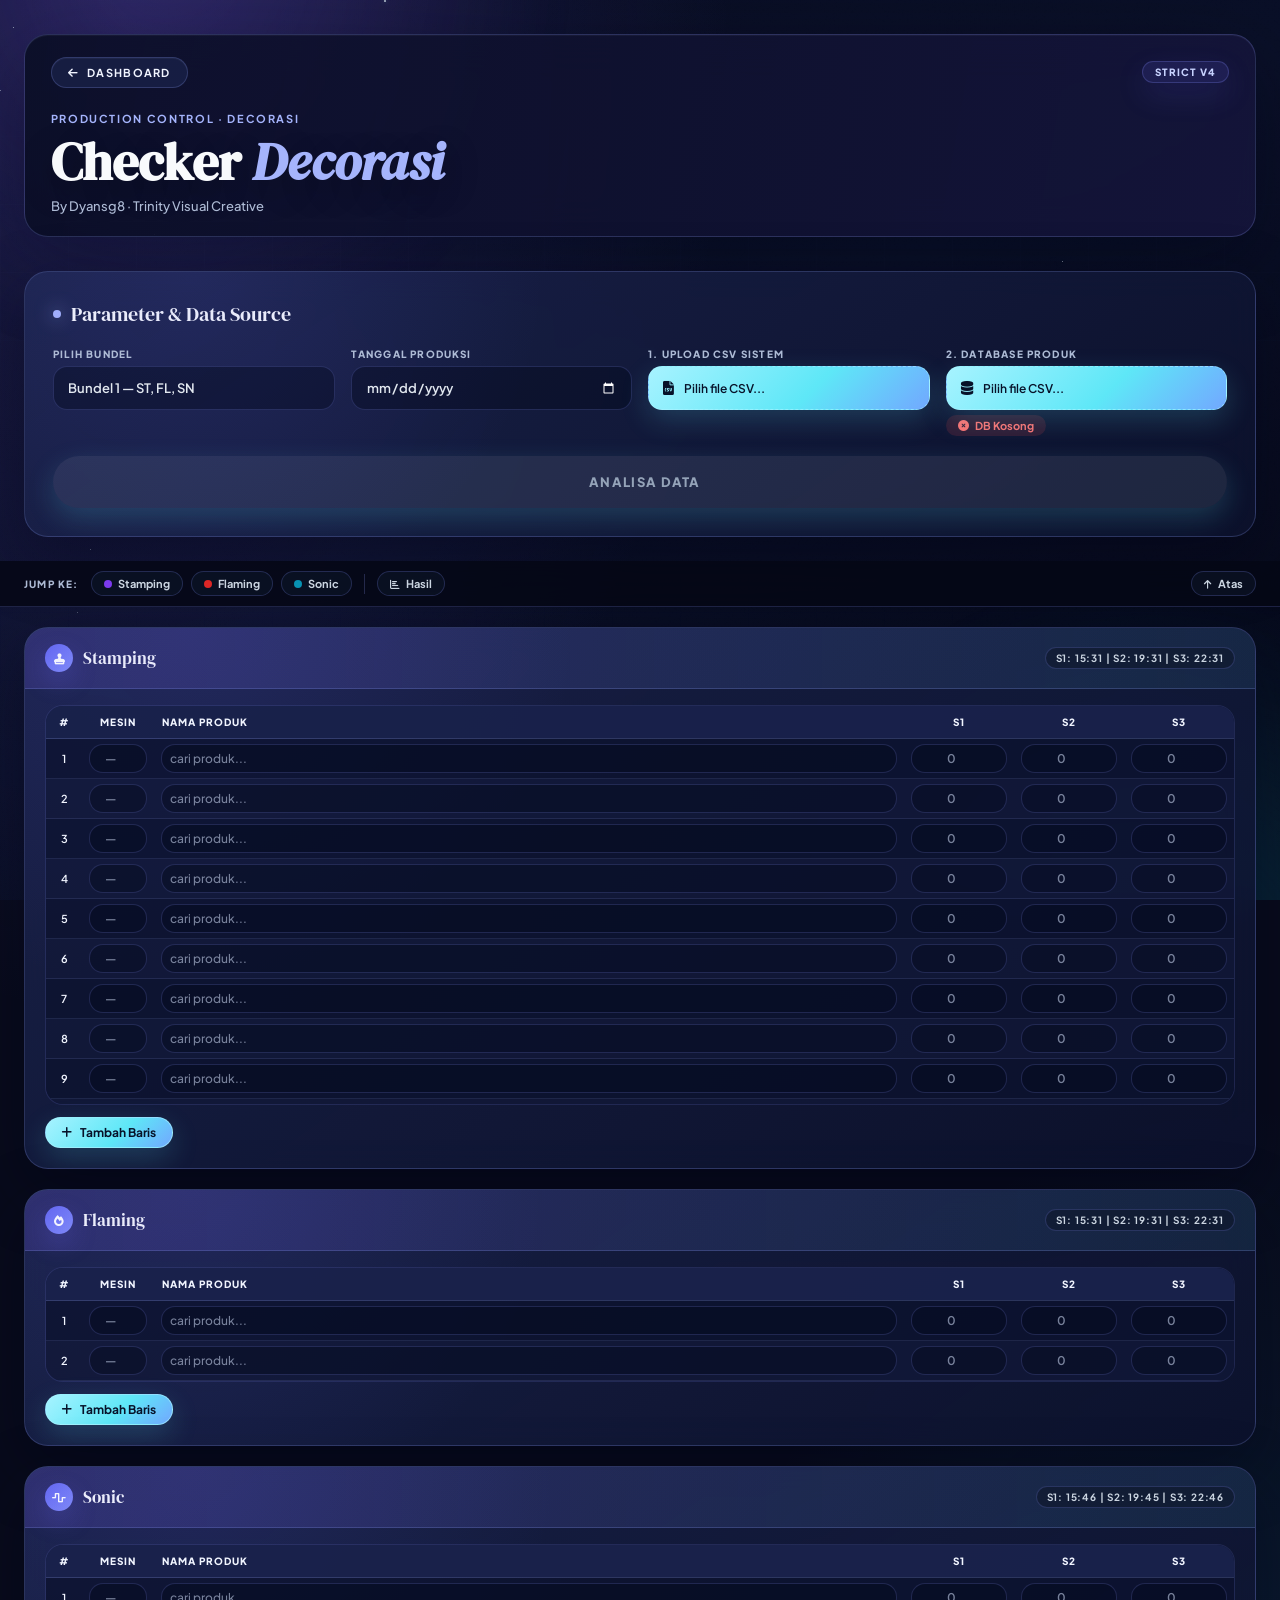
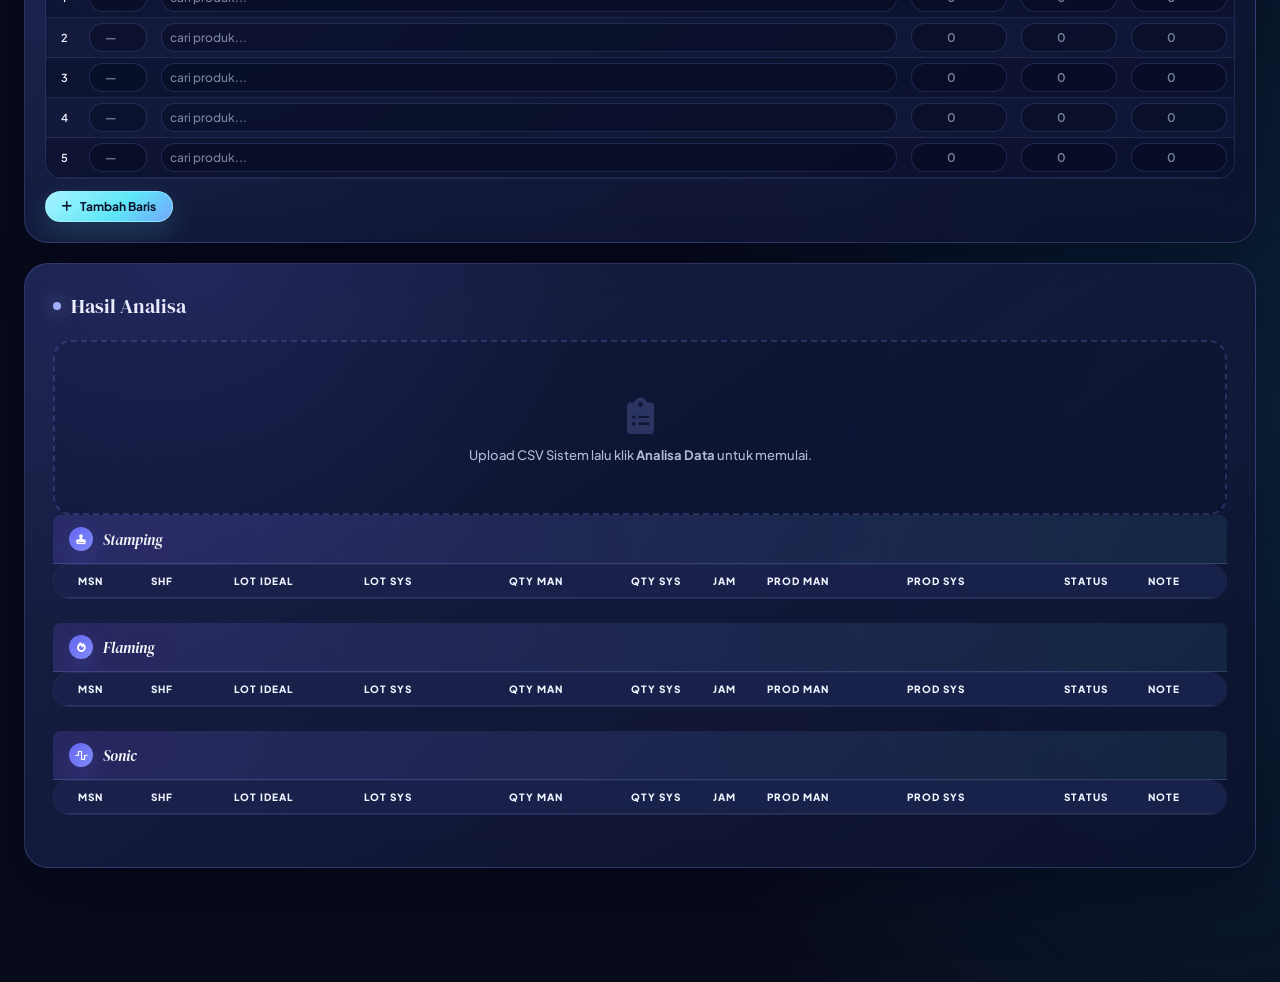
==== commit 5597c020: "replace ocean theme with industrial space theme" ====
--- a/cekfinacdecorasi.html
+++ b/cekfinacdecorasi.html
@@ -653,8 +653,8 @@
         }
 
     </style>
-    <link rel="stylesheet" href="ocean-theme.css">
-    <script src="ocean-scene.js" defer></script>
+<link rel="stylesheet" href="space-theme.css">
+<script src="space-scene.js" defer></script>
 </head>
 <body>
 <div class="layout">
--- a/space-theme.css
+++ b/space-theme.css
@@ -0,0 +1,89 @@
+/* Tiger Production System — Industrial Space Command Center. Visual layer only. */
+:root {
+    --space-void: #080b1c;
+    --space-deep: #0d1230;
+    --space-panel: rgba(17, 24, 55, .84);
+    --space-panel-strong: rgba(11, 16, 40, .94);
+    --space-cyan: #5ee7f7;
+    --space-cyan-bright: #a7f3ff;
+    --space-violet: #a78bfa;
+    --space-blue: #6da8ff;
+    --space-text: #f1f5ff;
+    --space-muted: #aebbd5;
+    --space-border: rgba(148, 163, 255, .22);
+    --space-border-strong: rgba(111, 232, 247, .42);
+    --space-shadow: 0 22px 65px rgba(0, 0, 20, .38);
+
+    --bg: var(--space-void); --bg-main: var(--space-void); --bg-sec: var(--space-panel-strong); --app-bg: var(--space-void);
+    --surface: var(--space-panel); --surface-2: rgba(28, 38, 80, .82); --card-bg: var(--space-panel); --panel-bg: var(--space-panel);
+    --header-bg: rgba(8, 11, 28, .82); --footer-bg: rgba(8, 11, 28, .92); --install-bg: rgba(11, 16, 40, .96);
+    --border: var(--space-border); --border-2: var(--space-border-strong); --border-color: var(--space-border); --card-border: var(--space-border); --panel-border: var(--space-border); --panel-border-strong: var(--space-border-strong);
+    --cream: var(--space-void); --charcoal: var(--space-text); --charcoal-2: #c4cde3; --text: var(--space-text); --text-primary: var(--space-text); --text-muted: var(--space-muted);
+    --sand: #dce6fb; --warm-gray: rgba(157, 177, 231, .16); --warm-gray-2: rgba(157, 177, 231, .28);
+    --amber: var(--space-cyan); --amber-rgb: 94, 231, 247; --amber-dark: #24b8d2; --amber-light: var(--space-cyan-bright); --indigo: var(--space-violet); --indigo-2: var(--space-cyan); --indigo-dim: #6573d9; --indigo-line: var(--space-cyan);
+    --sage: #4dd6a2; --sage-rgb: 77, 214, 162; --gold: #f6cf76; --gold-rgb: 246, 207, 118; --glow-indigo: rgba(94, 231, 247, .22); --glow-green: rgba(77, 214, 162, .14);
+    /* Compatibility aliases for page-local presentation rules. */
+    --ocean-abyss: var(--space-void); --ocean-deep: var(--space-deep); --ocean-navy: #172351; --ocean-blue: var(--space-blue); --ocean-aqua: var(--space-cyan); --ocean-mint: var(--space-cyan-bright); --ocean-foam: var(--space-text); --ocean-panel: var(--space-panel); --ocean-panel-strong: var(--space-panel-strong); --ocean-border: var(--space-border); --ocean-border-strong: var(--space-border-strong); --ocean-shadow: var(--space-shadow);
+}
+html { color-scheme: dark; min-height: 100%; background: var(--space-void); }
+html[data-theme="dark"] { color-scheme: dark; }
+html[data-theme="light"] {
+    color-scheme: light; --space-void: #edf2fa; --space-deep: #dce5f5; --space-panel: rgba(255,255,255,.82); --space-panel-strong: rgba(249,251,255,.95); --space-text: #17223f; --space-muted: #53637f; --space-border: rgba(87, 103, 183, .2); --space-border-strong: rgba(68, 170, 216, .38); --space-shadow: 0 20px 55px rgba(69, 88, 151, .14); --header-bg: rgba(245,248,255,.84); --footer-bg: rgba(232,238,250,.94); --cream: #edf2fa;
+}
+* { scrollbar-color: rgba(94,231,247,.5) rgba(8,11,28,.55); }
+body { position:relative; isolation:isolate; min-height:100vh; color:var(--text-primary, var(--space-text)); background: radial-gradient(ellipse 76% 64% at 10% 0%, rgba(93,76,194,.24), transparent 62%), radial-gradient(ellipse 65% 52% at 96% 78%, rgba(25,154,210,.16), transparent 68%), linear-gradient(150deg,#090d23 0%,#0a1028 48%,#060817 100%) fixed !important; }
+html[data-theme="light"] body { background: radial-gradient(ellipse 76% 64% at 10% 0%,rgba(170,156,243,.22),transparent 62%), radial-gradient(ellipse 65% 52% at 96% 78%,rgba(94,231,247,.17),transparent 68%), linear-gradient(150deg,#f6f8fe,#e7edf8 100%) fixed !important; }
+body > *:not(#space-scene) { position:relative; z-index:2; }
+#space-scene { position:fixed; inset:0; overflow:hidden; pointer-events:none; z-index:0; contain:strict; }
+.space-nebula { position:absolute; width:70vmax; height:58vmax; border-radius:50%; filter:blur(42px); opacity:.22; animation:spaceBreathe 20s ease-in-out infinite alternate; }
+.space-nebula--violet { top:-32vmax; left:-22vmax; background:radial-gradient(circle, #7658df 0%, transparent 66%); }
+.space-nebula--cyan { bottom:-35vmax; right:-25vmax; background:radial-gradient(circle, #15bfe5 0%, transparent 66%); animation-delay:-8s; }
+.space-grid { position:absolute; inset:0; opacity:.055; background-image:linear-gradient(rgba(152,175,255,.25) 1px,transparent 1px),linear-gradient(90deg,rgba(152,175,255,.25) 1px,transparent 1px); background-size:68px 68px; mask-image:linear-gradient(to bottom,transparent,black 28%,transparent 94%); }
+.space-stars { position:absolute; inset:0; }
+.space-star { position:absolute; left:var(--star-x); top:var(--star-y); width:var(--star-size); height:var(--star-size); border-radius:50%; background:#eaf8ff; opacity:var(--star-opacity); box-shadow:0 0 5px rgba(167,243,255,.6); }
+.space-star--twinkle { animation:spaceTwinkle 5s ease-in-out var(--star-delay) infinite; }
+.login-wrap,.main-card,.card,.header-card,.result-card,.chart-card,.app-card,.stat-card,.wc-card,.problem-card,.modal-content,.brand-card,.upload-section,.table-container { border-color:var(--space-border) !important; box-shadow:var(--space-shadow) !important; }
+.main-card,.card,.header-card,.result-card,.chart-card,.wc-card,.modal-content,.brand-card,.upload-section { background:linear-gradient(145deg,rgba(27,35,76,.9),rgba(12,18,45,.86)) !important; backdrop-filter:blur(16px); -webkit-backdrop-filter:blur(16px); }
+html[data-theme="light"] .main-card,html[data-theme="light"] .card,html[data-theme="light"] .header-card,html[data-theme="light"] .result-card,html[data-theme="light"] .chart-card,html[data-theme="light"] .wc-card,html[data-theme="light"] .modal-content,html[data-theme="light"] .brand-card,html[data-theme="light"] .upload-section { background:linear-gradient(145deg,rgba(255,255,255,.92),rgba(239,244,253,.84)) !important; }
+body.space-page--login .login-wrap { background:rgba(11,16,40,.75) !important; border:1px solid var(--space-border-strong) !important; box-shadow:0 36px 100px rgba(0,0,22,.56),inset 0 1px 0 rgba(255,255,255,.08) !important; backdrop-filter:blur(20px); }
+body.space-page--login .login-left { background:radial-gradient(circle at 82% 18%,rgba(94,231,247,.16),transparent 34%),linear-gradient(145deg,rgba(38,32,91,.86),rgba(10,16,43,.9)) !important; border-right-color:var(--space-border) !important; }
+body.space-page--login .login-right { background:linear-gradient(165deg,rgba(18,24,57,.7),rgba(8,12,33,.86)); }
+body.space-page--login .hero-title em,body.space-page--login .brand-logo-text span,body.space-page--login .hero-eyebrow { color:var(--space-cyan-bright) !important; }
+header,.site-header { background:linear-gradient(100deg,rgba(10,14,37,.9),rgba(23,22,62,.8)) !important; border-color:var(--space-border) !important; backdrop-filter:blur(20px); -webkit-backdrop-filter:blur(20px); }
+header::after,.site-header::after { background:linear-gradient(90deg,transparent,var(--space-violet),var(--space-cyan),transparent) !important; }
+.section-header,.wc-header,.result-wc-header,.card-header { border-color:var(--space-border) !important; }
+.section-header.amber,.section-header.gold,.wc-header,.result-wc-header { background:linear-gradient(90deg,rgba(100,82,200,.25),rgba(94,231,247,.08)) !important; color:var(--space-text) !important; }
+input,select,textarea,.file-label,.file-input-label { color:var(--space-text) !important; background-color:rgba(7,12,34,.7) !important; border-color:var(--space-border) !important; }
+input::placeholder,textarea::placeholder { color:rgba(202,213,239,.58) !important; }
+input:focus,select:focus,textarea:focus { border-color:var(--space-cyan) !important; box-shadow:0 0 0 3px rgba(94,231,247,.14) !important; outline:none; }
+html[data-theme="light"] input,html[data-theme="light"] select,html[data-theme="light"] textarea,html[data-theme="light"] .file-label,html[data-theme="light"] .file-input-label { color:#17223f !important; background-color:rgba(255,255,255,.82) !important; }
+.btn-login,.btn-primary,.btn-process,.btn-generate,.btn-upload,.btn-download,.btn-excel,.btn-confirm,.cta-btn,.file-btn,.add-row-btn,.mode-btn.active,.tab-btn.active,.wcnav-btn.active { color:#071229 !important; background:linear-gradient(135deg,var(--space-cyan-bright),var(--space-cyan) 58%,#72a8ff) !important; border-color:rgba(167,243,255,.64) !important; box-shadow:0 10px 28px rgba(94,231,247,.18) !important; }
+.btn-login:hover,.btn-primary:hover,.btn-process:hover,.btn-generate:hover,.btn-upload:hover,.btn-download:hover,.btn-excel:hover,.cta-btn:hover,.file-btn:hover { filter:brightness(1.05); transform:translateY(-2px); box-shadow:0 14px 34px rgba(94,231,247,.28) !important; }
+.btn-back,.back-btn,.btn-theme,.btn-logout,.btn-copy,.btn-note,.btn-reset,.btn-reset-input,.btn-cancel,.btn-mgmt,.btn-backup,.mini-action-btn,.management-btns button { color:var(--space-text) !important; background:rgba(27,35,76,.7) !important; border-color:var(--space-border) !important; }
+html[data-theme="light"] .btn-back,html[data-theme="light"] .back-btn,html[data-theme="light"] .btn-theme,html[data-theme="light"] .btn-copy,html[data-theme="light"] .btn-note,html[data-theme="light"] .btn-reset,html[data-theme="light"] .btn-reset-input,html[data-theme="light"] .btn-cancel,html[data-theme="light"] .btn-mgmt,html[data-theme="light"] .btn-backup,html[data-theme="light"] .mini-action-btn,html[data-theme="light"] .management-btns button { color:#17223f !important; background:rgba(255,255,255,.78) !important; }
+.btn-danger,.btn-del-brand,.btn-del-part { background:rgba(190,54,76,.92) !important; color:#fff !important; }
+.table-container { overflow:auto; background:rgba(8,12,32,.52) !important; backdrop-filter:blur(10px); }
+table { border-color:rgba(155,175,255,.16) !important; } thead th { color:var(--space-text) !important; background:rgba(26,34,75,.96) !important; border-color:rgba(155,175,255,.22) !important; } tbody td { color:var(--space-text) !important; background:rgba(13,19,48,.75) !important; border-color:rgba(155,175,255,.12) !important; } tbody tr:nth-child(even) td { background:rgba(18,25,59,.72) !important; } tbody tr:hover td { background:rgba(39,53,105,.78) !important; }
+html[data-theme="light"] .table-container { background:rgba(255,255,255,.66) !important; } html[data-theme="light"] thead th { color:#fff !important; background:#303a79 !important; } html[data-theme="light"] tbody td { color:#17223f !important; background:rgba(255,255,255,.82) !important; } html[data-theme="light"] tbody tr:nth-child(even) td { background:rgba(239,244,253,.92) !important; } html[data-theme="light"] tbody tr:hover td { background:rgba(218,242,251,.95) !important; }
+body.space-page--dashboard .app-card { background:radial-gradient(circle at 86% 16%,rgba(var(--card-accent-rgb),.14),transparent 29%),linear-gradient(145deg,rgba(29,37,82,.92),rgba(12,18,47,.84)) !important; border-color:var(--space-border) !important; transition:transform .2s ease,border-color .2s ease,box-shadow .2s ease; }
+body.space-page--dashboard .app-card:hover { border-color:var(--space-border-strong) !important; box-shadow:0 28px 70px rgba(0,0,24,.48),0 0 30px rgba(94,231,247,.12) !important; transform:translateY(-4px); }
+body.space-page--dashboard .card-icon { color:var(--space-cyan-bright) !important; background:rgba(94,231,247,.1) !important; border-color:rgba(167,243,255,.24) !important; } body.space-page--dashboard .card-cta { color:var(--space-cyan-bright) !important; }
+/* SINAS stays operationally familiar, with dedicated mission-control presentation. */
+.sinas-topbar { background:linear-gradient(100deg,rgba(10,14,37,.92),rgba(28,25,67,.84)) !important; border-bottom-color:var(--space-border-strong) !important; box-shadow:0 14px 40px rgba(0,0,22,.28) !important; }
+.sinas-topbar::after { background:linear-gradient(90deg,transparent,var(--space-violet),var(--space-cyan),transparent) !important; }
+.sinas-brand h1,.card-head h3,.upload-box label,.stat b,.section-title h2 { color:var(--space-text) !important; }
+.sinas-brand p { color:var(--space-muted) !important; }
+.icon-btn,.back-btn { background:rgba(27,35,76,.72) !important; color:var(--space-text) !important; border-color:var(--space-border) !important; }
+.icon-btn:hover,.back-btn:hover { border-color:var(--space-cyan) !important; background:rgba(94,231,247,.13) !important; }
+.hero { background:radial-gradient(circle at 88% 20%,rgba(94,231,247,.15),transparent 28%),linear-gradient(135deg,rgba(44,36,105,.92),rgba(13,20,52,.9)) !important; border-color:var(--space-border-strong) !important; box-shadow:var(--space-shadow) !important; }
+.hero::after { color:rgba(167,243,255,.06) !important; }.hero-kicker,.badge,.file::file-selector-button { color:var(--space-cyan-bright) !important; }.hero p { color:#c6d3ec !important; }
+.step,.badge { background:rgba(94,231,247,.1) !important; border-color:rgba(167,243,255,.22) !important; }.step { color:var(--space-cyan-bright) !important; }
+.upload-box,.stat { background:rgba(13,19,48,.65) !important; border-color:var(--space-border) !important; box-shadow:0 12px 34px rgba(0,0,22,.2) !important; }
+.file,.control input { background:rgba(7,12,34,.7) !important; border-color:var(--space-border) !important; }.file::file-selector-button { background:rgba(94,231,247,.12) !important; }
+.table-wrap { background:rgba(8,12,32,.6) !important; border-color:var(--space-border) !important; box-shadow:0 18px 42px rgba(0,0,22,.22) !important; }.weight-select,.weight-input { background:#11183b !important; color:var(--space-text) !important; border-color:var(--space-border) !important; }.total-row td { background:rgba(94,231,247,.12) !important; color:var(--space-cyan-bright) !important; border-top-color:rgba(167,243,255,.3) !important; }
+html[data-theme="light"] .sinas-topbar { background:linear-gradient(100deg,rgba(246,248,255,.94),rgba(230,235,251,.88)) !important; } html[data-theme="light"] .hero { background:radial-gradient(circle at 88% 20%,rgba(94,231,247,.19),transparent 28%),linear-gradient(135deg,rgba(213,211,252,.95),rgba(232,239,252,.94)) !important; color:#17223f !important; } html[data-theme="light"] .hero p { color:#485a7c !important; } html[data-theme="light"] .upload-box,html[data-theme="light"] .stat,html[data-theme="light"] .table-wrap { background:rgba(255,255,255,.72) !important; } html[data-theme="light"] .weight-select,html[data-theme="light"] .weight-input { background:#fff !important; color:#17223f !important; }
+.green,.success,.row-green td { --status-accent:#4dd6a2; } .red,.danger,.row-red td { --status-accent:#ff7186; } .yellow,.warning { --status-accent:#f6cf76; }
+@keyframes spaceBreathe { from { transform:scale(.94); opacity:.14; } to { transform:scale(1.08); opacity:.27; } } @keyframes spaceTwinkle { 0%,100% { opacity:var(--star-opacity); transform:scale(1); } 50% { opacity:.92; transform:scale(1.65); } }
+@media (max-width:760px) { .space-grid { background-size:48px 48px; } .space-nebula { filter:blur(34px); } }
+@media (prefers-reduced-motion:reduce) { .space-nebula,.space-star--twinkle { animation:none !important; } }
+@media print { #space-scene { display:none !important; } body { background:#fff !important; color:#111 !important; } body > *:not(#space-scene) { z-index:auto; } }
